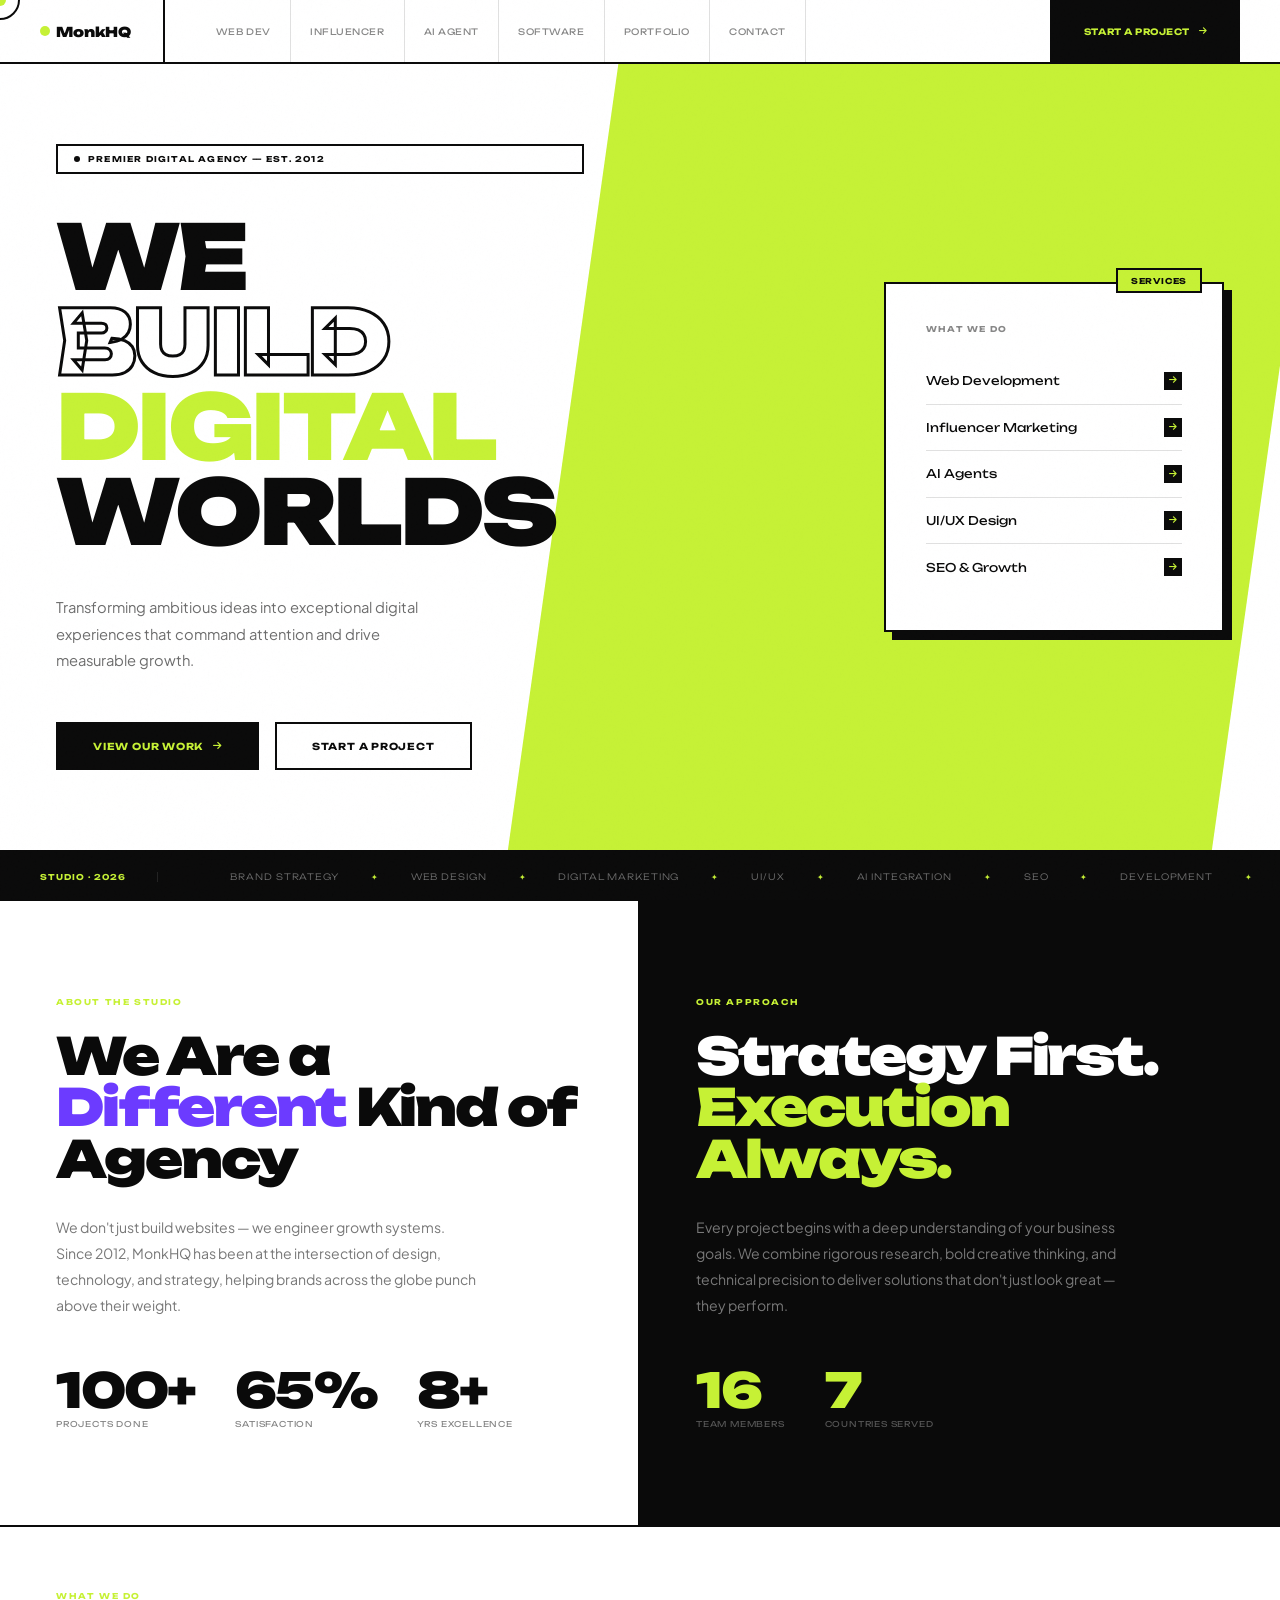
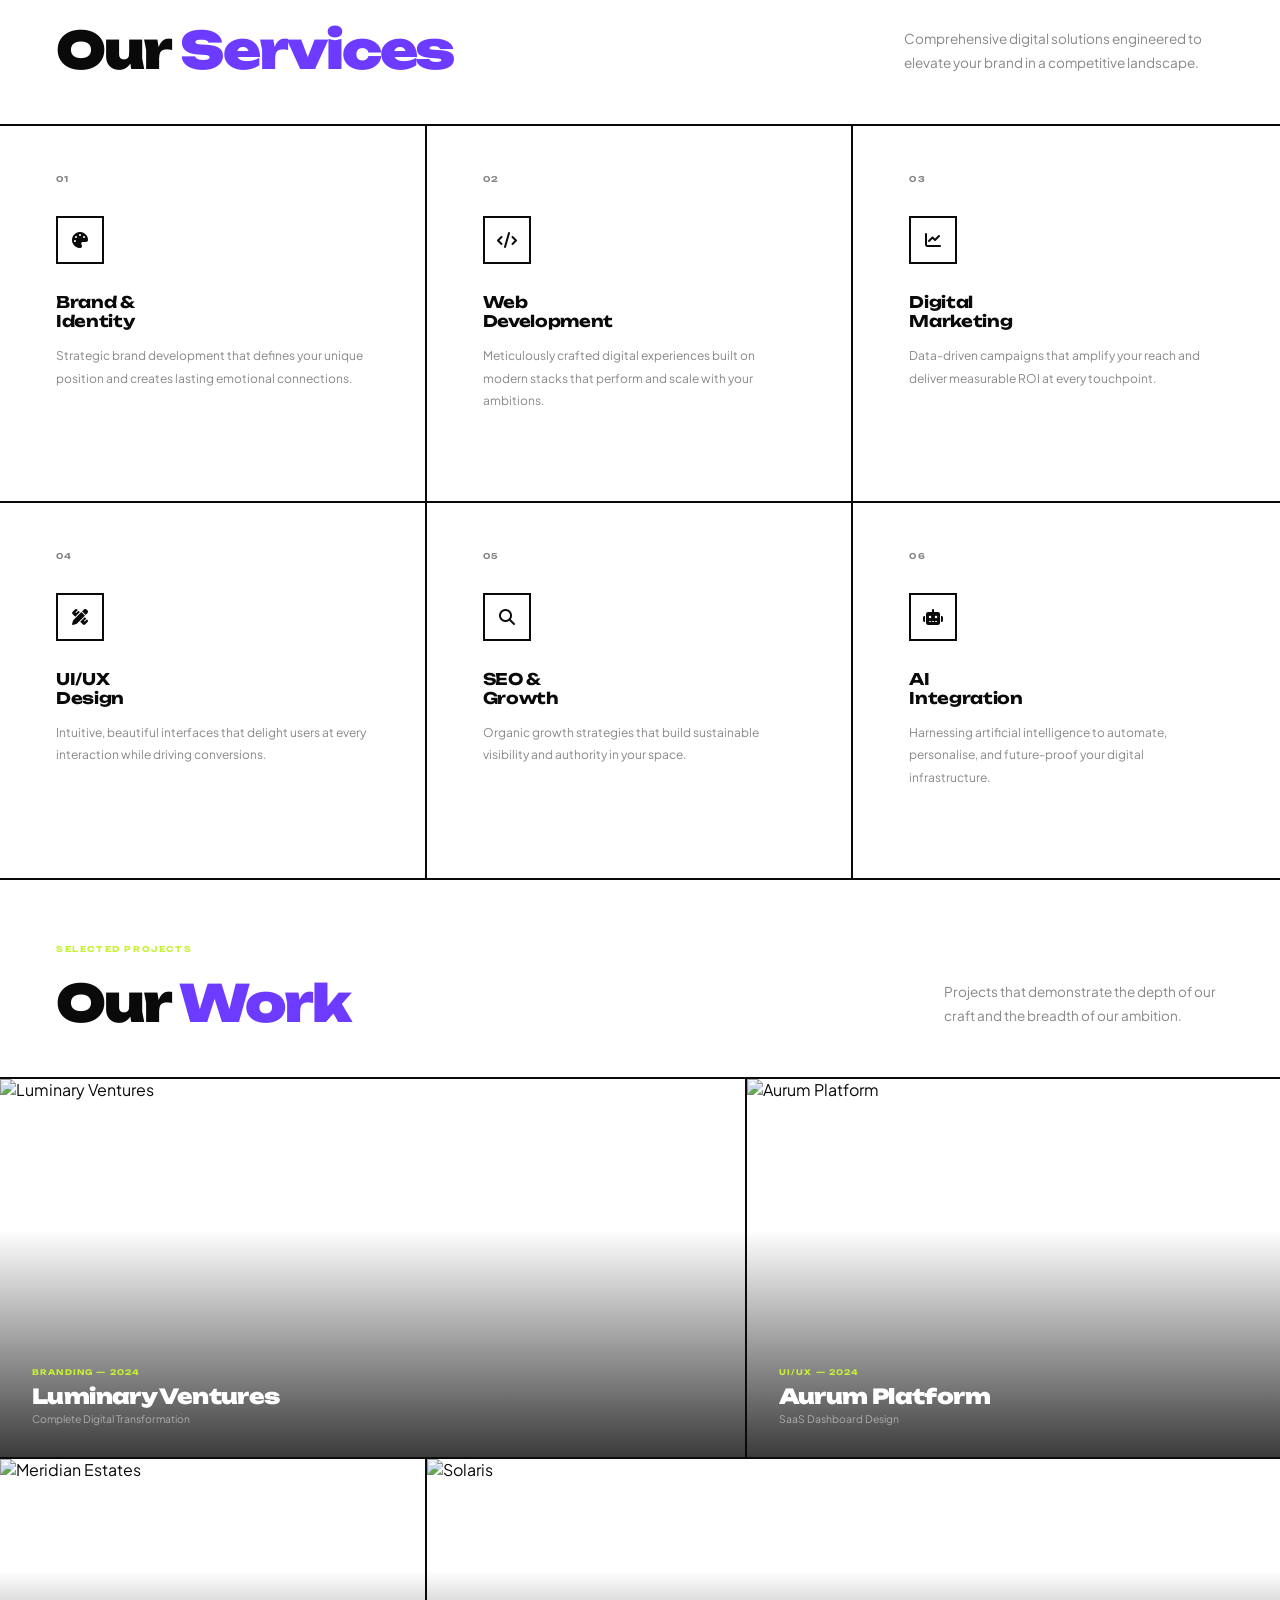
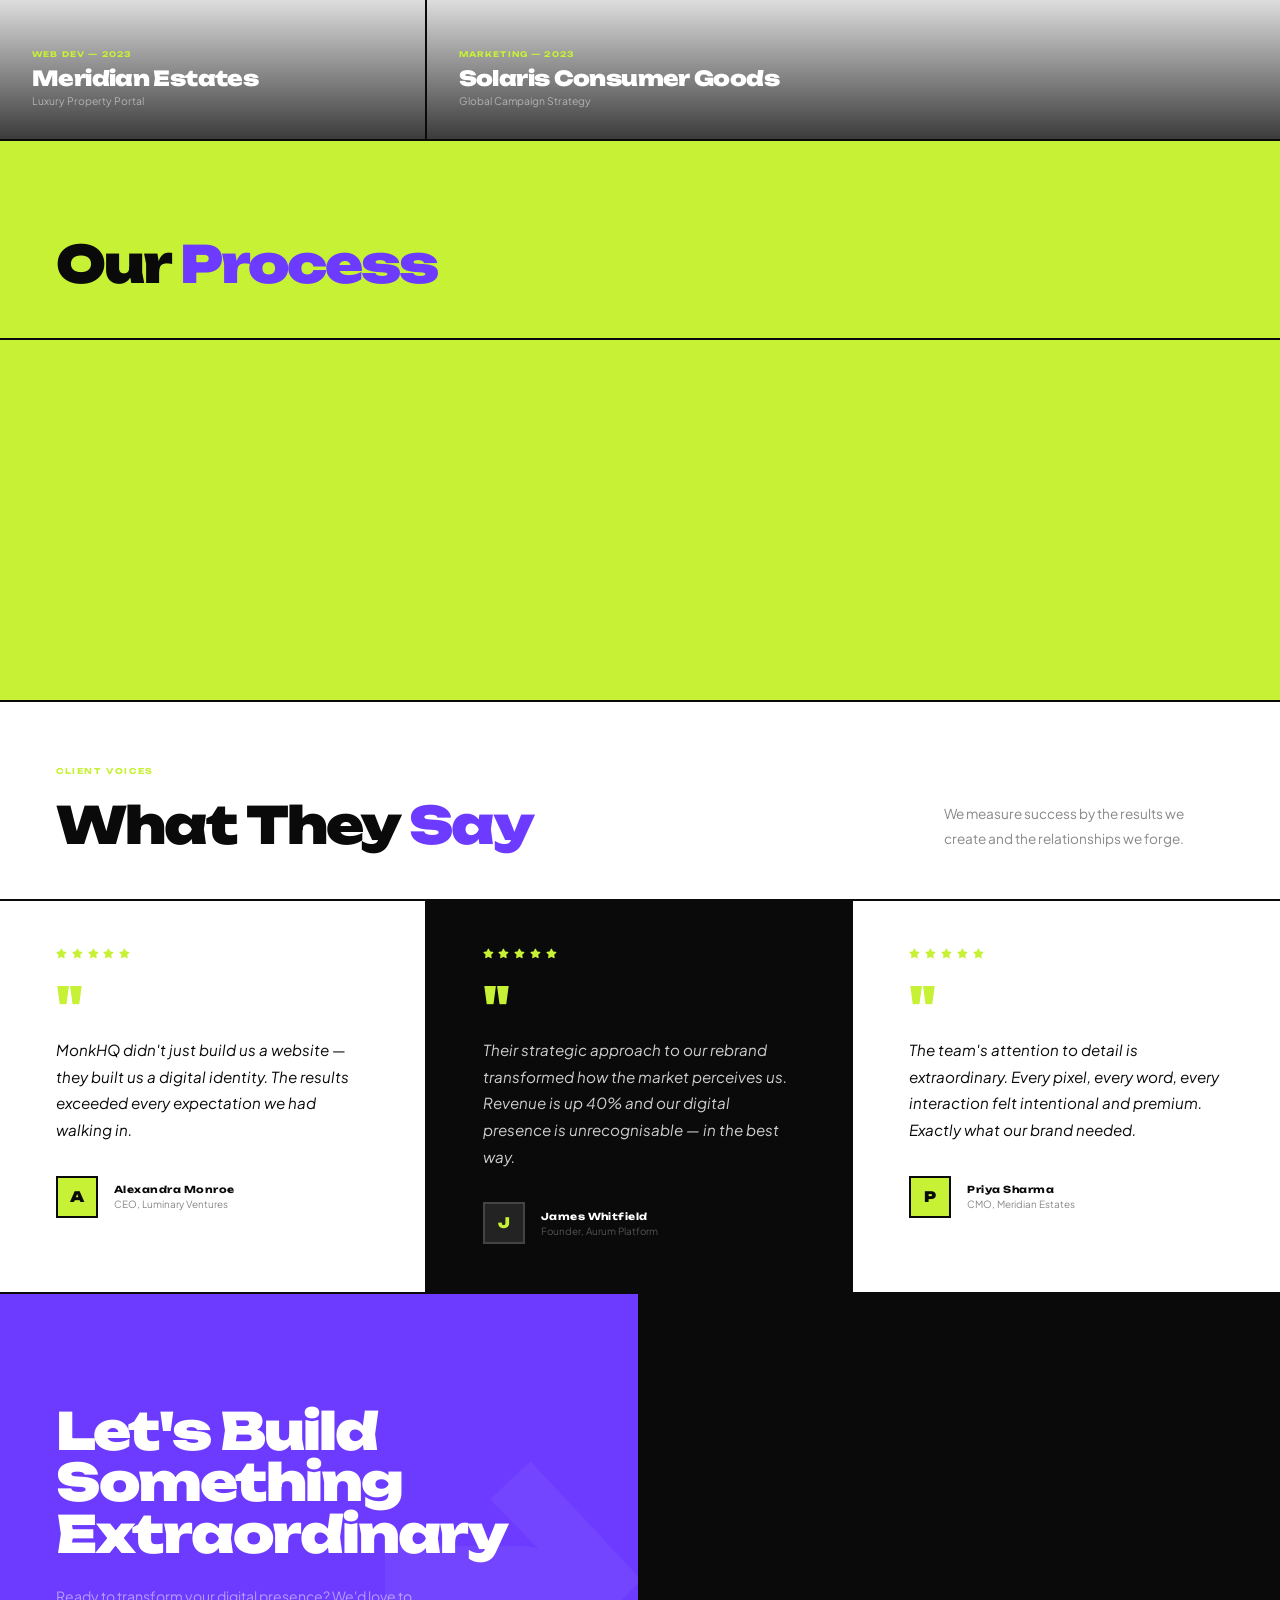
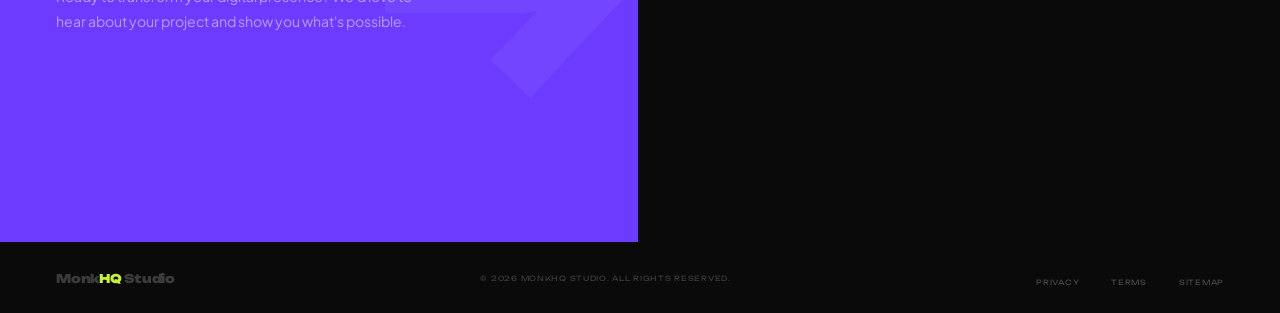
==== core/templates/core/index.html @ 4bf0595a "Add files via upload" ====
<!DOCTYPE html>
<html lang="en">
<head>
<meta charset="UTF-8">
<meta name="viewport" content="width=device-width, initial-scale=1.0">
<title>MonkHQ Studio — Digital Agency</title>
<link rel="preconnect" href="https://fonts.googleapis.com">
<link href="https://fonts.googleapis.com/css2?family=Unbounded:wght@300;400;700;900&family=Plus+Jakarta+Sans:ital,wght@0,300;0,400;0,500;1,300&display=swap" rel="stylesheet">
<link rel="stylesheet" href="https://cdnjs.cloudflare.com/ajax/libs/font-awesome/6.4.0/css/all.min.css">
<style>
:root {
  --w: #ffffff;
  --b: #0a0a0a;
  --lime: #c6f135;
  --lime2: #f85df8;
  --violet: #6c3bff;
  --pink: #ff3b8b;
  --mid: #888;
  --border: #e0e0e0;
  --display: 'Unbounded', sans-serif;
  --body: 'Plus Jakarta Sans', sans-serif;
}

*, *::before, *::after { margin: 0; padding: 0; box-sizing: border-box; }
html { scroll-behavior: smooth; }
body {
  background: var(--w);
  color: var(--b);
  font-family: var(--body);
  overflow-x: hidden;
  cursor: none;
}

/* Grain overlay */
body::after {
  content: '';
  position: fixed; inset: 0;
  background-image: url("data:image/svg+xml,%3Csvg viewBox='0 0 512 512' xmlns='http://www.w3.org/2000/svg'%3E%3Cfilter id='n'%3E%3CfeTurbulence type='fractalNoise' baseFrequency='0.75' numOctaves='4' stitchTiles='stitch'/%3E%3C/filter%3E%3Crect width='100%25' height='100%25' filter='url(%23n)' opacity='0.03'/%3E%3C/svg%3E");
  pointer-events: none; z-index: 9000; opacity: .5;
}

/* ── CURSOR ── */
#cur {
  width: 12px; height: 12px; border-radius: 50%;
  background: var(--lime); position: fixed; top:0; left:0;
  pointer-events: none; z-index: 9999;
  transform: translate(-50%,-50%);
  transition: width .25s, height .25s, background .25s, border-radius .25s;
  mix-blend-mode: multiply;
}
#cur.big { width: 60px; height: 60px; background: var(--lime); border-radius: 4px; }
#cur-trail {
  width: 40px; height: 40px; border: 2px solid var(--b);
  border-radius: 50%; position: fixed; top:0; left:0;
  pointer-events: none; z-index: 9998;
  transform: translate(-50%,-50%);
  transition: all .18s ease;
}
#cur.big ~ #cur-trail { transform: translate(-50%,-50%) scale(0); }

/* ── NAV ── */
nav {
  position: fixed; top: 0; left: 0; right: 0; z-index: 500;
  background: var(--w);
  border-bottom: 2px solid var(--b);
  padding: 0 2.5rem;
  display: flex; align-items: stretch; height: 64px;
  transition: height .3s;
}
.nav-logo {
  font-family: var(--display);
  font-size: .85rem; font-weight: 900;
  letter-spacing: -.02em; color: var(--b);
  text-decoration: none;
  display: flex; align-items: center;
  border-right: 2px solid var(--b);
  padding-right: 2rem; margin-right: 2rem;
  gap: .4rem;
}
.nav-logo-dot { width: 10px; height: 10px; background: var(--lime); border-radius: 50%; flex-shrink: 0; }
.nav-links { display: flex; align-items: stretch; list-style: none; gap: 0; flex: 1; }
.nav-links li { display: flex; align-items: center; }
.nav-links a {
  font-family: var(--display); font-size: .55rem; font-weight: 400;
  letter-spacing: .06em; text-transform: uppercase;
  color: var(--mid); text-decoration: none;
  padding: 0 1.2rem; height: 100%;
  display: flex; align-items: center;
  border-right: 1px solid var(--border);
  transition: background .2s, color .2s;
  white-space: nowrap;
}
.nav-links a:hover { background: var(--lime2); color: var(--b); }
.nav-cta {
  margin-left: auto;
  font-family: var(--display); font-size: .55rem; font-weight: 700;
  letter-spacing: .06em; text-transform: uppercase;
  background: var(--b); color: var(--lime);
  padding: 0 2rem; text-decoration: none;
  display: flex; align-items: center; gap: .6rem;
  transition: background .25s, color .25s;
  border-left: 2px solid var(--b);
  white-space: nowrap;
}
.nav-cta:hover { background: var(--lime); color: var(--b); }

/* Hamburger */
.hamburger {
  display: none; flex-direction: column; justify-content: center;
  align-items: center; gap: 5px;
  width: 44px; height: 44px; background: transparent; border: 2px solid var(--b);
  cursor: pointer; margin-left: auto; flex-shrink: 0;
}
.hamburger span { display: block; width: 18px; height: 2px; background: var(--b); transition: all .3s ease; transform-origin: center; }
.hamburger.open span:nth-child(1) { transform: translateY(7px) rotate(45deg); }
.hamburger.open span:nth-child(2) { opacity: 0; }
.hamburger.open span:nth-child(3) { transform: translateY(-7px) rotate(-45deg); }

/* Mobile menu */
.mob-menu {
  position: fixed; inset: 0; background: var(--b);
  z-index: 450; display: flex; flex-direction: column;
  padding: 5rem 2rem 3rem;
  transform: translateX(100%);
  transition: transform .5s cubic-bezier(.77,0,.18,1);
}
.mob-menu.open { transform: translateX(0); }
.mob-menu ul { list-style: none; flex: 1; display: flex; flex-direction: column; justify-content: center; gap: .5rem; }
.mob-menu a {
  font-family: var(--display); font-size: clamp(1.8rem, 8vw, 2.8rem);
  font-weight: 700; color: rgba(255,255,255,.15);
  text-decoration: none; letter-spacing: -.02em;
  display: flex; align-items: center; gap: .8rem;
  padding: .6rem 0; border-bottom: 1px solid rgba(255,255,255,.06);
  transition: color .3s;
}
.mob-menu a:hover { color: var(--lime); }
.mob-link-num { font-family: var(--display); font-size: .55rem; color: var(--lime); font-weight: 400; }
.mob-cta {
  display: inline-block; margin-top: 2rem;
  font-family: var(--display); font-size: .7rem; font-weight: 700;
  letter-spacing: .08em; text-transform: uppercase;
  background: var(--lime); color: var(--b);
  padding: 1rem 2.5rem; text-decoration: none;
  align-self: flex-start;
}
.mob-close {
  position: absolute; top: 1.5rem; right: 1.5rem;
  background: transparent; border: 2px solid rgba(255,255,255,.2);
  color: rgba(255,255,255,.5); width: 44px; height: 44px;
  cursor: pointer; font-size: 1rem; display: flex; align-items: center; justify-content: center;
  transition: border-color .3s, color .3s;
}
.mob-close:hover { border-color: var(--lime); color: var(--lime); }

/* ── HERO ── */
.hero {
  min-height: 100svh;
  padding-top: 64px;
  display: grid;
  grid-template-rows: 1fr auto;
  position: relative; overflow: hidden;
}

/* Big diagonal stripe */
.hero-stripe {
  position: absolute;
  top: -10%; right: -5%;
  width: 55%; height: 130%;
  background: var(--lime);
  transform: skewX(-8deg);
  transform-origin: top right;
  z-index: 0;
}

.hero-body {
  display: grid; grid-template-columns: 1fr 1fr;
  position: relative; z-index: 1;
  min-height: calc(100svh - 64px - 80px);
}

.hero-left {
  padding: 5rem 3.5rem; display: flex; flex-direction: column; justify-content: center;
}
.hero-right {
  display: flex; flex-direction: column; justify-content: center; align-items: flex-end;
  padding: 5rem 3.5rem; position: relative;
}

.hero-tag {
  display: inline-flex; align-items: center; gap: .5rem;
  font-family: var(--display); font-size: .5rem; font-weight: 700;
  letter-spacing: .15em; text-transform: uppercase;
  color: var(--b); background: transparent;
  border: 2px solid var(--b); padding: .5rem 1rem;
  margin-bottom: 2.5rem;
  opacity: 0; animation: popIn .5s .1s cubic-bezier(.34,1.56,.64,1) forwards;
}
.hero-tag-dot { width: 6px; height: 6px; background: var(--b); border-radius: 50%; animation: blink 1.2s infinite; }
@keyframes blink { 0%,100%{opacity:1} 50%{opacity:0} }

h1.hero-h1 {
  font-family: var(--display);
  font-size: clamp(3rem, 7vw, 7.5rem);
  font-weight: 900;
  line-height: .95;
  letter-spacing: -.04em;
  color: var(--b);
  margin-bottom: 2.5rem;
  opacity: 0; animation: slideRight .7s .2s cubic-bezier(.22,1,.36,1) forwards;
}
h1.hero-h1 .outline {
  -webkit-text-stroke: 3px var(--b);
  color: transparent;
}
h1.hero-h1 .lime { color: var(--lime); -webkit-text-stroke: 0; }
/* lime text on lime bg — invert */
h1.hero-h1 .on-lime { color: var(--b); -webkit-text-stroke: 0; }

.hero-sub {
  font-size: .92rem; line-height: 1.8; color: rgba(10,10,10,.6);
  max-width: 380px; margin-bottom: 3rem;
  opacity: 0; animation: fadeUp .6s .4s forwards;
}
.hero-btns {
  display: flex; gap: 1rem; flex-wrap: wrap;
  opacity: 0; animation: fadeUp .6s .55s forwards;
}
.btn-blk {
  font-family: var(--display); font-size: .6rem; font-weight: 700;
  letter-spacing: .08em; text-transform: uppercase;
  background: var(--b); color: var(--lime);
  padding: 1rem 2.2rem; text-decoration: none;
  display: inline-flex; align-items: center; gap: .6rem;
  border: 2px solid var(--b); transition: background .25s, color .25s;
}
.btn-blk:hover { background: var(--violet); border-color: var(--violet); color: #fff; }
.btn-strk {
  font-family: var(--display); font-size: .6rem; font-weight: 700;
  letter-spacing: .08em; text-transform: uppercase;
  background: transparent; color: var(--b);
  padding: 1rem 2.2rem; text-decoration: none;
  display: inline-flex; align-items: center; gap: .6rem;
  border: 2px solid var(--b); transition: background .25s, color .25s;
}
.btn-strk:hover { background: var(--b); color: var(--w); }

/* Right side floating card */
.hero-float-card {
  background: var(--w); border: 2px solid var(--b);
  padding: 2.5rem; width: 100%; max-width: 340px;
  position: relative;
  box-shadow: 8px 8px 0 var(--b);
  opacity: 0; animation: popIn .7s .5s cubic-bezier(.34,1.56,.64,1) forwards;
}
.hero-card-label {
  font-family: var(--display); font-size: .5rem; font-weight: 700;
  letter-spacing: .15em; text-transform: uppercase; color: var(--mid);
  margin-bottom: 1.5rem;
}
.hero-services-list { list-style: none; display: flex; flex-direction: column; gap: 0; }
.hero-services-list li {
  font-family: var(--display); font-size: .75rem; font-weight: 400;
  color: var(--b); padding: .85rem 0;
  border-bottom: 1px solid var(--border);
  display: flex; justify-content: space-between; align-items: center;
  cursor: pointer; transition: color .2s;
}
.hero-services-list li:last-child { border-bottom: none; }
.hero-services-list li:hover { color: var(--violet); }
.hero-services-list li i { font-size: .55rem; color: var(--lime); background: var(--b); padding: .3rem; }
.hero-card-badge {
  position: absolute; top: -16px; right: 20px;
  background: var(--lime); border: 2px solid var(--b);
  font-family: var(--display); font-size: .5rem; font-weight: 700;
  letter-spacing: .1em; text-transform: uppercase;
  padding: .35rem .8rem; color: var(--b);
}

/* Scroll ticker */
.hero-ticker {
  border-top: 2px solid var(--b);
  background: var(--b);
  padding: 1.2rem 2.5rem;
  display: flex; align-items: center; gap: 2rem;
  overflow: hidden; position: relative; z-index: 1;
}
.ticker-label {
  font-family: var(--display); font-size: .5rem; font-weight: 700;
  letter-spacing: .12em; text-transform: uppercase;
  color: var(--lime); white-space: nowrap; flex-shrink: 0;
  padding-right: 2rem; border-right: 1px solid rgba(255,255,255,.1);
}
.ticker-track {
  display: flex; animation: marquee 18s linear infinite; white-space: nowrap;
}
.ticker-item {
  font-family: var(--display); font-size: .55rem; font-weight: 300;
  letter-spacing: .1em; text-transform: uppercase;
  color: rgba(255,255,255,.4); padding: 0 2.5rem;
  display: flex; align-items: center; gap: 2rem;
}
.ticker-sep { color: var(--lime); font-size: .5rem; }

/* ── ABOUT / INTRO ── */
.about {
  display: grid; grid-template-columns: 1fr 1fr;
  border-bottom: 2px solid var(--b);
}
.about-left {
  padding: 6rem 3.5rem; border-right: 2px solid var(--b);
}
.about-right { padding: 6rem 3.5rem; background: var(--b); }

.kicker {
  font-family: var(--display); font-size: .5rem; font-weight: 700;
  letter-spacing: .2em; text-transform: uppercase;
  color: var(--lime); margin-bottom: 1.5rem; display: block;
}
.about-right .kicker { color: var(--lime); }

h2.big-h {
  font-family: var(--display);
  font-size: clamp(2rem, 4vw, 4rem);
  font-weight: 900; line-height: 1.0;
  letter-spacing: -.04em; color: var(--b);
}
h2.big-h em { font-style: normal; color: var(--violet); }
h2.big-h.inv { color: var(--w); }
h2.big-h.inv em { color: var(--lime); }

.about-desc { font-size: .88rem; line-height: 1.85; color: rgba(10,10,10,.55); margin-top: 1.8rem; max-width: 420px; }
.about-right .about-desc { color: rgba(255,255,255,.45); }

.stat-row { display: flex; gap: 2.5rem; margin-top: 3rem; flex-wrap: wrap; }
.stat-box { }
.stat-box-n {
  font-family: var(--display); font-size: 3rem; font-weight: 900;
  line-height: 1; letter-spacing: -.04em; color: var(--b);
}
.about-right .stat-box-n { color: var(--lime); }
.stat-box-l { font-family: var(--display); font-size: .5rem; font-weight: 400; letter-spacing: .1em; text-transform: uppercase; color: var(--mid); margin-top: .3rem; }
.about-right .stat-box-l { color: rgba(255,255,255,.3); }

/* ── SERVICES ── */
.services { border-bottom: 2px solid var(--b); }
.services-head {
  padding: 4rem 3.5rem 0;
  display: flex; justify-content: space-between; align-items: flex-end;
  border-bottom: 2px solid var(--b);
  padding-bottom: 3rem;
  gap: 2rem;
}
.services-grid {
  display: grid; grid-template-columns: repeat(3, 1fr);
}
.svc {
  padding: 3rem 3.5rem;
  border-right: 2px solid var(--b);
  border-bottom: 2px solid var(--b);
  position: relative; overflow: hidden;
  transition: background .3s;
}
.svc:nth-child(3n) { border-right: none; }
.svc:nth-child(4),.svc:nth-child(5),.svc:nth-child(6) { border-bottom: none; }
.svc::before {
  content: '';
  position: absolute; bottom: 0; left: 0;
  width: 0; height: 3px; background: var(--lime);
  transition: width .45s cubic-bezier(.4,0,.2,1);
}
.svc:hover::before { width: 100%; }
.svc:hover { background: #fafff0; }

.svc-num { font-family: var(--display); font-size: .5rem; font-weight: 700; letter-spacing: .15em; color: var(--mid); margin-bottom: 2rem; }
.svc-icon {
  width: 48px; height: 48px; border: 2px solid var(--b);
  display: flex; align-items: center; justify-content: center;
  margin-bottom: 1.8rem; transition: background .3s, border-color .3s;
}
.svc:hover .svc-icon { background: var(--lime); border-color: var(--lime); }
.svc-icon i { font-size: 1rem; color: var(--b); }
.svc-name { font-family: var(--display); font-size: 1rem; font-weight: 700; letter-spacing: -.02em; color: var(--b); margin-bottom: .9rem; line-height: 1.2; }
.svc-desc { font-size: .75rem; line-height: 1.85; color: var(--mid); }
.svc-more {
  display: inline-flex; align-items: center; gap: .4rem; margin-top: 1.8rem;
  font-family: var(--display); font-size: .5rem; font-weight: 700;
  letter-spacing: .1em; text-transform: uppercase;
  color: var(--b); text-decoration: none;
  opacity: 0; transform: translateX(-8px); transition: opacity .3s, transform .3s, color .3s;
}
.svc:hover .svc-more { opacity: 1; transform: translateX(0); }
.svc-more:hover { color: var(--violet); }

/* ── WORK ── */
.work { border-bottom: 2px solid var(--b); }
.work-head {
  padding: 4rem 3.5rem 3rem;
  border-bottom: 2px solid var(--b);
  display: flex; justify-content: space-between; align-items: flex-end; gap: 2rem;
}
.work-grid { display: grid; grid-template-columns: repeat(12,1fr); grid-template-rows: 380px 280px; }
.wc { position: relative; overflow: hidden; border-right: 2px solid var(--b); border-bottom: 2px solid var(--b); }
.wc:nth-child(1) { grid-column: 1/8; grid-row:1; }
.wc:nth-child(2) { grid-column: 8/13; grid-row:1; border-right: none; }
.wc:nth-child(3) { grid-column: 1/5; grid-row:2; }
.wc:nth-child(4) { grid-column: 5/13; grid-row:2; border-right: none; border-bottom: none; }
.wc:nth-child(3) { border-bottom: none; }
.wc img { width:100%;height:100%;object-fit:cover;display:block;transition:transform .9s ease;filter:saturate(.8); }
.wc:hover img { transform:scale(1.06);filter:saturate(1); }
.wc-overlay {
  position:absolute;inset:0;padding:2rem;
  display:flex;flex-direction:column;justify-content:flex-end;
  background: linear-gradient(to top, rgba(10,10,10,.8) 0%,transparent 60%);
}
.wc-tag { font-family:var(--display);font-size:.48rem;font-weight:700;letter-spacing:.15em;text-transform:uppercase;color:var(--lime);margin-bottom:.5rem; }
.wc-title { font-family:var(--display);font-size:1.3rem;font-weight:900;letter-spacing:-.03em;color:var(--w);line-height:1.1; }
.wc-sub { font-size:.65rem;color:rgba(255,255,255,.5);margin-top:.25rem; }
.wc-btn {
  position:absolute;top:1.2rem;right:1.2rem;
  width:40px;height:40px;background:var(--lime);border:2px solid var(--b);
  display:flex;align-items:center;justify-content:center;color:var(--b);
  font-size:.7rem;
  opacity:0;transform:scale(.7) rotate(-45deg);
  transition:opacity .3s,transform .3s;
}
.wc:hover .wc-btn { opacity:1;transform:scale(1) rotate(0); }

/* ── PROCESS ── */
.process { background: var(--lime); border-bottom: 2px solid var(--b); }
.process-head { padding: 4rem 3.5rem 3rem; border-bottom: 2px solid var(--b); display: flex; justify-content: space-between; align-items: flex-end; gap: 2rem; }
.process-head .big-h em { color: var(--violet); }
.process-steps { display: grid; grid-template-columns: repeat(5,1fr); }
.pstep {
  padding: 3rem 2.5rem;
  border-right: 2px solid var(--b);
  transition: background .3s;
}
.pstep:last-child { border-right: none; }
.pstep:hover { background: rgba(255,255,255,.5); }
.pstep-n { font-family:var(--display);font-size:3.5rem;font-weight:900;letter-spacing:-.05em;color:rgba(10,10,10,.12);line-height:1;margin-bottom:2rem;transition:color .3s; }
.pstep:hover .pstep-n { color:rgba(10,10,10,.3); }
.pstep-icon { width:40px;height:40px;background:var(--b);display:flex;align-items:center;justify-content:center;margin-bottom:1.5rem;transition:background .3s; }
.pstep:hover .pstep-icon { background:var(--violet); }
.pstep-icon i { font-size:.85rem;color:var(--lime);transition:color .3s; }
.pstep:hover .pstep-icon i { color:#fff; }
.pstep-name { font-family:var(--display);font-size:.85rem;font-weight:700;letter-spacing:-.02em;color:var(--b);margin-bottom:.8rem;line-height:1.2; }
.pstep-desc { font-size:.7rem;line-height:1.85;color:rgba(10,10,10,.6); }

/* ── TESTIMONIALS ── */
.testi { border-bottom: 2px solid var(--b); }
.testi-head { padding: 4rem 3.5rem 3rem; border-bottom: 2px solid var(--b); display: flex; justify-content: space-between; align-items: flex-end; gap: 2rem; }
.testi-grid { display: grid; grid-template-columns: repeat(3,1fr); }
.tc {
  padding: 3rem 3.5rem;
  border-right: 2px solid var(--b);
  transition: background .3s;
}
.tc:last-child { border-right: none; }
.tc:hover { background: #f9f9f9; }
.tc.feat { background: var(--b); }
.tc.feat:hover { background: #111; }
.tc-stars { display:flex;gap:.3rem;margin-bottom:1.8rem; }
.tc-stars i { font-size:.6rem;color:var(--lime); }
.tc.feat .tc-stars i { color:var(--lime); }
.tc-q { font-family:var(--display);font-size:3rem;font-weight:900;line-height:.7;color:var(--lime);margin-bottom:1rem; }
.tc-text { font-family:'Plus Jakarta Sans';font-size:.95rem;font-style:italic;line-height:1.75;color:var(--b);margin-bottom:2rem; }
.tc.feat .tc-text { color:rgba(255,255,255,.8); }
.tc-author { display:flex;align-items:center;gap:1rem; }
.tc-av {
  width:42px;height:42px;border:2px solid var(--b);
  display:flex;align-items:center;justify-content:center;
  font-family:var(--display);font-size:.9rem;font-weight:900;color:var(--b);background:var(--lime);
  flex-shrink:0;
}
.tc.feat .tc-av { background:rgba(255,255,255,.1);border-color:rgba(255,255,255,.15);color:var(--lime); }
.tc-name { font-family:var(--display);font-size:.6rem;font-weight:700;letter-spacing:.05em;color:var(--b); }
.tc.feat .tc-name { color:var(--w); }
.tc-co { font-size:.62rem;color:var(--mid);margin-top:.2rem; }
.tc.feat .tc-co { color:rgba(255,255,255,.3); }

/* ── CTA SECTION ── */
.cta-section {
  display: grid; grid-template-columns: 1fr 1fr;
  border-bottom: 2px solid var(--b);
}
.cta-left {
  background: var(--violet); padding: 7rem 3.5rem;
  display: flex; flex-direction: column; justify-content: center;
  border-right: 2px solid var(--b); position: relative; overflow: hidden;
}
.cta-left::before {
  content: '→';
  position: absolute; right: -1rem; top: 50%;
  transform: translateY(-50%);
  font-family: var(--display); font-size: 20rem; font-weight: 900;
  color: rgba(255,255,255,.05); line-height: 1; pointer-events: none;
}
.cta-left h2 { font-family:var(--display);font-size:clamp(2rem,4vw,4rem);font-weight:900;letter-spacing:-.04em;line-height:1;color:#fff;position:relative;z-index:1; }
.cta-left p { font-size:.88rem;line-height:1.8;color:rgba(255,255,255,.5);margin-top:1.5rem;max-width:360px;position:relative;z-index:1; }
.cta-left a {
  margin-top:3rem;display:inline-flex;align-items:center;gap:.6rem;
  font-family:var(--display);font-size:.6rem;font-weight:700;letter-spacing:.08em;text-transform:uppercase;
  background:var(--lime);color:var(--b);padding:1rem 2.2rem;text-decoration:none;
  border:2px solid transparent;transition:background .25s,color .25s;
  width:fit-content;position:relative;z-index:1;
}
.cta-left a:hover { background:#fff; }

.cta-right {
  padding: 7rem 3.5rem;
  display: flex; flex-direction: column; justify-content: center;
  background: var(--b);
}
.cta-right h2 { font-family:var(--display);font-size:clamp(1.8rem,3vw,3rem);font-weight:900;letter-spacing:-.04em;line-height:1.1;color:var(--w); }
.cta-right h2 span { color:var(--lime); }

.cta-email {
  font-family:var(--display);font-size:clamp(.9rem,2vw,1.8rem);font-weight:300;
  color:rgba(255,255,255,.25);text-decoration:none;letter-spacing:-.01em;
  margin-top:2rem;display:block;transition:color .3s;
  border-top:1px solid rgba(255,255,255,.08);padding-top:2rem;
}
.cta-email:hover { color:var(--lime); }
.socials { display:flex;gap:1rem;margin-top:3rem; }
.social-link {
  width:44px;height:44px;border:1px solid rgba(255,255,255,.15);
  display:flex;align-items:center;justify-content:center;
  color:rgba(255,255,255,.3);text-decoration:none;font-size:.85rem;
  transition:background .3s,border-color .3s,color .3s;
}
.social-link:hover { background:var(--lime);border-color:var(--lime);color:var(--b); }

/* ── FOOTER ── */
footer {
  display:flex;justify-content:space-between;align-items:center;
  padding:1.5rem 3.5rem; border-bottom:none; background:var(--b); flex-wrap:wrap; gap:1rem;
}
.footer-logo { font-family:var(--display);font-size:.75rem;font-weight:900;letter-spacing:-.02em;color:rgba(255,255,255,.2); }
.footer-logo span { color:var(--lime); }
.footer-copy { font-family:var(--display);font-size:.45rem;letter-spacing:.1em;text-transform:uppercase;color:rgba(255,255,255,.2); }
.footer-links { display:flex;gap:2rem;list-style:none; }
.footer-links a { font-family:var(--display);font-size:.45rem;letter-spacing:.1em;text-transform:uppercase;color:rgba(255,255,255,.25);text-decoration:none;transition:color .25s; }
.footer-links a:hover { color:var(--lime); }

/* ── REVEAL ── */
.reveal { opacity:0;transform:translateY(20px);transition:opacity .7s ease,transform .7s ease; }
.reveal.v { opacity:1;transform:translateY(0); }

/* ── ANIMATIONS ── */
@keyframes fadeUp { from{opacity:0;transform:translateY(20px)}to{opacity:1;transform:none} }
@keyframes slideRight { from{opacity:0;transform:translateX(-30px)}to{opacity:1;transform:none} }
@keyframes popIn { from{opacity:0;transform:scale(.85)}to{opacity:1;transform:scale(1)} }
@keyframes marquee { from{transform:translateX(0)}to{transform:translateX(-50%)} }

::-webkit-scrollbar{width:3px}
::-webkit-scrollbar-track{background:var(--w)}
::-webkit-scrollbar-thumb{background:var(--lime)}

/* ── MOBILE ── */
@media(max-width:900px){
  nav { padding: 0 1.2rem; }
  .nav-links, .nav-cta { display:none; }
  .hamburger { display:flex; }
  .nav-logo { border-right:none; padding-right:0; }

  .hero-body { grid-template-columns:1fr; }
  .hero-stripe { width:90%; top:0; height:50%; right:-5%; transform:none; border-radius:0 0 0 30%; }
  .hero-left { padding:3rem 1.4rem; }
  .hero-right { display:none; }
  h1.hero-h1 { font-size:clamp(2.8rem,12vw,4.5rem); }
  h1.hero-h1 .outline { -webkit-text-stroke:2px var(--b); }
  .hero-sub { font-size:.84rem; }
  .hero-ticker { padding:.9rem 1.4rem; gap:1rem; }
  .ticker-label { font-size:.45rem; }

  .about { grid-template-columns:1fr; }
  .about-left { border-right:none; border-bottom:2px solid var(--b); padding:4rem 1.4rem; }
  .about-right { padding:4rem 1.4rem; }
  h2.big-h { font-size:clamp(1.8rem,8vw,2.8rem); }

  .services-head, .work-head, .process-head, .testi-head { padding:3rem 1.4rem 2rem; flex-direction:column; align-items:flex-start; }
  .services-grid { grid-template-columns:1fr; }
  .svc { border-right:none; border-bottom:2px solid var(--b); padding:2.5rem 1.4rem; }
  .svc:nth-child(6) { border-bottom:none; }
  .svc:nth-child(3n) { border-right:none; }

  .work-grid { grid-template-columns:1fr; grid-template-rows:auto; }
  .wc:nth-child(n) { grid-column:1/-1;grid-row:auto;height:240px;border-right:none; }
  .wc:last-child { border-bottom:none; }

  .process-steps { grid-template-columns:1fr; }
  .pstep { border-right:none; border-bottom:2px solid var(--b); padding:2.5rem 1.4rem; }
  .pstep:last-child { border-bottom:none; }

  .testi-grid { grid-template-columns:1fr; }
  .tc { border-right:none; border-bottom:2px solid var(--b); padding:2.5rem 1.4rem; }
  .tc:last-child { border-bottom:none; }

  .cta-section { grid-template-columns:1fr; }
  .cta-left { border-right:none; border-bottom:2px solid var(--b); padding:5rem 1.4rem; }
  .cta-right { padding:5rem 1.4rem; }

  footer { padding:1.5rem 1.4rem; flex-direction:column; text-align:center; align-items:center; }
  .footer-links { flex-wrap:wrap; justify-content:center; gap:1.2rem; }
}
</style>
</head>
<body>

<div id="cur"></div>
<div id="cur-trail"></div>

<!-- MOB MENU -->
<div class="mob-menu" id="mobMenu">
  <button class="mob-close" id="mobClose"><i class="fas fa-times"></i></button>
  <ul>
    <li><a href="#" onclick="closeMenu()"><span class="mob-link-num">01</span> Web Development</a></li>
    <li><a href="#" onclick="closeMenu()"><span class="mob-link-num">02</span> Influencer Marketing</a></li>
    <li><a href="#" onclick="closeMenu()"><span class="mob-link-num">03</span> AI Agent</a></li>
    <li><a href="#" onclick="closeMenu()"><span class="mob-link-num">04</span> Software Store</a></li>
    <li><a href="#" onclick="closeMenu()"><span class="mob-link-num">05</span> Contact</a></li>
  </ul>
  <a href="#" class="mob-cta" onclick="closeMenu()">Start a Project →</a>
</div>

<!-- NAV -->
<nav>
  <a href="/" class="nav-logo">
    <span class="nav-logo-dot"></span>
    MonkHQ
  </a>
  <ul class="nav-links">
    <li><a href="#">Web Dev</a></li>
    <li><a href="#">Influencer</a></li>
    <li><a href="#">AI Agent</a></li>
    <li><a href="#">Software</a></li>
    <li><a href="#">Portfolio</a></li>
    <li><a href="#">Contact</a></li>
  </ul>
  <a href="#" class="nav-cta">Start a Project <i class="fas fa-arrow-right"></i></a>
  <button class="hamburger" id="hambBtn" aria-label="Menu" aria-expanded="false">
    <span></span><span></span><span></span>
  </button>
</nav>

<main>

<!-- ── HERO ── -->
<section class="hero" id="home">
  <div class="hero-stripe" aria-hidden="true"></div>
  <div class="hero-body">
    <div class="hero-left">
      <div class="hero-tag"><span class="hero-tag-dot"></span> Premier Digital Agency — Est. 2012</div>
      <h1 class="hero-h1">
        WE<br>
        <span class="outline">BUILD</span><br>
        <span class="lime">DIGITAL</span><br>
        WORLDS
      </h1>
      <p class="hero-sub">Transforming ambitious ideas into exceptional digital experiences that command attention and drive measurable growth.</p>
      <div class="hero-btns">
        <a href="#work" class="btn-blk">View Our Work <i class="fas fa-arrow-right"></i></a>
        <a href="#" class="btn-strk">Start a Project</a>
      </div>
    </div>
    <div class="hero-right">
      <div class="hero-float-card">
        <div class="hero-card-badge">Services</div>
        <p class="hero-card-label">What We Do</p>
        <ul class="hero-services-list">
          <li>Web Development <i class="fas fa-arrow-right"></i></li>
          <li>Influencer Marketing <i class="fas fa-arrow-right"></i></li>
          <li>AI Agents <i class="fas fa-arrow-right"></i></li>
          <li>UI/UX Design <i class="fas fa-arrow-right"></i></li>
          <li>SEO & Growth <i class="fas fa-arrow-right"></i></li>
        </ul>
      </div>
    </div>
  </div>
  <div class="hero-ticker">
    <span class="ticker-label">Studio · 2026</span>
    <div class="ticker-track">
      <span class="ticker-item">Brand Strategy <span class="ticker-sep">✦</span> Web Design <span class="ticker-sep">✦</span> Digital Marketing <span class="ticker-sep">✦</span> UI/UX <span class="ticker-sep">✦</span> AI Integration <span class="ticker-sep">✦</span> SEO <span class="ticker-sep">✦</span> Development <span class="ticker-sep">✦</span></span>
      <span class="ticker-item">Brand Strategy <span class="ticker-sep">✦</span> Web Design <span class="ticker-sep">✦</span> Digital Marketing <span class="ticker-sep">✦</span> UI/UX <span class="ticker-sep">✦</span> AI Integration <span class="ticker-sep">✦</span> SEO <span class="ticker-sep">✦</span> Development <span class="ticker-sep">✦</span></span>
    </div>
  </div>
</section>

<!-- ── ABOUT ── -->
<section class="about">
  <div class="about-left">
    <span class="kicker reveal">About the Studio</span>
    <h2 class="big-h reveal">We Are a <em>Different</em> Kind of Agency</h2>
    <p class="about-desc reveal">We don't just build websites — we engineer growth systems. Since 2012, MonkHQ has been at the intersection of design, technology, and strategy, helping brands across the globe punch above their weight.</p>
    <div class="stat-row reveal">
      <div class="stat-box"><div class="stat-box-n"><span class="counter" data-target="150">0</span>+</div><div class="stat-box-l">Projects Done</div></div>
      <div class="stat-box"><div class="stat-box-n"><span class="counter" data-target="98">0</span>%</div><div class="stat-box-l">Satisfaction</div></div>
      <div class="stat-box"><div class="stat-box-n"><span class="counter" data-target="12">0</span>+</div><div class="stat-box-l">Yrs Excellence</div></div>
    </div>
  </div>
  <div class="about-right">
    <span class="kicker reveal">Our Approach</span>
    <h2 class="big-h inv reveal">Strategy First.<br><em>Execution Always.</em></h2>
    <p class="about-desc reveal">Every project begins with a deep understanding of your business goals. We combine rigorous research, bold creative thinking, and technical precision to deliver solutions that don't just look great — they perform.</p>
    <div class="stat-row reveal">
      <div class="stat-box"><div class="stat-box-n"><span class="counter" data-target="25">0</span></div><div class="stat-box-l">Team Members</div></div>
      <div class="stat-box"><div class="stat-box-n">7</div><div class="stat-box-l">Countries Served</div></div>
    </div>
  </div>
</section>

<!-- ── SERVICES ── -->
<section class="services" id="services">
  <div class="services-head">
    <div>
      <span class="kicker reveal">What We Do</span>
      <h2 class="big-h reveal">Our <em>Services</em></h2>
    </div>
    <p style="font-size:.85rem;line-height:1.8;color:var(--mid);max-width:320px;" class="reveal">Comprehensive digital solutions engineered to elevate your brand in a competitive landscape.</p>
  </div>
  <div class="services-grid">
    <div class="svc reveal">
      <p class="svc-num">01</p>
      <div class="svc-icon"><i class="fas fa-palette"></i></div>
      <h3 class="svc-name">Brand &<br>Identity</h3>
      <p class="svc-desc">Strategic brand development that defines your unique position and creates lasting emotional connections.</p>
      <a href="#" class="svc-more">Explore <i class="fas fa-arrow-right"></i></a>
    </div>
    <div class="svc reveal">
      <p class="svc-num">02</p>
      <div class="svc-icon"><i class="fas fa-code"></i></div>
      <h3 class="svc-name">Web<br>Development</h3>
      <p class="svc-desc">Meticulously crafted digital experiences built on modern stacks that perform and scale with your ambitions.</p>
      <a href="#" class="svc-more">Explore <i class="fas fa-arrow-right"></i></a>
    </div>
    <div class="svc reveal">
      <p class="svc-num">03</p>
      <div class="svc-icon"><i class="fas fa-chart-line"></i></div>
      <h3 class="svc-name">Digital<br>Marketing</h3>
      <p class="svc-desc">Data-driven campaigns that amplify your reach and deliver measurable ROI at every touchpoint.</p>
      <a href="#" class="svc-more">Explore <i class="fas fa-arrow-right"></i></a>
    </div>
    <div class="svc reveal">
      <p class="svc-num">04</p>
      <div class="svc-icon"><i class="fas fa-pencil-ruler"></i></div>
      <h3 class="svc-name">UI/UX<br>Design</h3>
      <p class="svc-desc">Intuitive, beautiful interfaces that delight users at every interaction while driving conversions.</p>
      <a href="#" class="svc-more">Explore <i class="fas fa-arrow-right"></i></a>
    </div>
    <div class="svc reveal">
      <p class="svc-num">05</p>
      <div class="svc-icon"><i class="fas fa-search"></i></div>
      <h3 class="svc-name">SEO &<br>Growth</h3>
      <p class="svc-desc">Organic growth strategies that build sustainable visibility and authority in your space.</p>
      <a href="#" class="svc-more">Explore <i class="fas fa-arrow-right"></i></a>
    </div>
    <div class="svc reveal">
      <p class="svc-num">06</p>
      <div class="svc-icon"><i class="fas fa-robot"></i></div>
      <h3 class="svc-name">AI<br>Integration</h3>
      <p class="svc-desc">Harnessing artificial intelligence to automate, personalise, and future-proof your digital infrastructure.</p>
      <a href="#" class="svc-more">Explore <i class="fas fa-arrow-right"></i></a>
    </div>
  </div>
</section>

<!-- ── WORK ── -->
<section class="work" id="work">
  <div class="work-head">
    <div>
      <span class="kicker reveal">Selected Projects</span>
      <h2 class="big-h reveal">Our <em>Work</em></h2>
    </div>
    <p style="font-size:.85rem;line-height:1.8;color:var(--mid);max-width:280px;" class="reveal">Projects that demonstrate the depth of our craft and the breadth of our ambition.</p>
  </div>
  <div class="work-grid">
    <div class="wc reveal">
      <img src="https://images.unsplash.com/photo-1618005182384-a83a8bd57fbe?w=900&q=80" alt="Luminary Ventures">
      <div class="wc-overlay">
        <p class="wc-tag">Branding — 2024</p>
        <h3 class="wc-title">Luminary Ventures</h3>
        <p class="wc-sub">Complete Digital Transformation</p>
      </div>
      <div class="wc-btn"><i class="fas fa-arrow-right"></i></div>
    </div>
    <div class="wc reveal">
      <img src="https://images.unsplash.com/photo-1560472354-b33ff0c44a43?w=600&q=80" alt="Aurum Platform">
      <div class="wc-overlay">
        <p class="wc-tag">UI/UX — 2024</p>
        <h3 class="wc-title">Aurum Platform</h3>
        <p class="wc-sub">SaaS Dashboard Design</p>
      </div>
      <div class="wc-btn"><i class="fas fa-arrow-right"></i></div>
    </div>
    <div class="wc reveal">
      <img src="https://images.unsplash.com/photo-1506905925346-21bda4d32df4?w=600&q=80" alt="Meridian Estates">
      <div class="wc-overlay">
        <p class="wc-tag">Web Dev — 2023</p>
        <h3 class="wc-title">Meridian Estates</h3>
        <p class="wc-sub">Luxury Property Portal</p>
      </div>
      <div class="wc-btn"><i class="fas fa-arrow-right"></i></div>
    </div>
    <div class="wc reveal">
      <img src="https://images.unsplash.com/photo-1558618666-fcd25c85cd64?w=900&q=80" alt="Solaris">
      <div class="wc-overlay">
        <p class="wc-tag">Marketing — 2023</p>
        <h3 class="wc-title">Solaris Consumer Goods</h3>
        <p class="wc-sub">Global Campaign Strategy</p>
      </div>
      <div class="wc-btn"><i class="fas fa-arrow-right"></i></div>
    </div>
  </div>
</section>

<!-- ── PROCESS ── -->
<section class="process" id="process">
  <div class="process-head">
    <div>
      <span class="kicker reveal">How We Work</span>
      <h2 class="big-h reveal">Our <em>Process</em></h2>
    </div>
    <p style="font-size:.85rem;line-height:1.8;color:rgba(10,10,10,.6);max-width:300px;" class="reveal">A proven 5-step methodology that transforms briefs into breakthrough results.</p>
  </div>
  <div class="process-steps">
    <div class="pstep reveal">
      <div class="pstep-n">01</div>
      <div class="pstep-icon"><i class="fas fa-search"></i></div>
      <h3 class="pstep-name">Discovery</h3>
      <p class="pstep-desc">Deep-diving into your industry, audience, and competitive landscape to uncover real opportunities.</p>
    </div>
    <div class="pstep reveal">
      <div class="pstep-n">02</div>
      <div class="pstep-icon"><i class="fas fa-map"></i></div>
      <h3 class="pstep-name">Strategy</h3>
      <p class="pstep-desc">Architecting data-driven roadmaps where every decision is tied to your commercial objectives.</p>
    </div>
    <div class="pstep reveal">
      <div class="pstep-n">03</div>
      <div class="pstep-icon"><i class="fas fa-pencil-ruler"></i></div>
      <h3 class="pstep-name">Design & Build</h3>
      <p class="pstep-desc">Crafting and iterating with cutting-edge tools until every detail meets our exacting standards.</p>
    </div>
    <div class="pstep reveal">
      <div class="pstep-n">04</div>
      <div class="pstep-icon"><i class="fas fa-rocket"></i></div>
      <h3 class="pstep-name">Launch</h3>
      <p class="pstep-desc">Rigorous QA and a strategic deployment engineered for peak performance from day one.</p>
    </div>
    <div class="pstep reveal">
      <div class="pstep-n">05</div>
      <div class="pstep-icon"><i class="fas fa-chart-line"></i></div>
      <h3 class="pstep-name">Grow</h3>
      <p class="pstep-desc">Continuous monitoring, analysis and refinement — turning data into sustained, compounding growth.</p>
    </div>
  </div>
</section>

<!-- ── TESTIMONIALS ── -->
<section class="testi" id="testimonials">
  <div class="testi-head">
    <div>
      <span class="kicker reveal">Client Voices</span>
      <h2 class="big-h reveal">What They <em>Say</em></h2>
    </div>
    <p style="font-size:.85rem;line-height:1.8;color:var(--mid);max-width:280px;" class="reveal">We measure success by the results we create and the relationships we forge.</p>
  </div>
  <div class="testi-grid">
    <div class="tc reveal">
      <div class="tc-stars"><i class="fas fa-star"></i><i class="fas fa-star"></i><i class="fas fa-star"></i><i class="fas fa-star"></i><i class="fas fa-star"></i></div>
      <div class="tc-q">"</div>
      <p class="tc-text">MonkHQ didn't just build us a website — they built us a digital identity. The results exceeded every expectation we had walking in.</p>
      <div class="tc-author">
        <div class="tc-av">A</div>
        <div><p class="tc-name">Alexandra Monroe</p><p class="tc-co">CEO, Luminary Ventures</p></div>
      </div>
    </div>
    <div class="tc feat reveal">
      <div class="tc-stars"><i class="fas fa-star"></i><i class="fas fa-star"></i><i class="fas fa-star"></i><i class="fas fa-star"></i><i class="fas fa-star"></i></div>
      <div class="tc-q">"</div>
      <p class="tc-text">Their strategic approach to our rebrand transformed how the market perceives us. Revenue is up 40% and our digital presence is unrecognisable — in the best way.</p>
      <div class="tc-author">
        <div class="tc-av">J</div>
        <div><p class="tc-name">James Whitfield</p><p class="tc-co">Founder, Aurum Platform</p></div>
      </div>
    </div>
    <div class="tc reveal">
      <div class="tc-stars"><i class="fas fa-star"></i><i class="fas fa-star"></i><i class="fas fa-star"></i><i class="fas fa-star"></i><i class="fas fa-star"></i></div>
      <div class="tc-q">"</div>
      <p class="tc-text">The team's attention to detail is extraordinary. Every pixel, every word, every interaction felt intentional and premium. Exactly what our brand needed.</p>
      <div class="tc-author">
        <div class="tc-av">P</div>
        <div><p class="tc-name">Priya Sharma</p><p class="tc-co">CMO, Meridian Estates</p></div>
      </div>
    </div>
  </div>
</section>

<!-- ── CTA ── -->
<section class="cta-section" id="contact">
  <div class="cta-left">
    <h2 class="reveal">Let's Build Something<br>Extraordinary</h2>
    <p class="reveal">Ready to transform your digital presence? We'd love to hear about your project and show you what's possible.</p>
    <a href="mailto:hello@monkhq.com" class="reveal">Start the Conversation <i class="fas fa-arrow-right"></i></a>
  </div>
  <div class="cta-right">
    <h2 class="reveal">Drop Us<br>a <span>Line</span></h2>
    <a href="mailto:hello@monkhq.com" class="cta-email reveal">hello@monkhq.com</a>
    <div class="socials reveal">
      <a href="#" class="social-link" aria-label="LinkedIn"><i class="fab fa-linkedin-in"></i></a>
      <a href="#" class="social-link" aria-label="Instagram"><i class="fab fa-instagram"></i></a>
      <a href="#" class="social-link" aria-label="Twitter"><i class="fab fa-twitter"></i></a>
      <a href="#" class="social-link" aria-label="Dribbble"><i class="fab fa-dribbble"></i></a>
    </div>
  </div>
</section>

<footer>
  <div class="footer-logo">Monk<span>HQ</span> Studio</div>
  <p class="footer-copy">© 2026 MonkHQ Studio. All rights reserved.</p>
  <ul class="footer-links">
    <li><a href="#">Privacy</a></li>
    <li><a href="#">Terms</a></li>
    <li><a href="#">Sitemap</a></li>
  </ul>
</footer>

</main>

<script>
// Cursor
const cur = document.getElementById('cur');
const trail = document.getElementById('cur-trail');
let tx = 0, ty = 0, rx = 0, ry = 0;
document.addEventListener('mousemove', e => { tx = e.clientX; ty = e.clientY; cur.style.left=tx+'px'; cur.style.top=ty+'px'; setTimeout(()=>{ trail.style.left=tx+'px'; trail.style.top=ty+'px'; }, 100); });
document.querySelectorAll('a,button,.svc,.wc,.tc').forEach(el => {
  el.addEventListener('mouseenter',()=>cur.classList.add('big'));
  el.addEventListener('mouseleave',()=>cur.classList.remove('big'));
});

// Mobile menu
const hambBtn = document.getElementById('hambBtn');
const mobMenu = document.getElementById('mobMenu');
const mobClose = document.getElementById('mobClose');
let open = false;
function openMenu(){ open=true; hambBtn.classList.add('open'); mobMenu.classList.add('open'); hambBtn.setAttribute('aria-expanded','true'); document.body.style.overflow='hidden'; }
function closeMenu(){ open=false; hambBtn.classList.remove('open'); mobMenu.classList.remove('open'); hambBtn.setAttribute('aria-expanded','false'); document.body.style.overflow=''; }
hambBtn.addEventListener('click',()=>open?closeMenu():openMenu());
mobClose.addEventListener('click',closeMenu);
document.addEventListener('keydown',e=>{ if(e.key==='Escape'&&open)closeMenu(); });

// Reveal
const els = document.querySelectorAll('.reveal');
const obs = new IntersectionObserver(entries=>{
  entries.forEach((e,i)=>{ if(e.isIntersecting) setTimeout(()=>e.target.classList.add('v'), i*60); });
},{threshold:.08});
els.forEach(el=>obs.observe(el));

// Counters
document.querySelectorAll('.counter').forEach(el=>{
  const io = new IntersectionObserver(entries=>{
    if(entries[0].isIntersecting){
      const t=+el.dataset.target, step=t/90;
      let c=0;
      const tick=()=>{ c=Math.min(c+step,t); el.textContent=Math.floor(c); if(c<t)requestAnimationFrame(tick); };
      tick(); io.disconnect();
    }
  },{threshold:.5});
  io.observe(el);
});
</script>
</body>
</html>
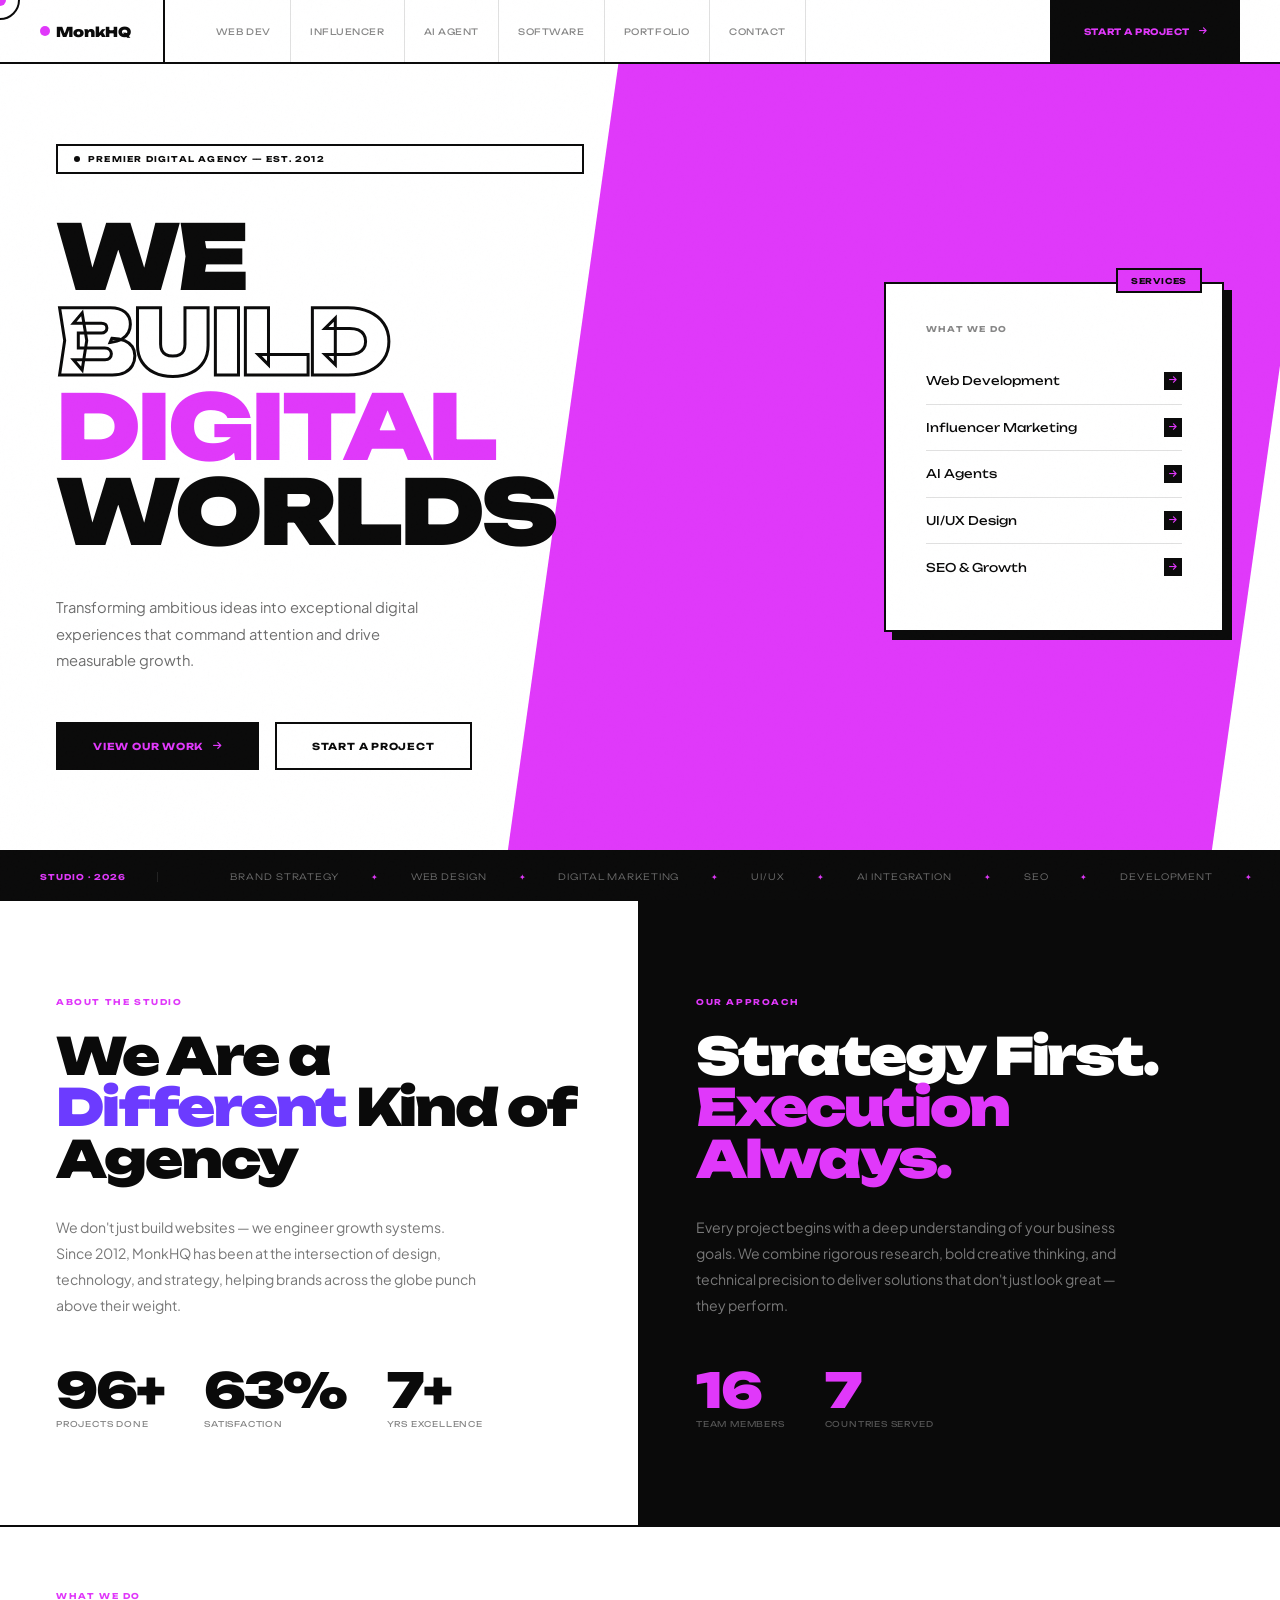
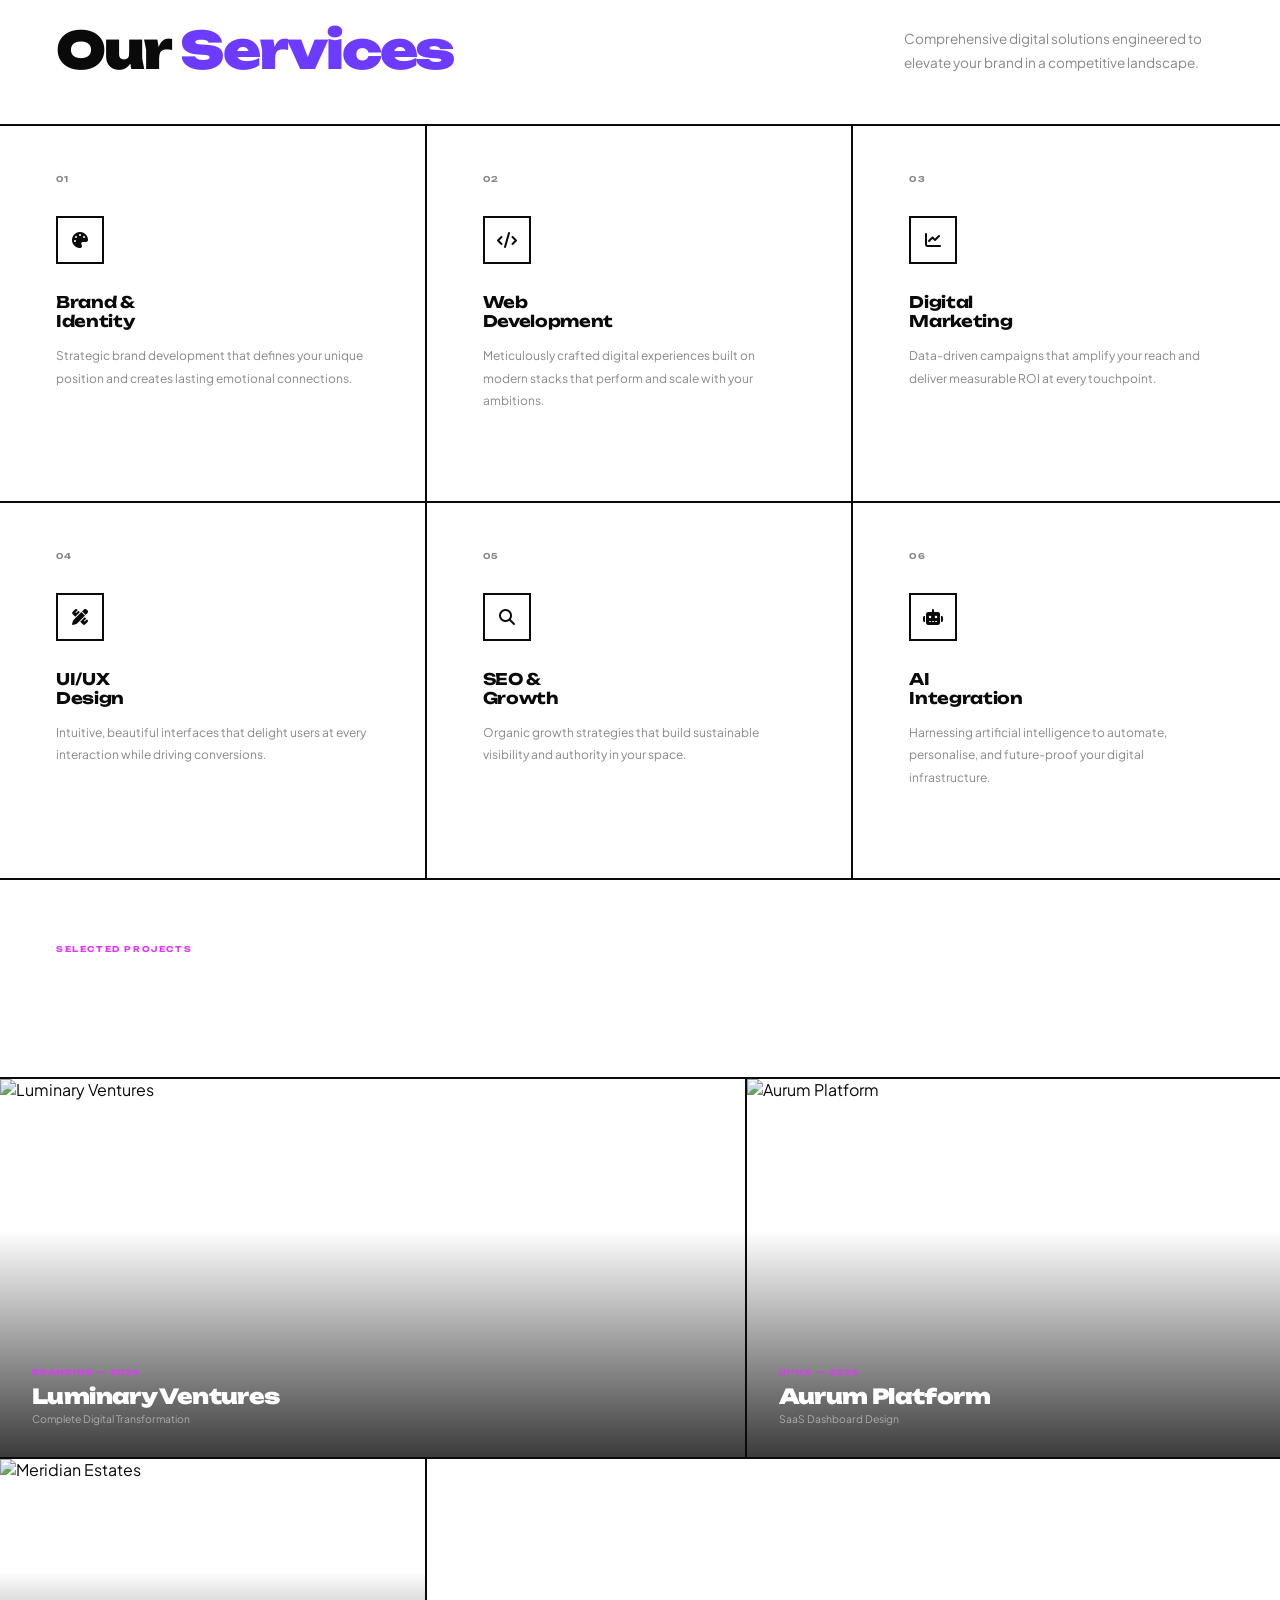
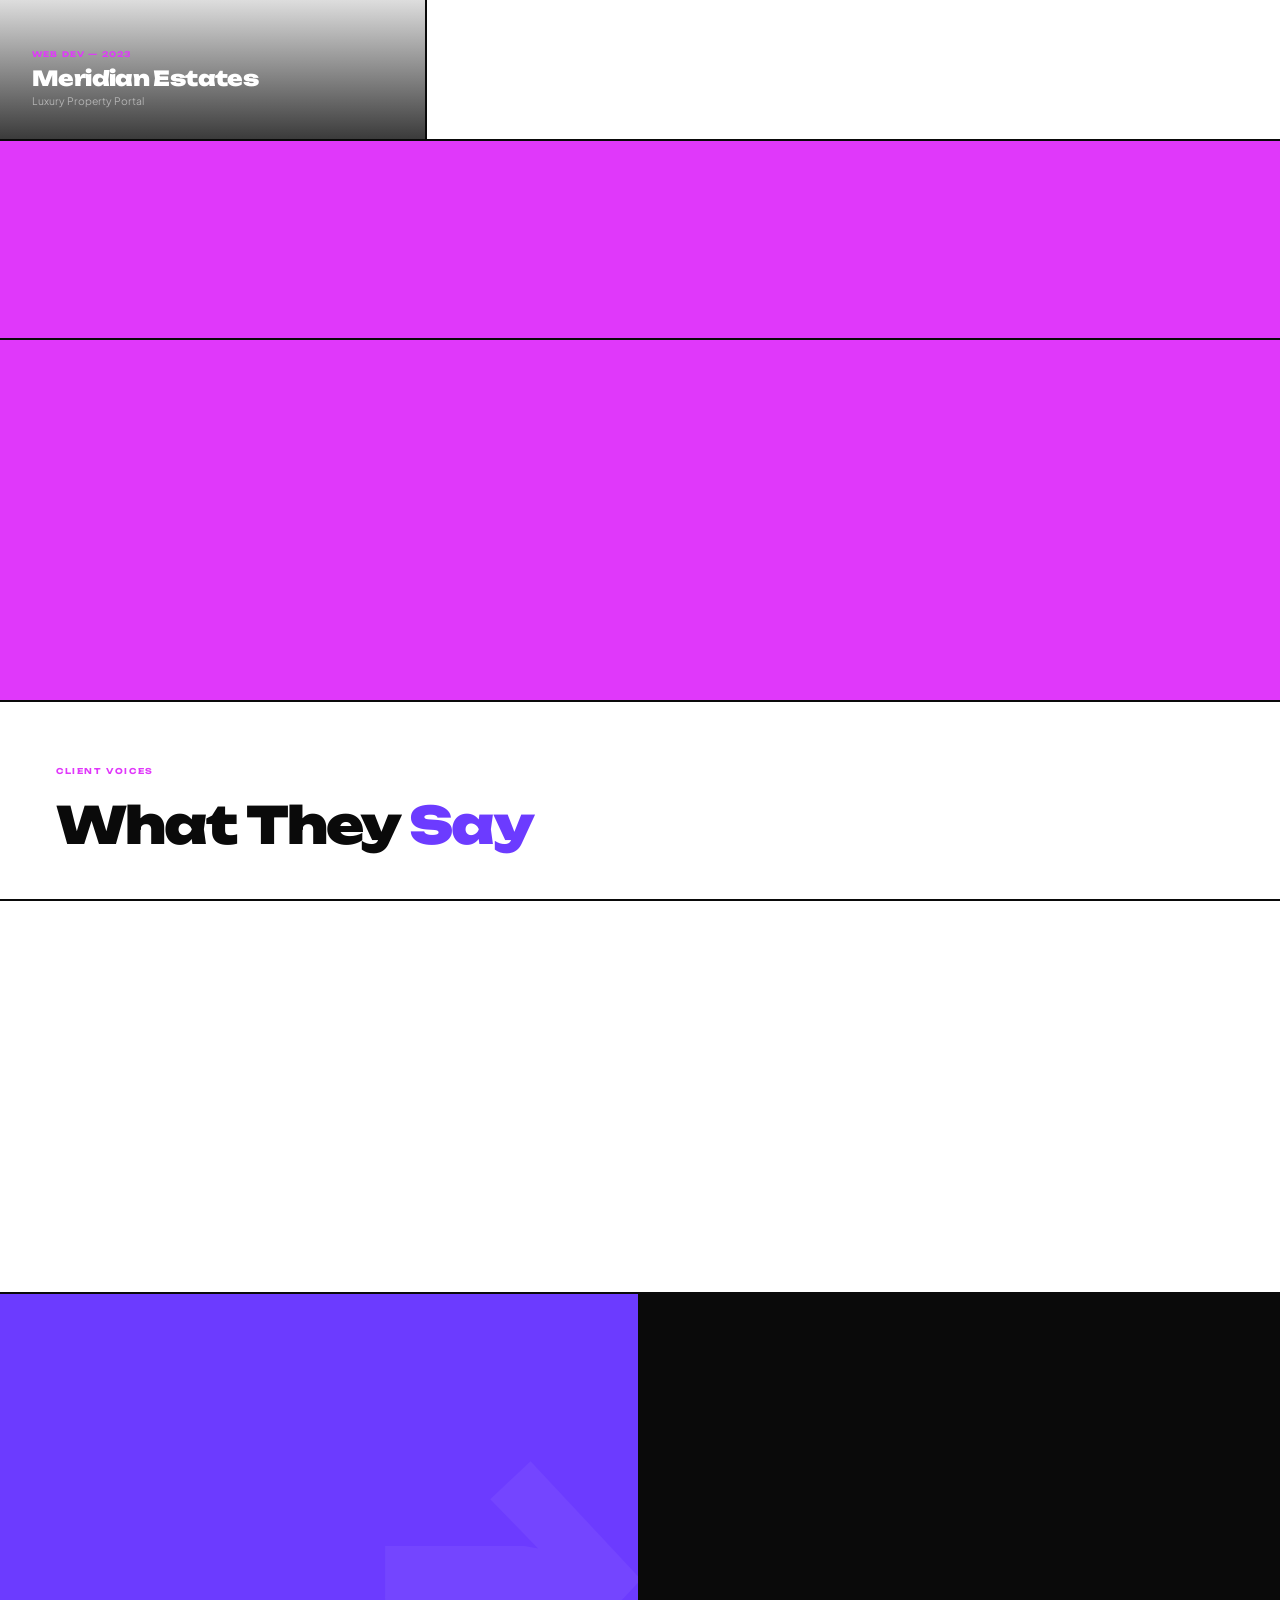
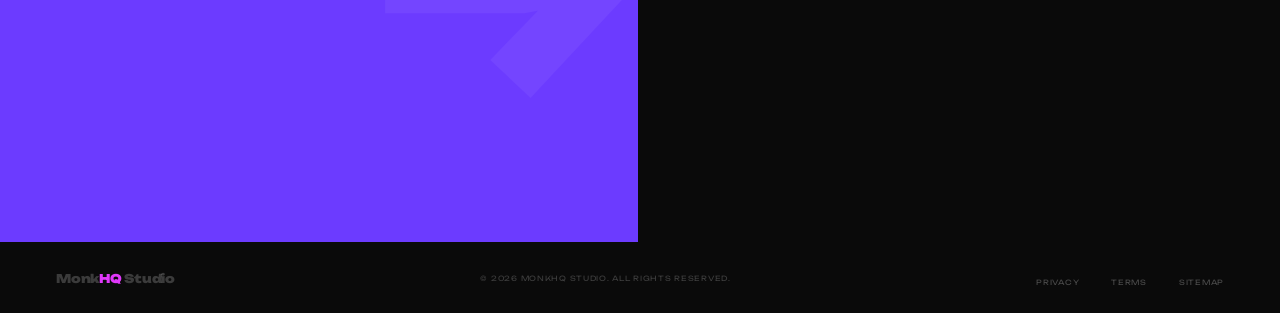
==== commit c90e2f2c: "Add files via upload" ====
--- a/core/templates/core/index.html
+++ b/core/templates/core/index.html
@@ -11,8 +11,8 @@
 :root {
   --w: #ffffff;
   --b: #0a0a0a;
-  --lime: #c6f135;
-  --lime2: #f85df8;
+  --lime: #e038fa;
+  --lime2: #c6f135;
   --violet: #6c3bff;
   --pink: #ff3b8b;
   --mid: #888;
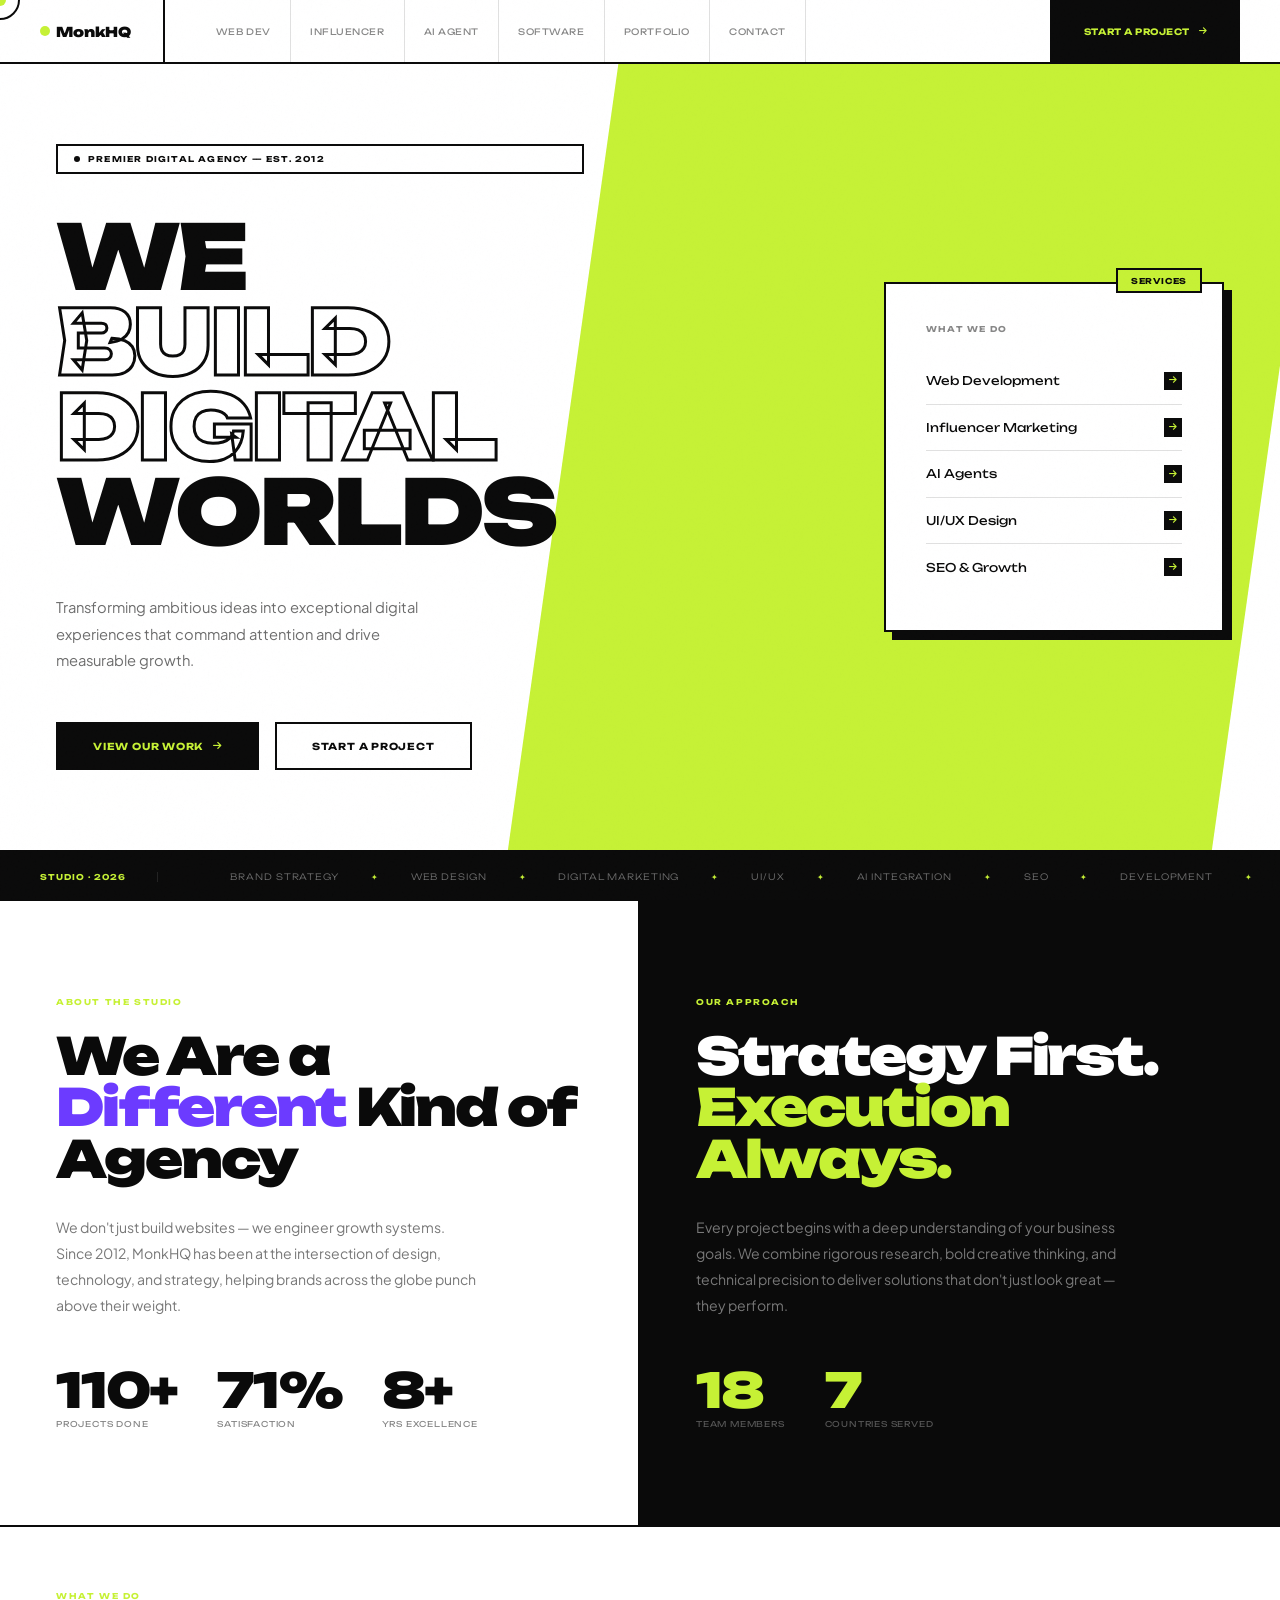
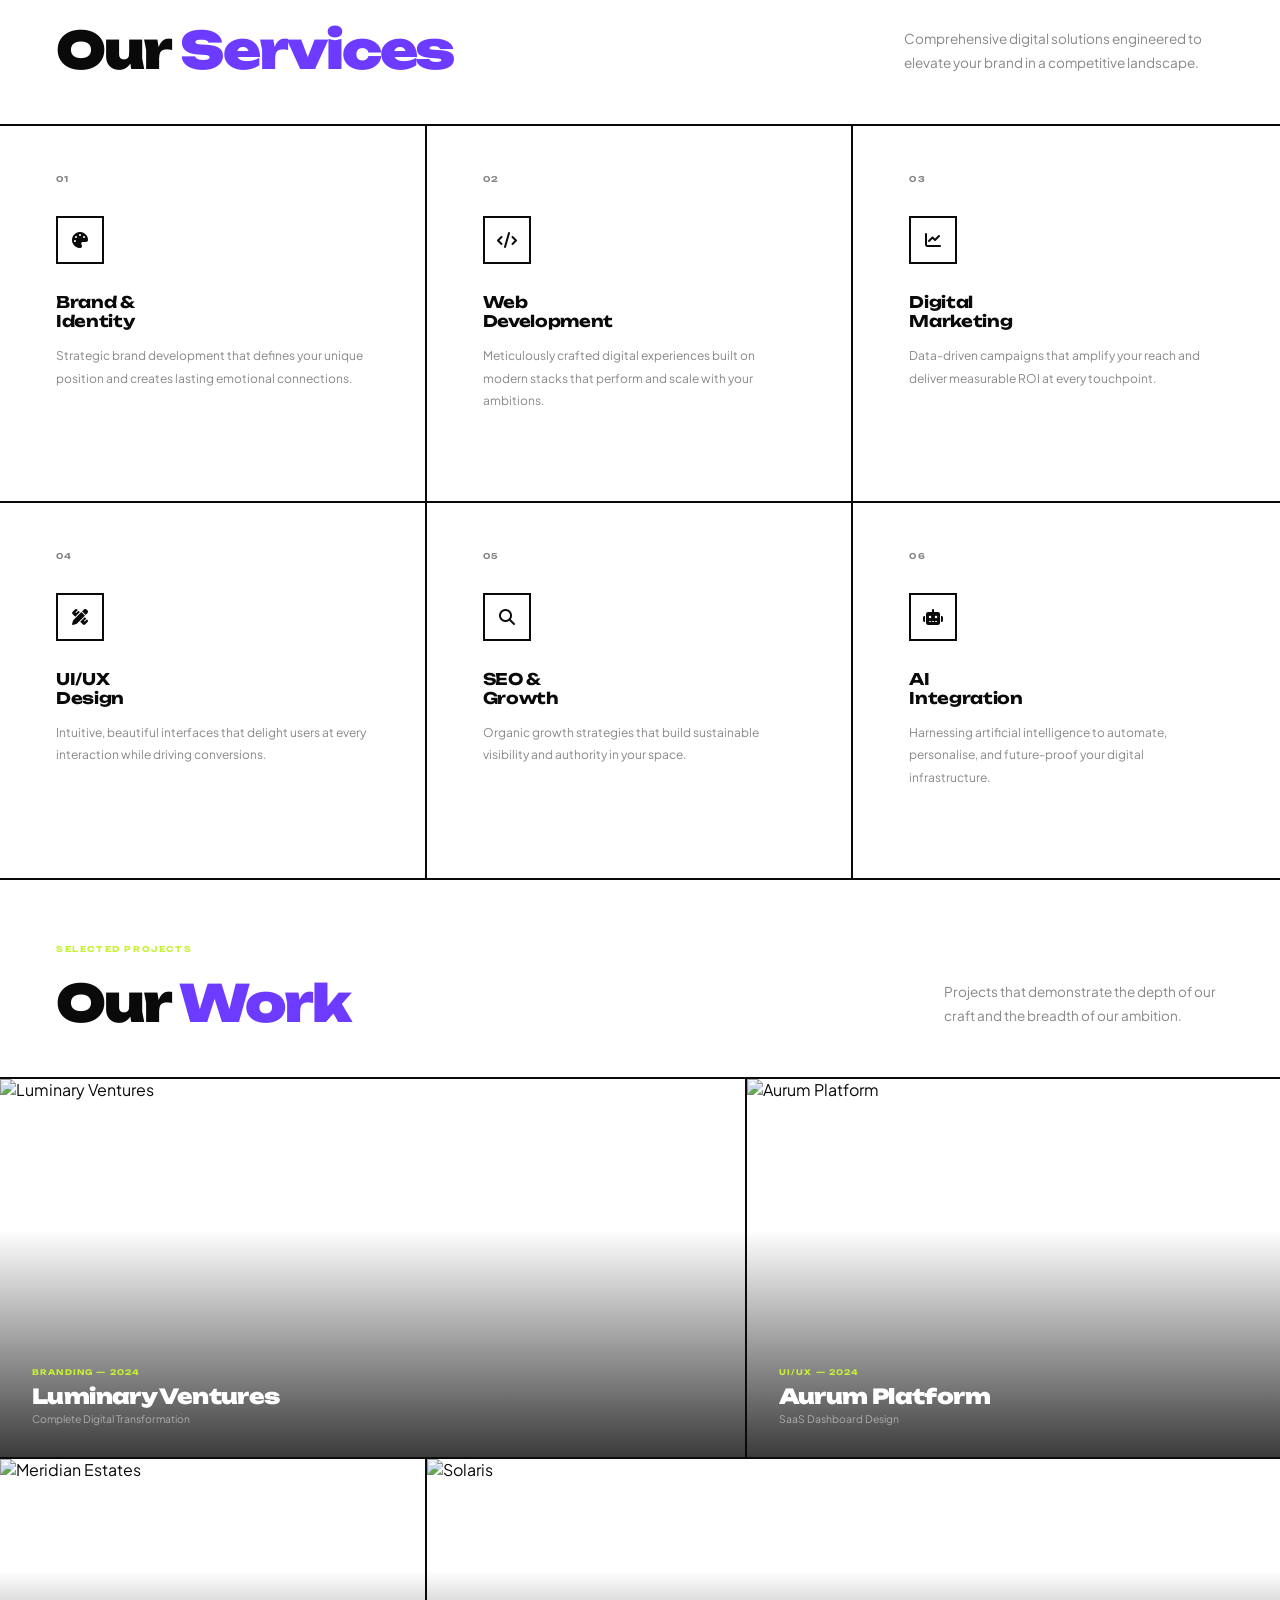
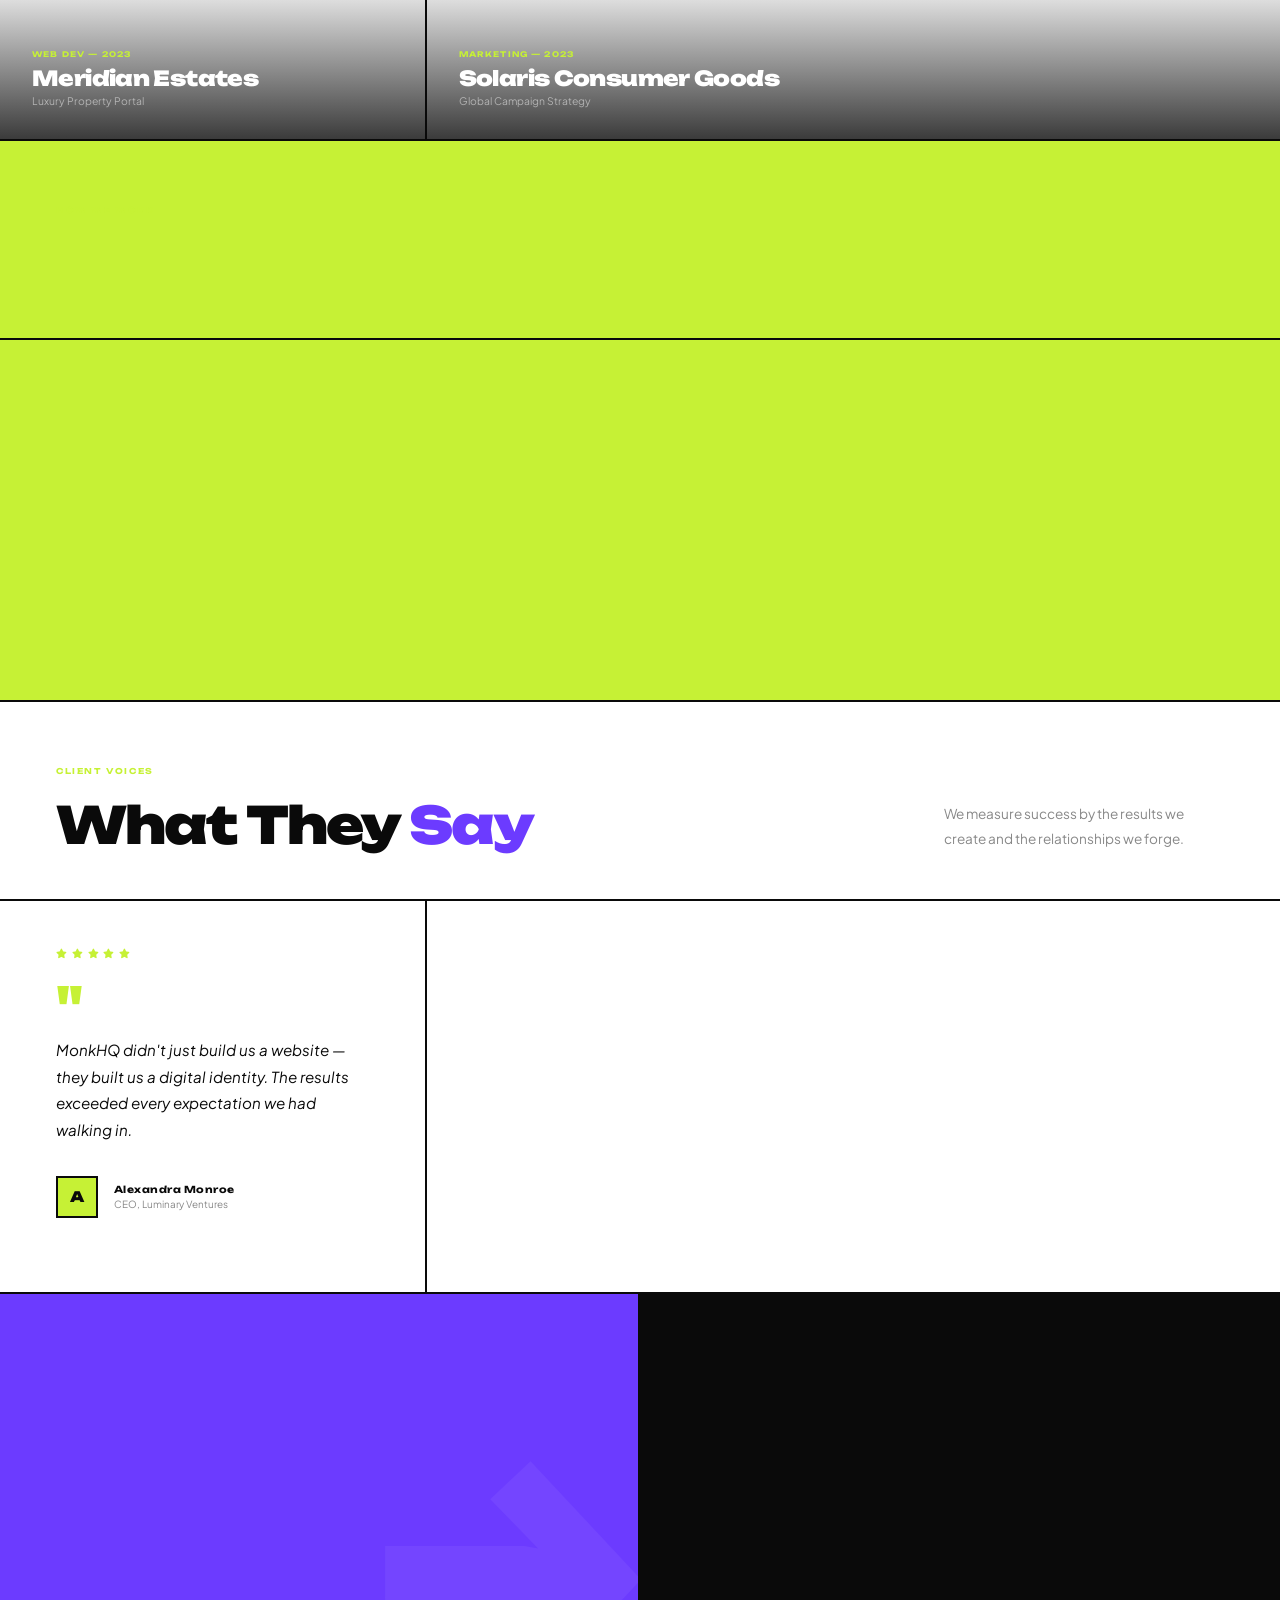
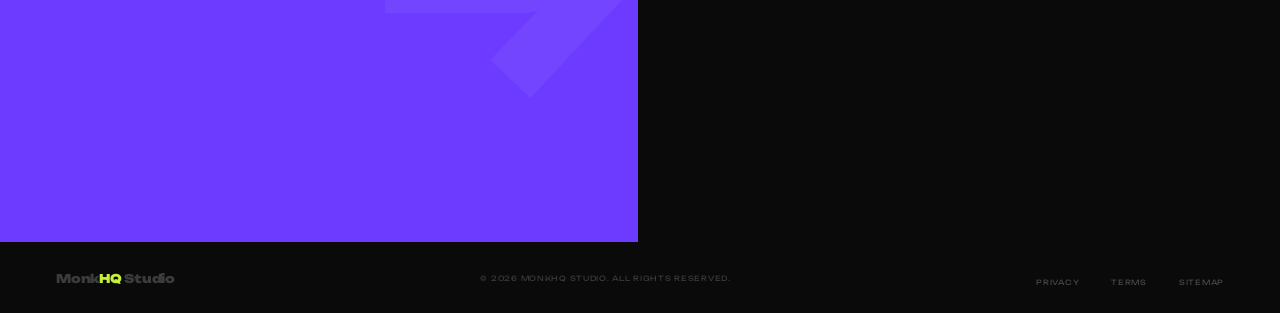
==== commit 8cd81444: "Add files via upload" ====
--- a/core/templates/core/index.html
+++ b/core/templates/core/index.html
@@ -11,7 +11,7 @@
 :root {
   --w: #ffffff;
   --b: #0a0a0a;
-  --lime: #e038fa;
+  --lime: #c6f135;
   --lime2: #c6f135;
   --violet: #6c3bff;
   --pink: #ff3b8b;
@@ -615,11 +615,12 @@
 <div class="mob-menu" id="mobMenu">
   <button class="mob-close" id="mobClose"><i class="fas fa-times"></i></button>
   <ul>
-    <li><a href="#" onclick="closeMenu()"><span class="mob-link-num">01</span> Web Development</a></li>
-    <li><a href="#" onclick="closeMenu()"><span class="mob-link-num">02</span> Influencer Marketing</a></li>
-    <li><a href="#" onclick="closeMenu()"><span class="mob-link-num">03</span> AI Agent</a></li>
-    <li><a href="#" onclick="closeMenu()"><span class="mob-link-num">04</span> Software Store</a></li>
-    <li><a href="#" onclick="closeMenu()"><span class="mob-link-num">05</span> Contact</a></li>
+    <li><a href="#services" onclick="closeMenu()"><span class="mob-link-num">01</span> Web Development</a></li>
+    <li><a href="#influencer" onclick="closeMenu()"><span class="mob-link-num">02</span> Influencer Marketing</a></li>
+    <li><a href="#ai-agent" onclick="closeMenu()"><span class="mob-link-num">03</span> AI Agent</a></li>
+    <li><a href="#software" onclick="closeMenu()"><span class="mob-link-num">04</span> Software Store</a></li>
+    <li><a href="#work" onclick="closeMenu()"><span class="mob-link-num">05</span> Portfolio</a></li>
+    <li><a href="#contact" onclick="closeMenu()"><span class="mob-link-num">06</span> Contact</a></li>
   </ul>
   <a href="#" class="mob-cta" onclick="closeMenu()">Start a Project →</a>
 </div>
@@ -631,12 +632,12 @@
     MonkHQ
   </a>
   <ul class="nav-links">
-    <li><a href="#">Web Dev</a></li>
-    <li><a href="#">Influencer</a></li>
-    <li><a href="#">AI Agent</a></li>
-    <li><a href="#">Software</a></li>
-    <li><a href="#">Portfolio</a></li>
-    <li><a href="#">Contact</a></li>
+    <li><a href="#services">Web Dev</a></li>
+    <li><a href="#influencer">Influencer</a></li>
+    <li><a href="#ai-agent">AI Agent</a></li>
+    <li><a href="#software">Software</a></li>
+    <li><a href="#work">Portfolio</a></li>
+    <li><a href="#contact">Contact</a></li>
   </ul>
   <a href="#" class="nav-cta">Start a Project <i class="fas fa-arrow-right"></i></a>
   <button class="hamburger" id="hambBtn" aria-label="Menu" aria-expanded="false">
@@ -655,7 +656,7 @@
       <h1 class="hero-h1">
         WE<br>
         <span class="outline">BUILD</span><br>
-        <span class="lime">DIGITAL</span><br>
+        <span class="outline">DIGITAL</span><br>
         WORLDS
       </h1>
       <p class="hero-sub">Transforming ambitious ideas into exceptional digital experiences that command attention and drive measurable growth.</p>
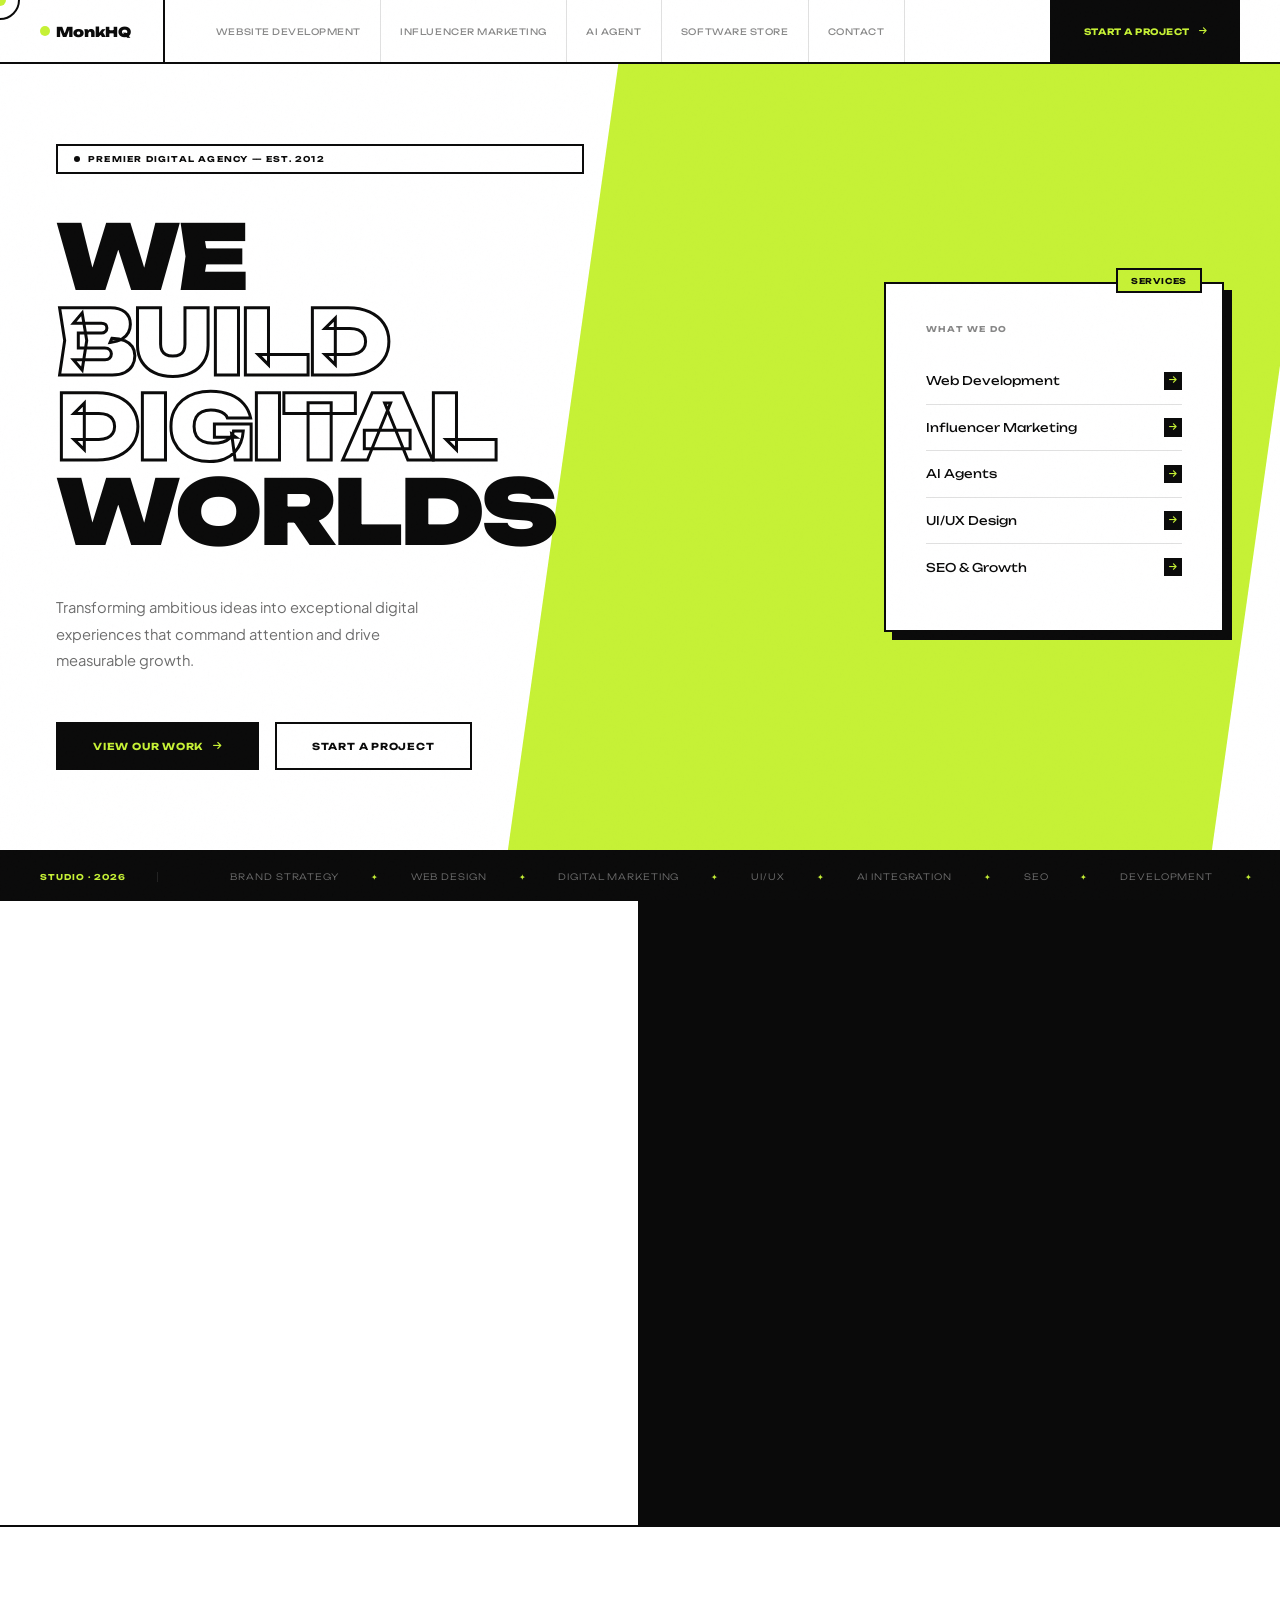
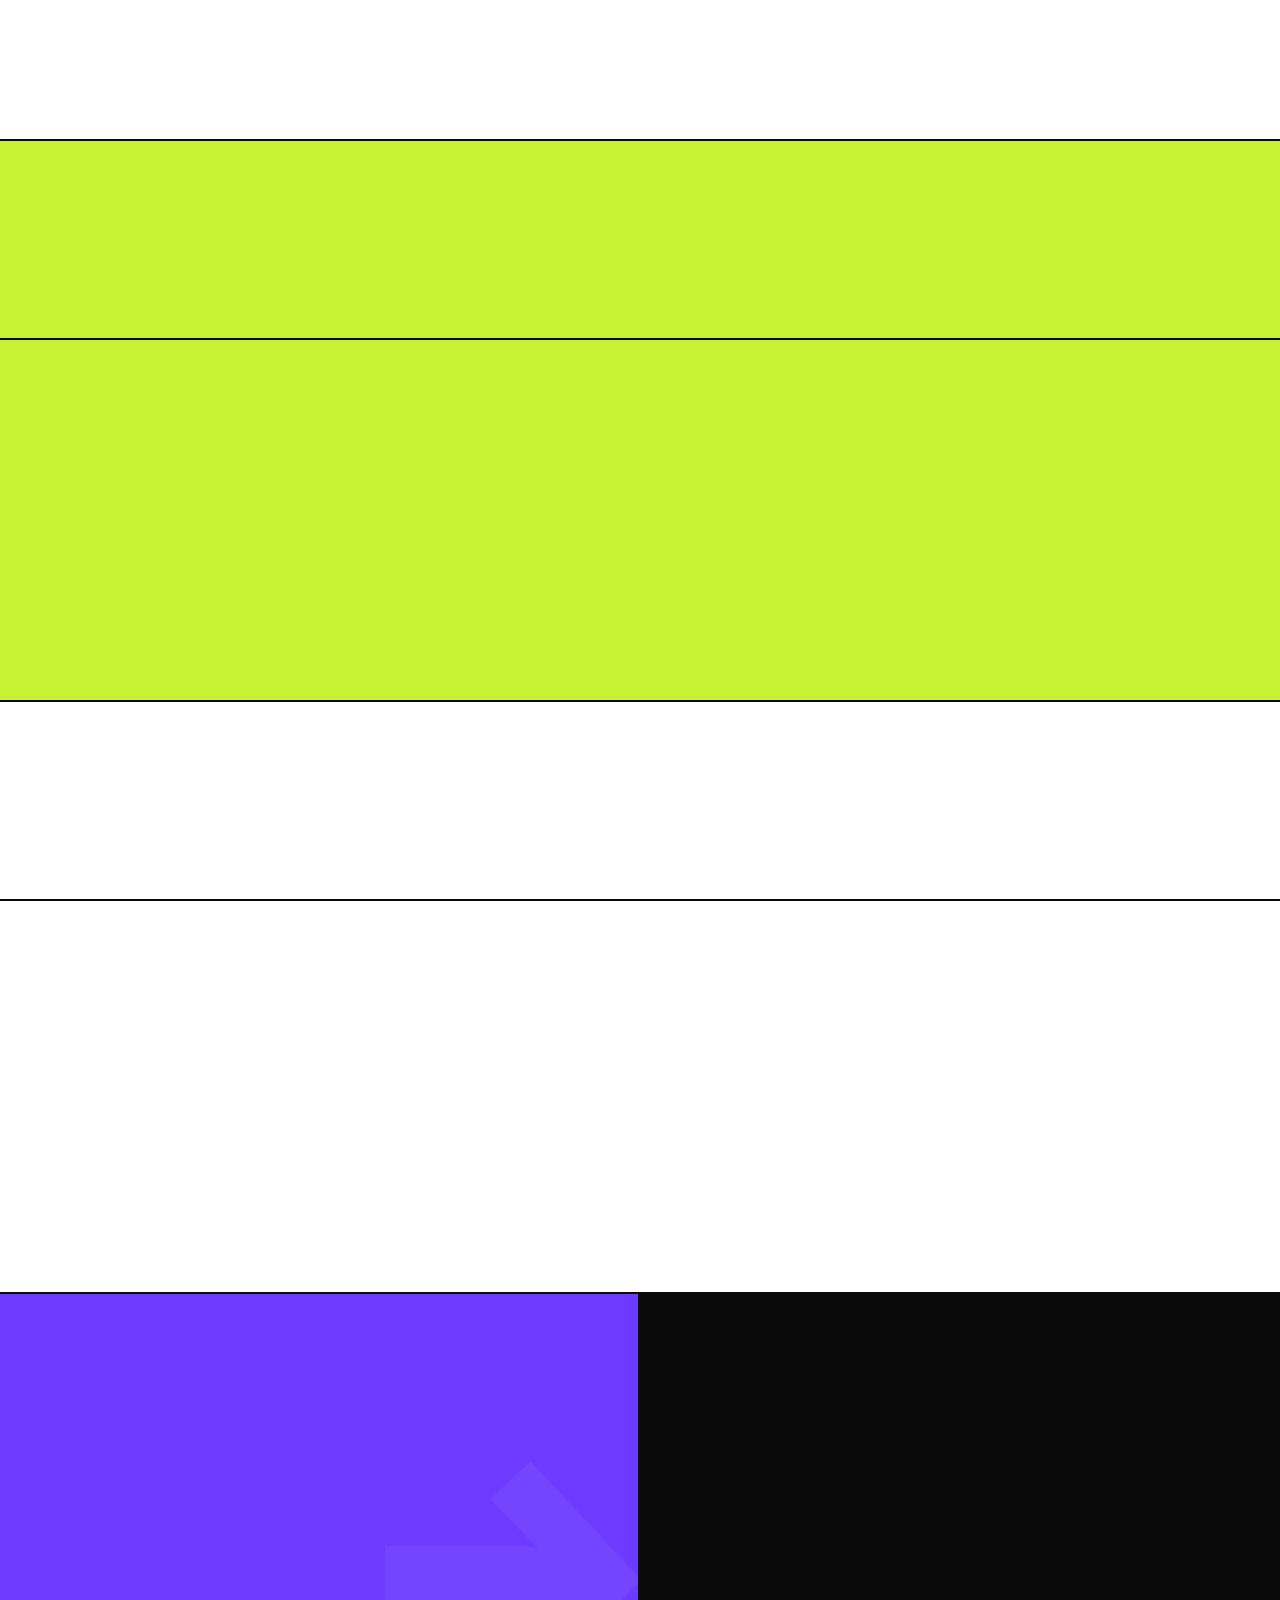
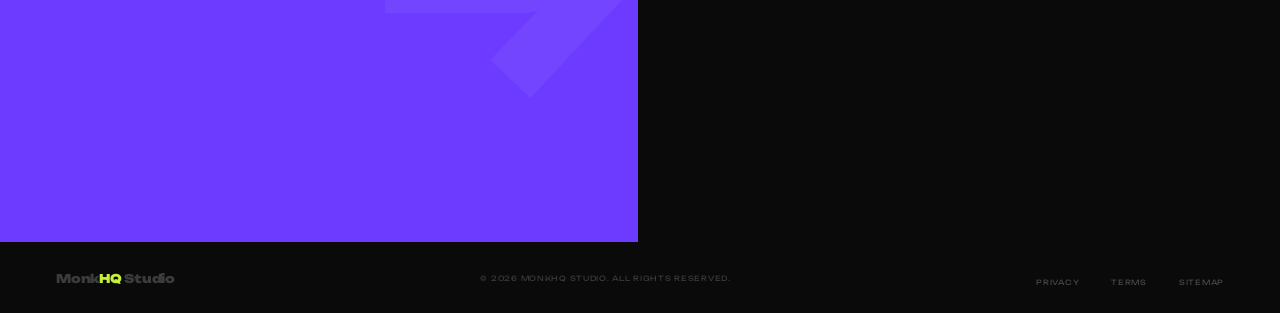
==== commit 58200ab9: "Add files via upload" ====
--- a/core/templates/core/index.html
+++ b/core/templates/core/index.html
@@ -615,14 +615,13 @@
 <div class="mob-menu" id="mobMenu">
   <button class="mob-close" id="mobClose"><i class="fas fa-times"></i></button>
   <ul>
-    <li><a href="#services" onclick="closeMenu()"><span class="mob-link-num">01</span> Web Development</a></li>
-    <li><a href="#influencer" onclick="closeMenu()"><span class="mob-link-num">02</span> Influencer Marketing</a></li>
-    <li><a href="#ai-agent" onclick="closeMenu()"><span class="mob-link-num">03</span> AI Agent</a></li>
-    <li><a href="#software" onclick="closeMenu()"><span class="mob-link-num">04</span> Software Store</a></li>
-    <li><a href="#work" onclick="closeMenu()"><span class="mob-link-num">05</span> Portfolio</a></li>
-    <li><a href="#contact" onclick="closeMenu()"><span class="mob-link-num">06</span> Contact</a></li>
+    <li><a href="/website-development/" onclick="closeMenu()"><span class="mob-link-num">01</span> Website Development</a></li>
+    <li><a href="/influencer-marketing/" onclick="closeMenu()"><span class="mob-link-num">02</span> Influencer Marketing</a></li>
+    <li><a href="/ai-agent/" onclick="closeMenu()"><span class="mob-link-num">03</span> AI Agent</a></li>
+    <li><a href="/software-store/" onclick="closeMenu()"><span class="mob-link-num">04</span> Software Store</a></li>
+    <li><a href="/contact/" onclick="closeMenu()"><span class="mob-link-num">05</span> Contact</a></li>
   </ul>
-  <a href="#" class="mob-cta" onclick="closeMenu()">Start a Project →</a>
+  <a href="/contact/" class="mob-cta" onclick="closeMenu()">Start a Project →</a>
 </div>
 
 <!-- NAV -->
@@ -632,15 +631,14 @@
     MonkHQ
   </a>
   <ul class="nav-links">
-    <li><a href="#services">Web Dev</a></li>
-    <li><a href="#influencer">Influencer</a></li>
-    <li><a href="#ai-agent">AI Agent</a></li>
-    <li><a href="#software">Software</a></li>
-    <li><a href="#work">Portfolio</a></li>
-    <li><a href="#contact">Contact</a></li>
+    <li><a href="/website-development/">Website Development</a></li>
+    <li><a href="/influencer-marketing/">Influencer Marketing</a></li>
+    <li><a href="/ai-agent/">AI Agent</a></li>
+    <li><a href="/software-store/">Software Store</a></li>
+    <li><a href="/contact/">Contact</a></li>
   </ul>
-  <a href="#" class="nav-cta">Start a Project <i class="fas fa-arrow-right"></i></a>
-  <button class="hamburger" id="hambBtn" aria-label="Menu" aria-expanded="false">
+  <a href="/contact/" class="nav-cta">Start a Project <i class="fas fa-arrow-right"></i></a>
+  <button class="hamburger" id="navToggle" aria-label="Menu" aria-expanded="false">
     <span></span><span></span><span></span>
   </button>
 </nav>
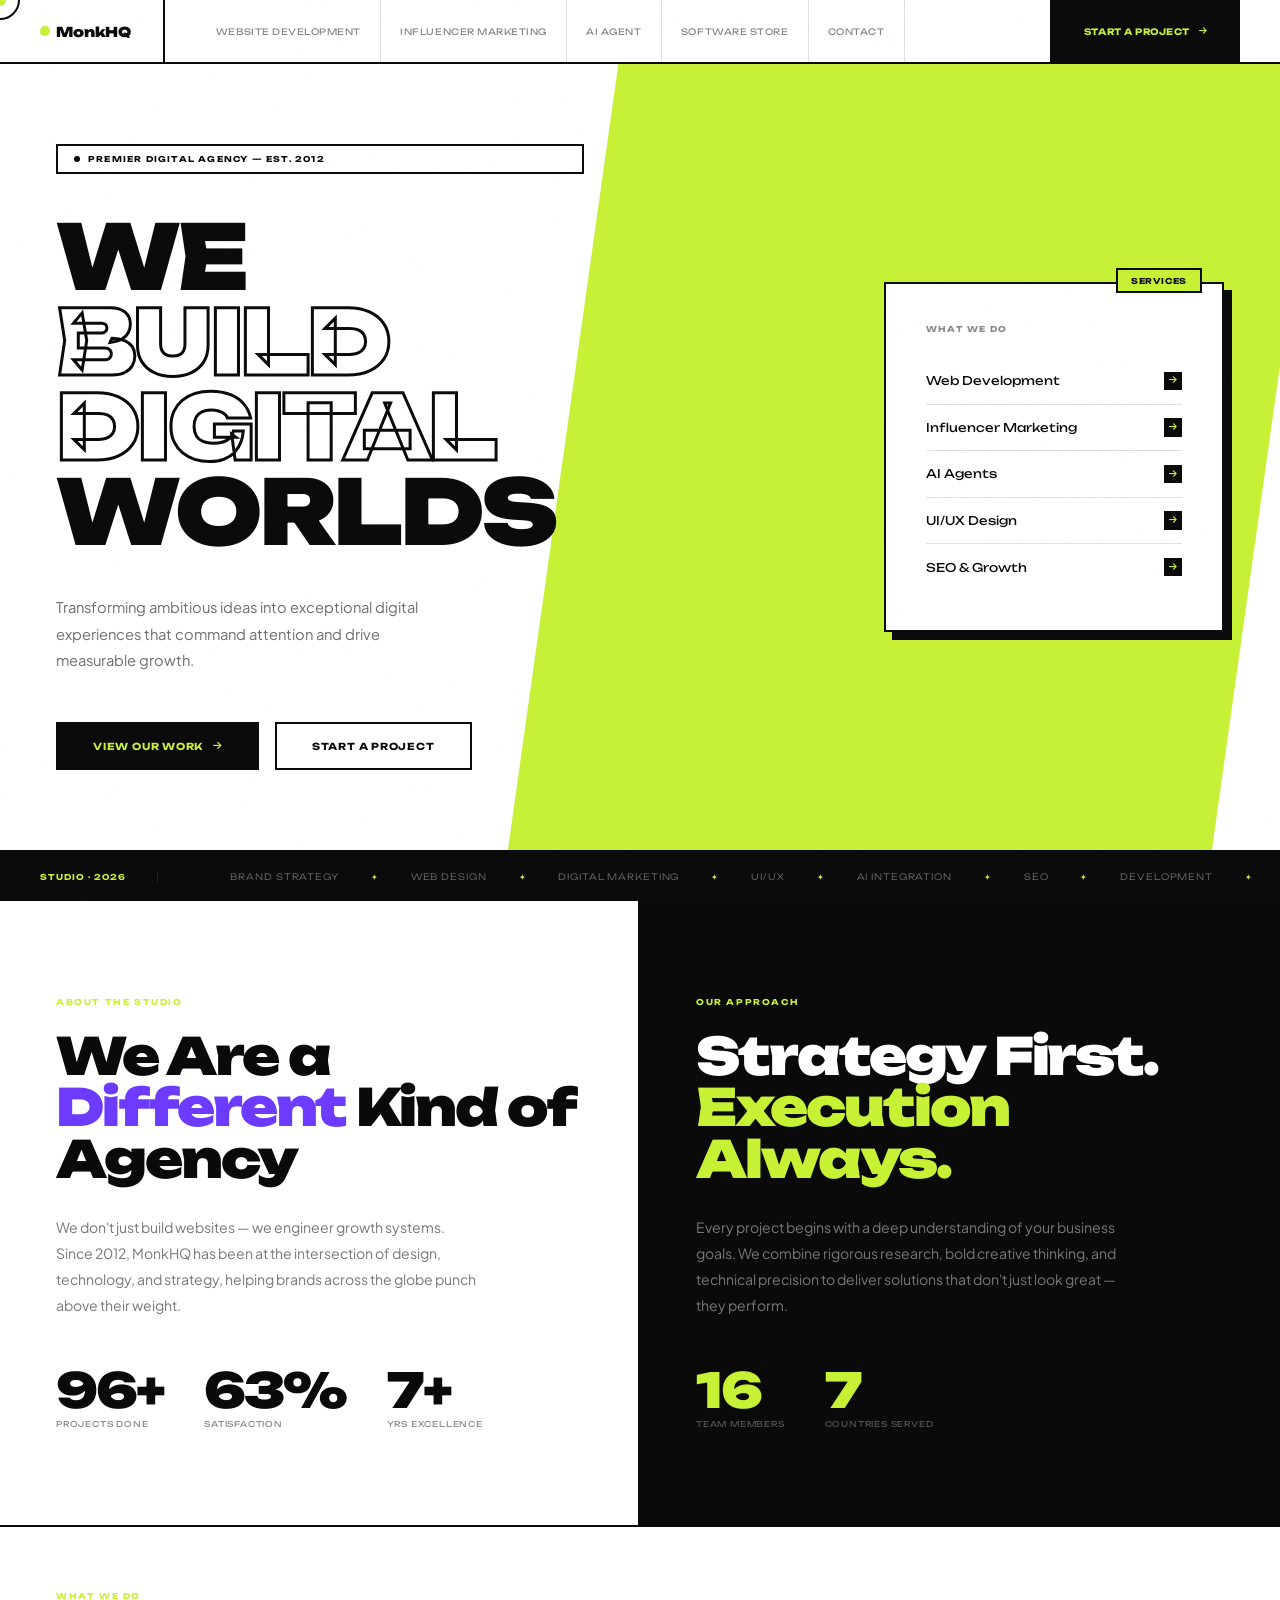
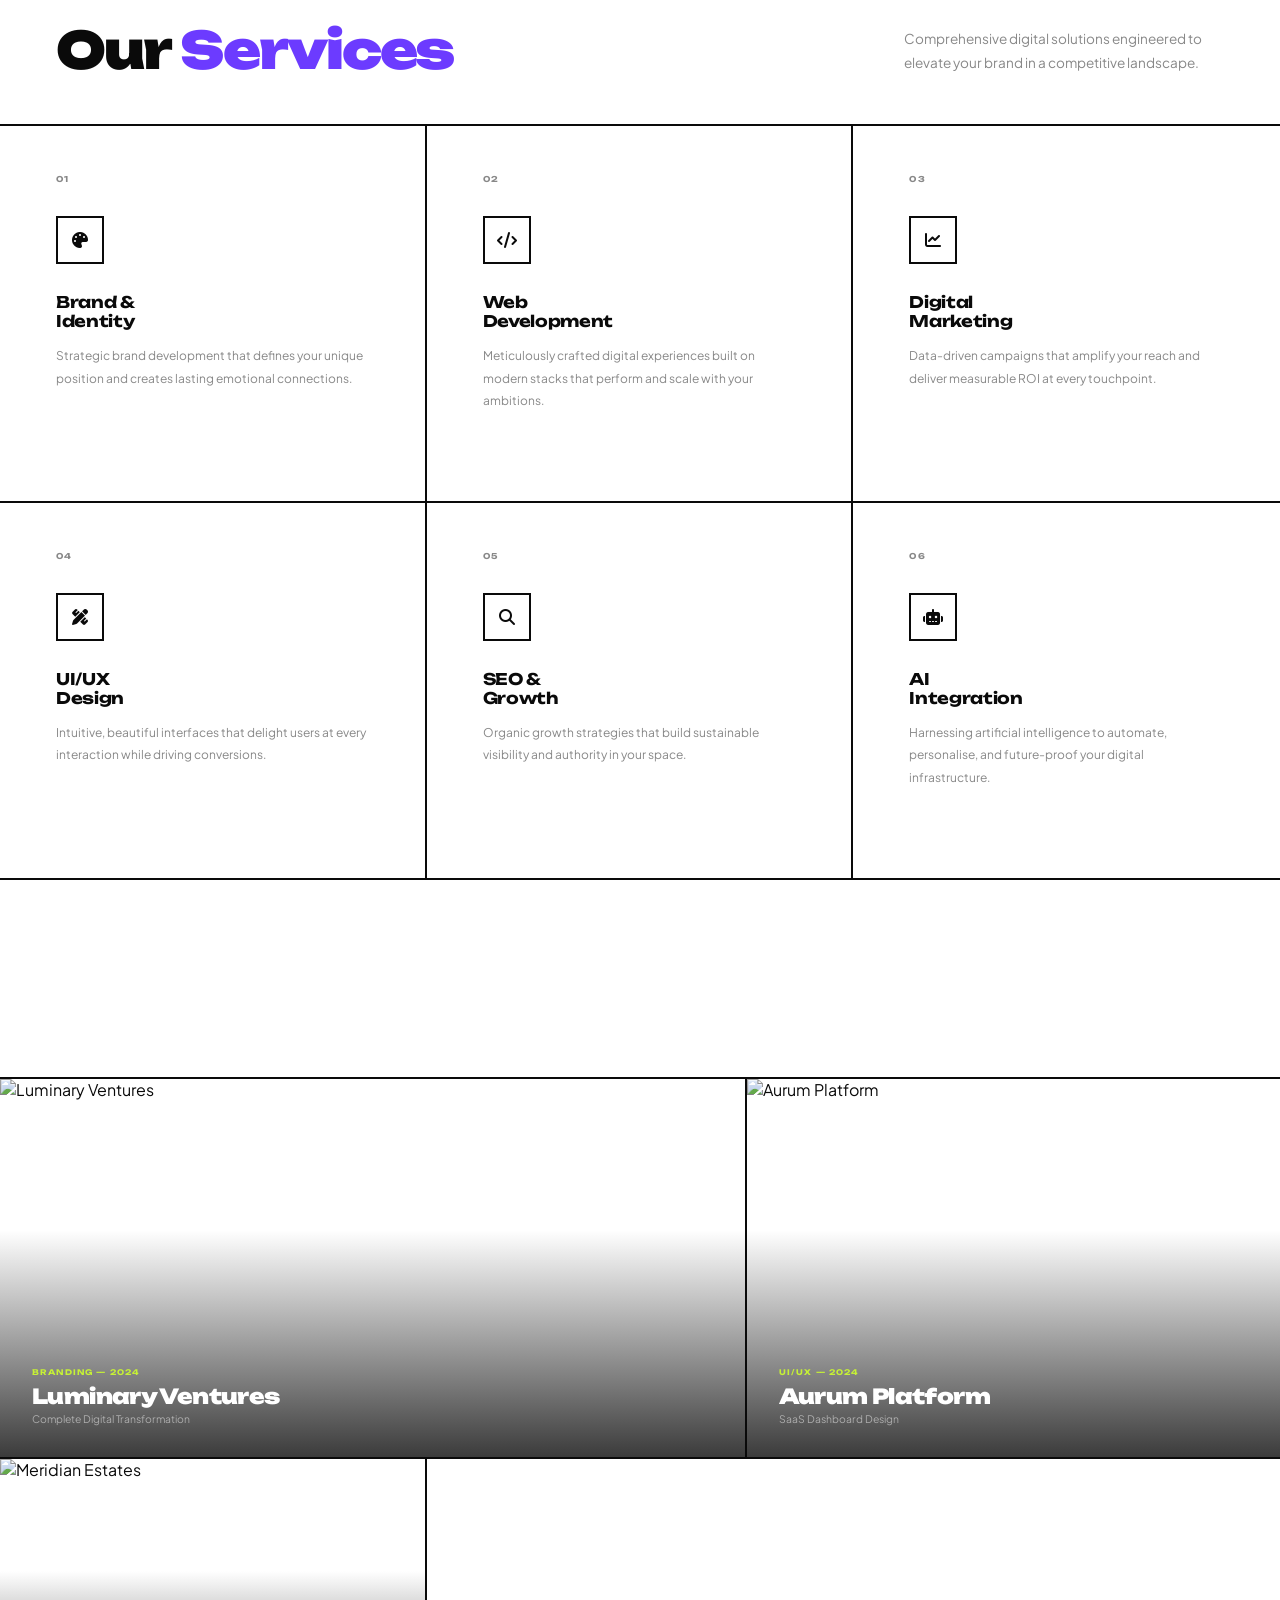
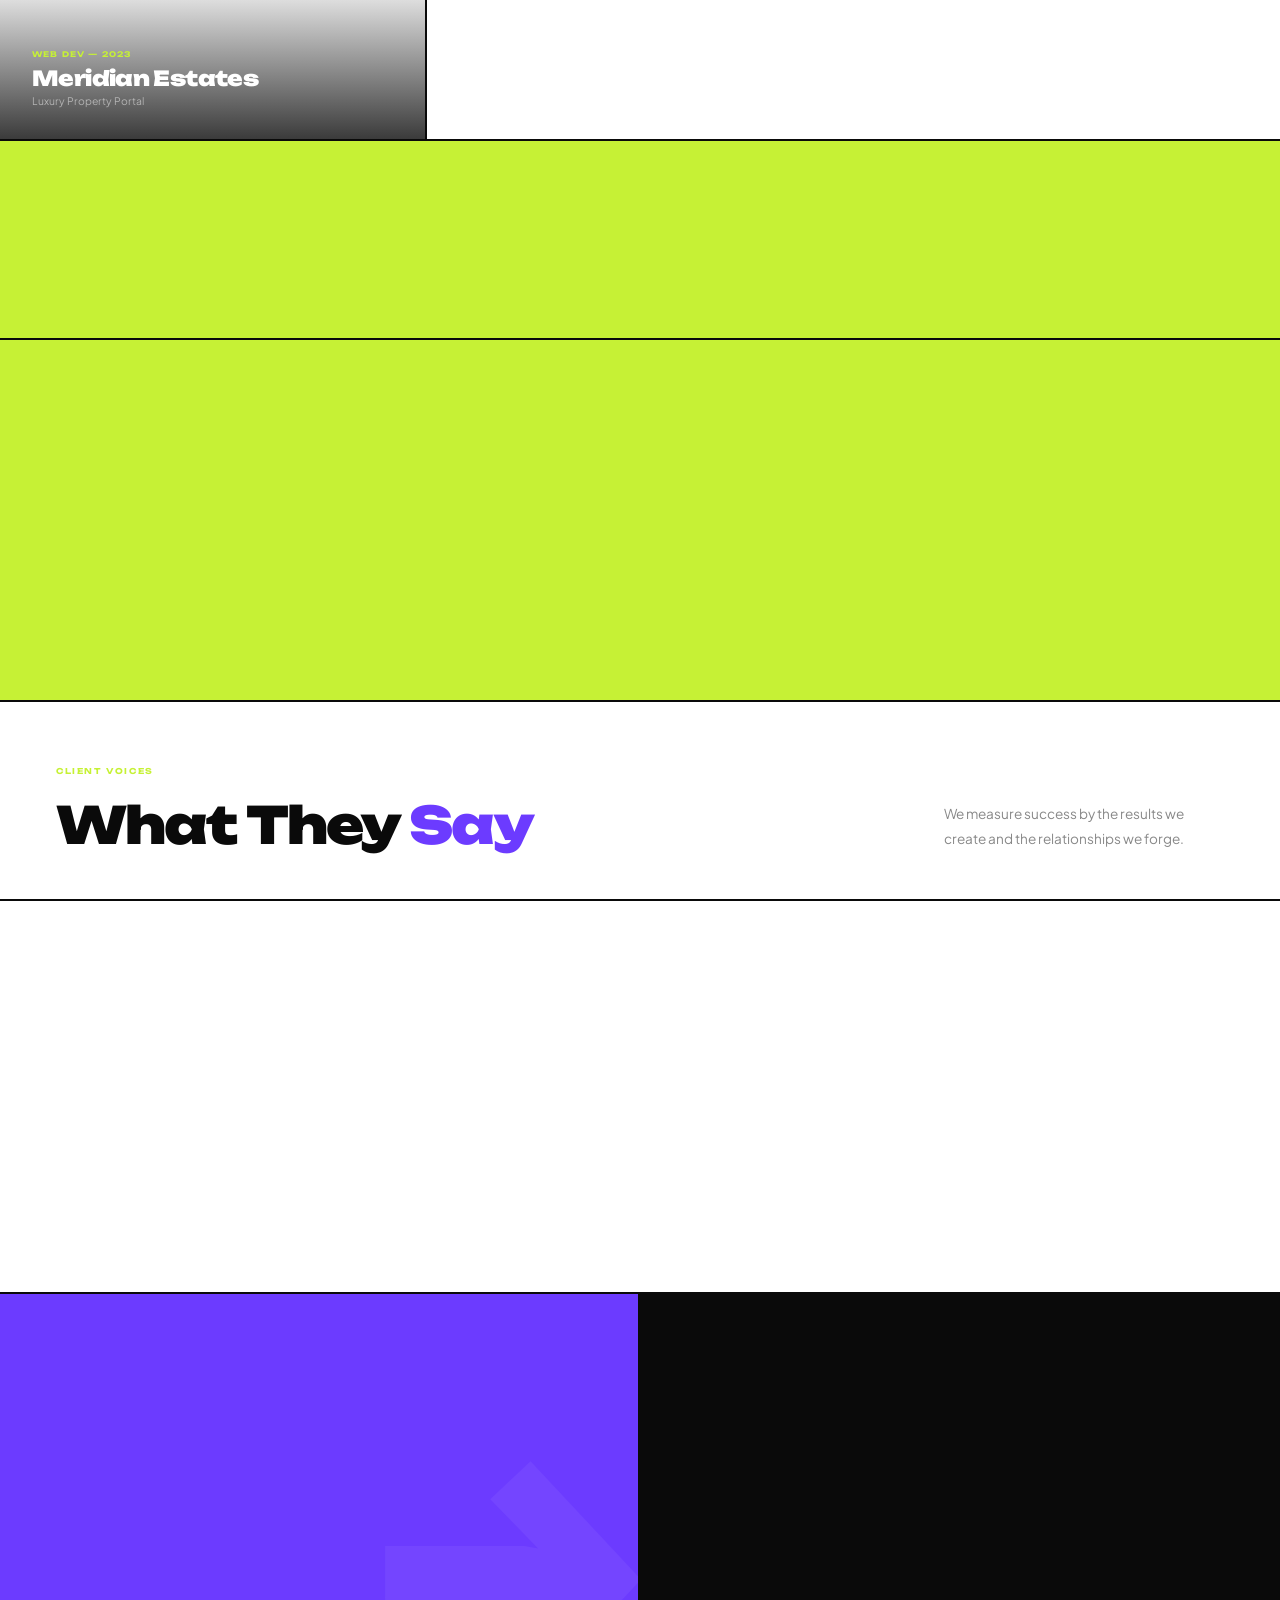
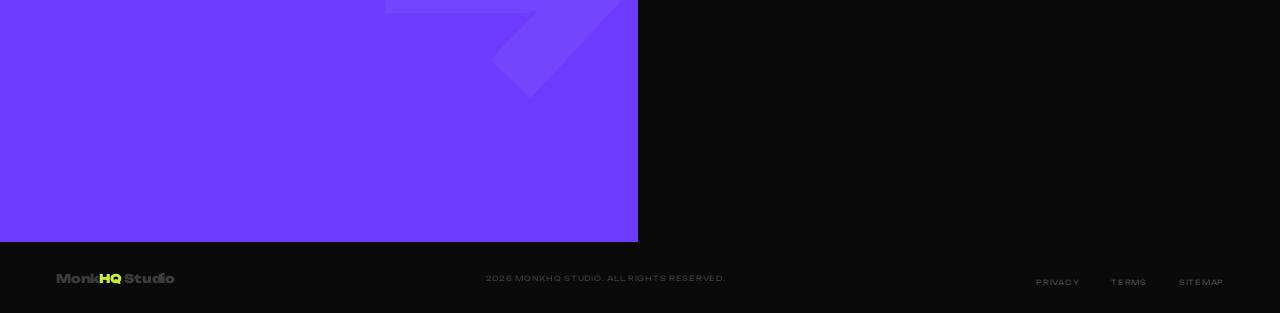
==== commit 59dbfa76: "Add files via upload" ====
--- a/core/templates/core/index.html
+++ b/core/templates/core/index.html
@@ -915,17 +915,17 @@
   </div>
 </section>
 
+</main>
+
 <footer>
   <div class="footer-logo">Monk<span>HQ</span> Studio</div>
-  <p class="footer-copy">© 2026 MonkHQ Studio. All rights reserved.</p>
+  <p class="footer-copy"> 2026 MonkHQ Studio. All rights reserved.</p>
   <ul class="footer-links">
     <li><a href="#">Privacy</a></li>
     <li><a href="#">Terms</a></li>
     <li><a href="#">Sitemap</a></li>
   </ul>
 </footer>
-
-</main>
 
 <script>
 // Cursor
@@ -939,13 +939,13 @@
 });
 
 // Mobile menu
-const hambBtn = document.getElementById('hambBtn');
+const navToggle = document.getElementById('navToggle');
 const mobMenu = document.getElementById('mobMenu');
 const mobClose = document.getElementById('mobClose');
 let open = false;
-function openMenu(){ open=true; hambBtn.classList.add('open'); mobMenu.classList.add('open'); hambBtn.setAttribute('aria-expanded','true'); document.body.style.overflow='hidden'; }
-function closeMenu(){ open=false; hambBtn.classList.remove('open'); mobMenu.classList.remove('open'); hambBtn.setAttribute('aria-expanded','false'); document.body.style.overflow=''; }
-hambBtn.addEventListener('click',()=>open?closeMenu():openMenu());
+function openMenu(){ open=true; navToggle.classList.add('open'); mobMenu.classList.add('open'); navToggle.setAttribute('aria-expanded','true'); document.body.style.overflow='hidden'; }
+function closeMenu(){ open=false; navToggle.classList.remove('open'); mobMenu.classList.remove('open'); navToggle.setAttribute('aria-expanded','false'); document.body.style.overflow=''; }
+navToggle.addEventListener('click',()=>open?closeMenu():openMenu());
 mobClose.addEventListener('click',closeMenu);
 document.addEventListener('keydown',e=>{ if(e.key==='Escape'&&open)closeMenu(); });
 
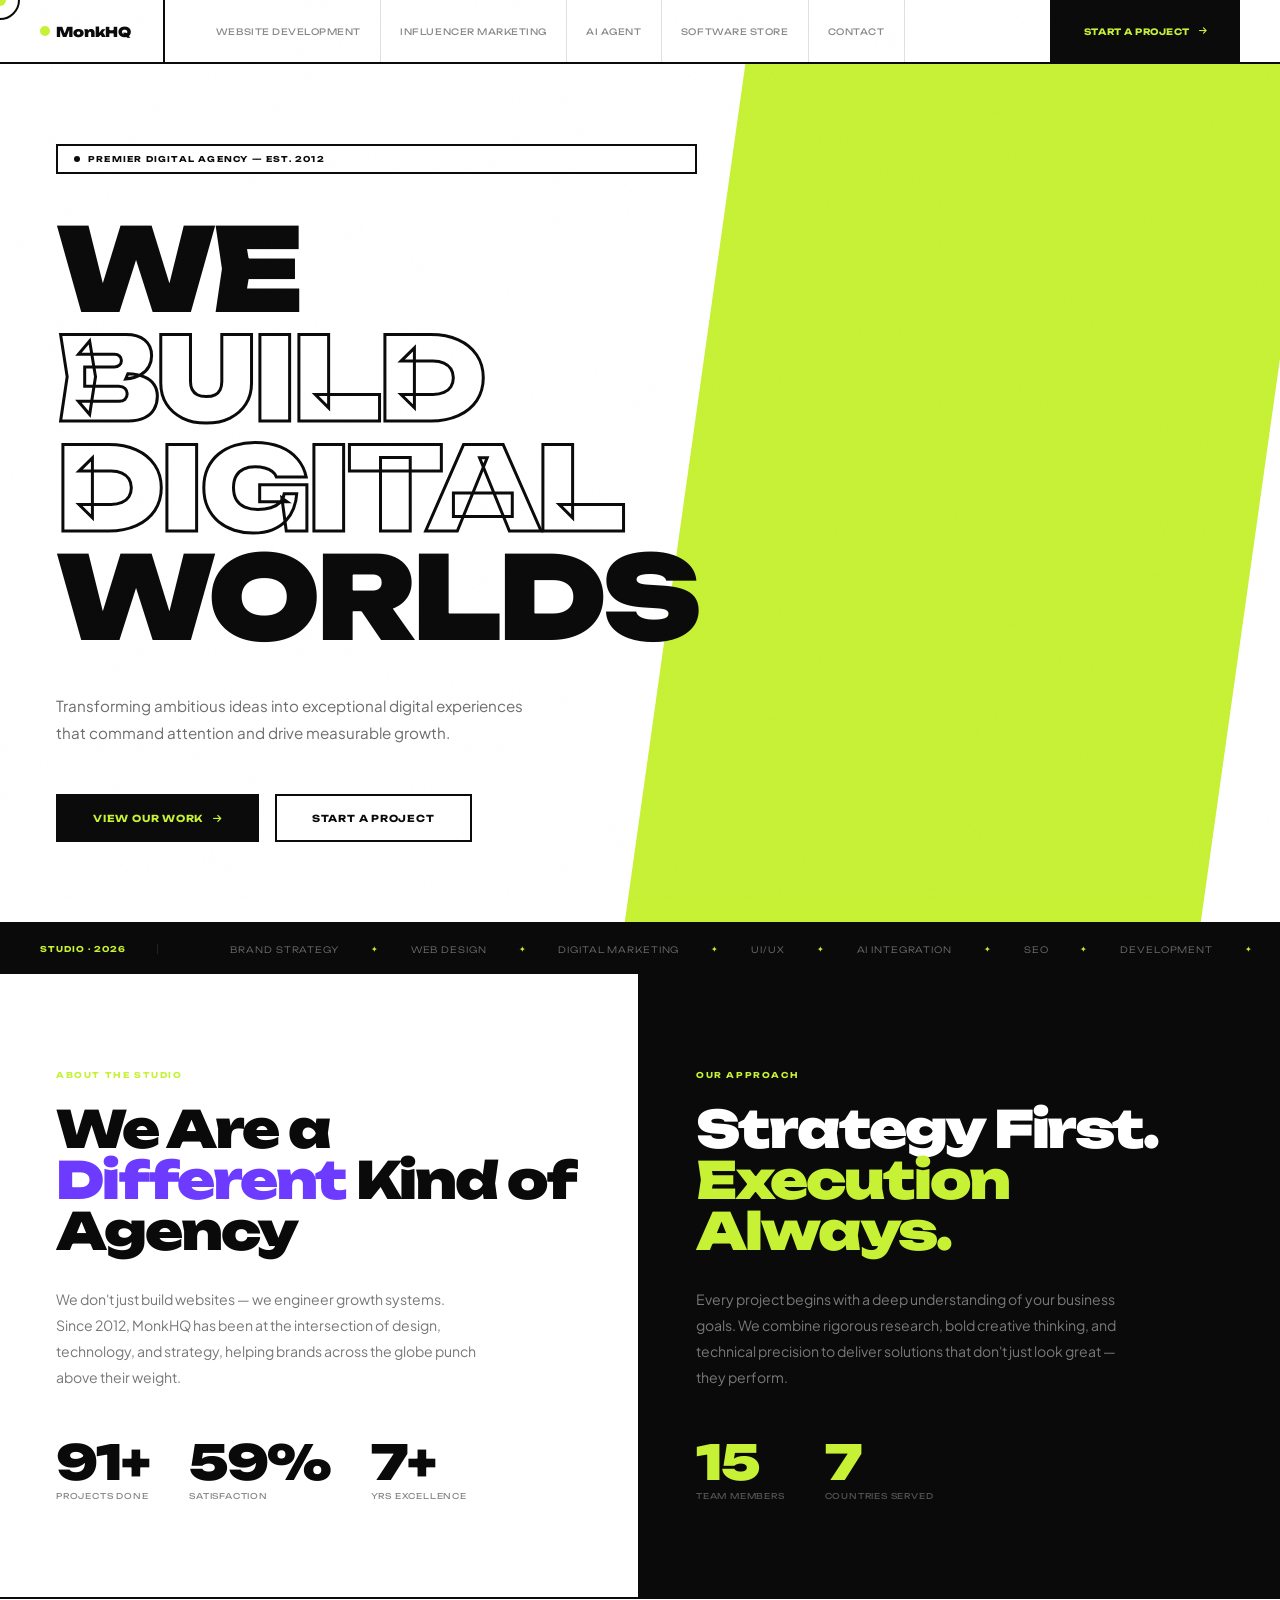
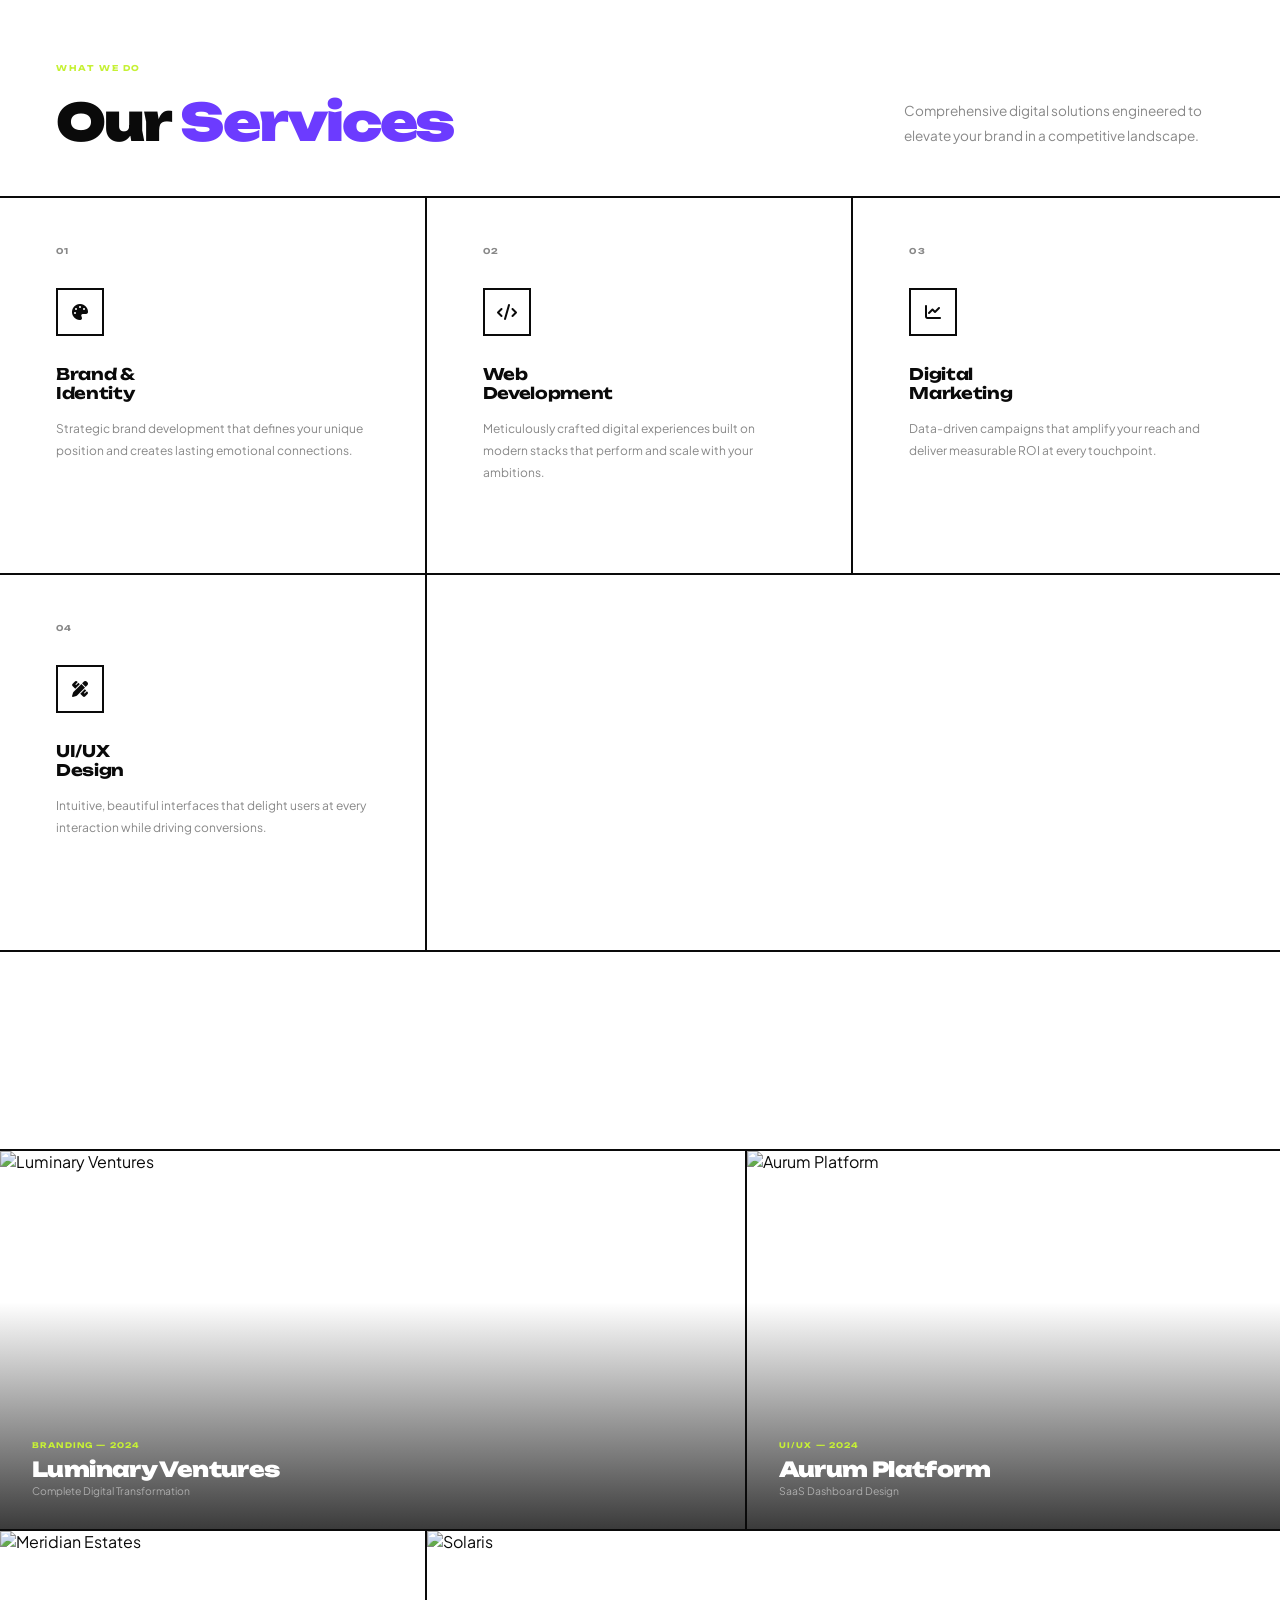
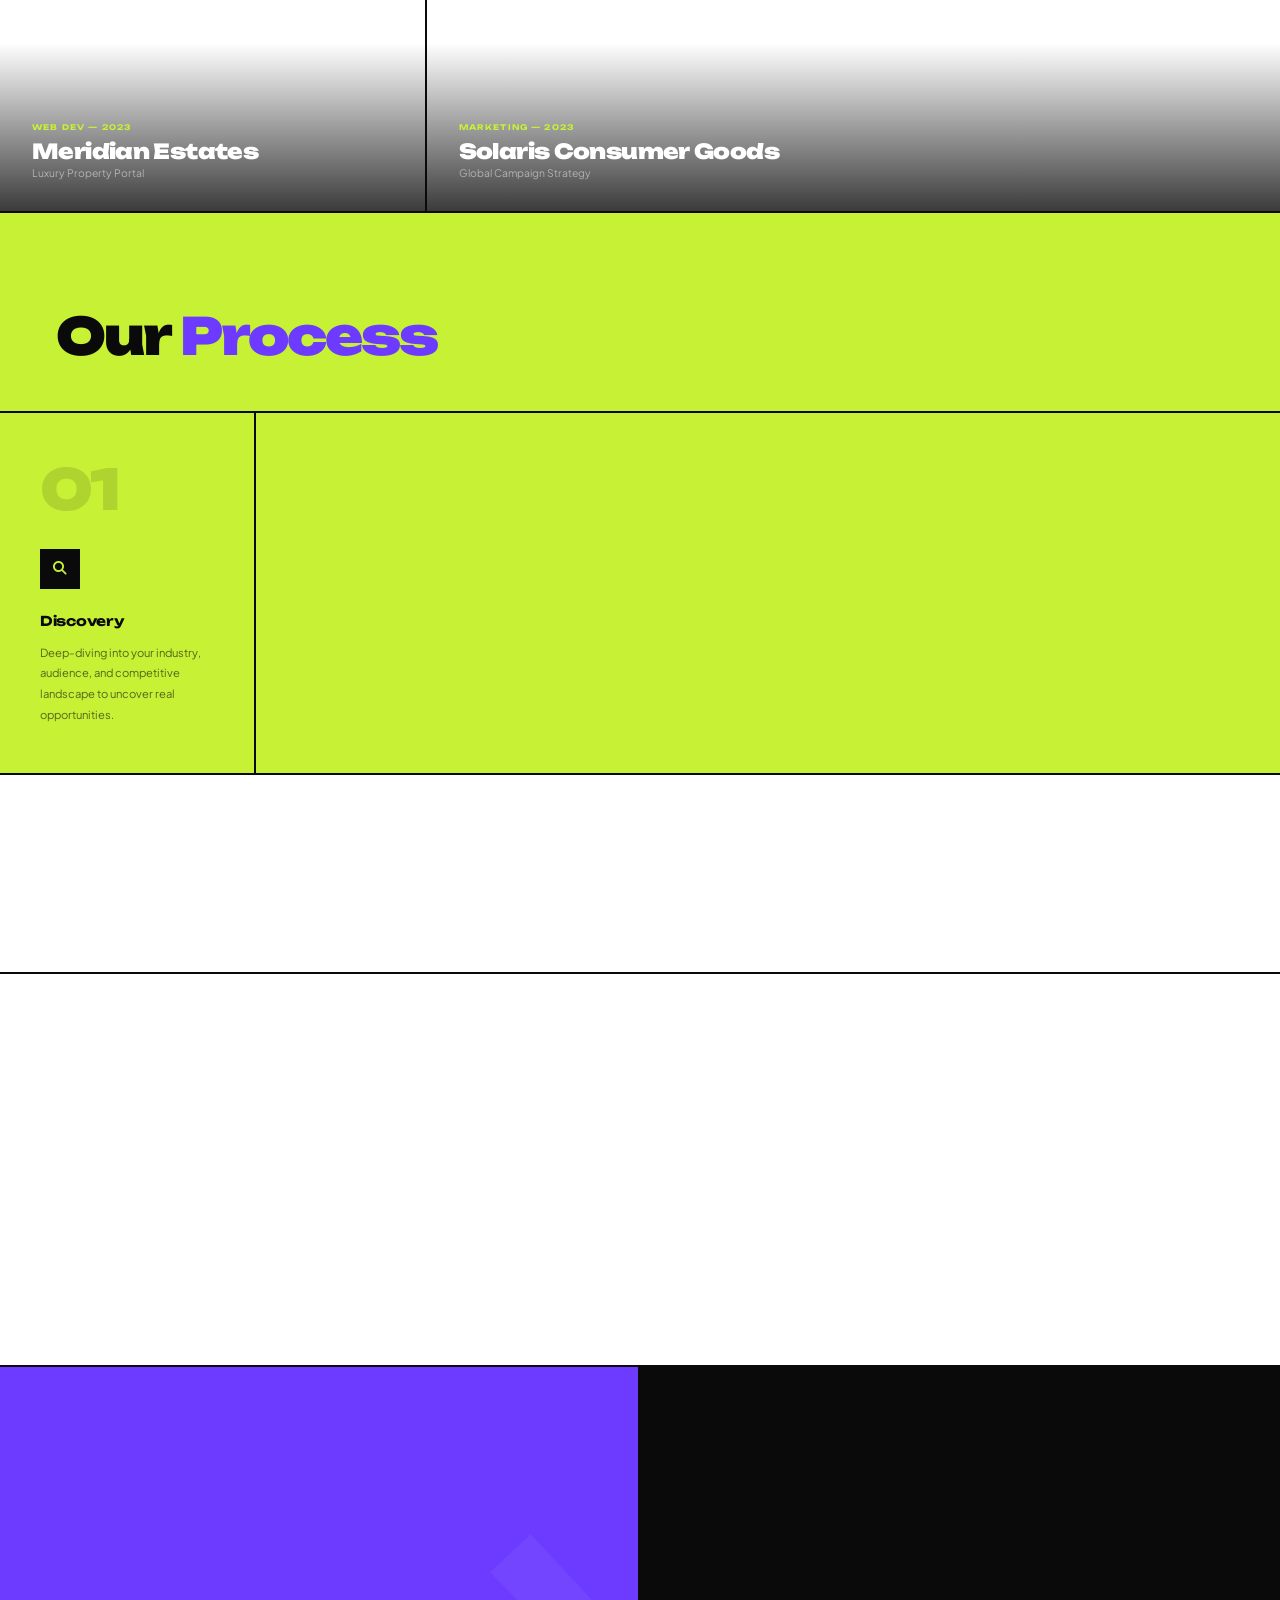
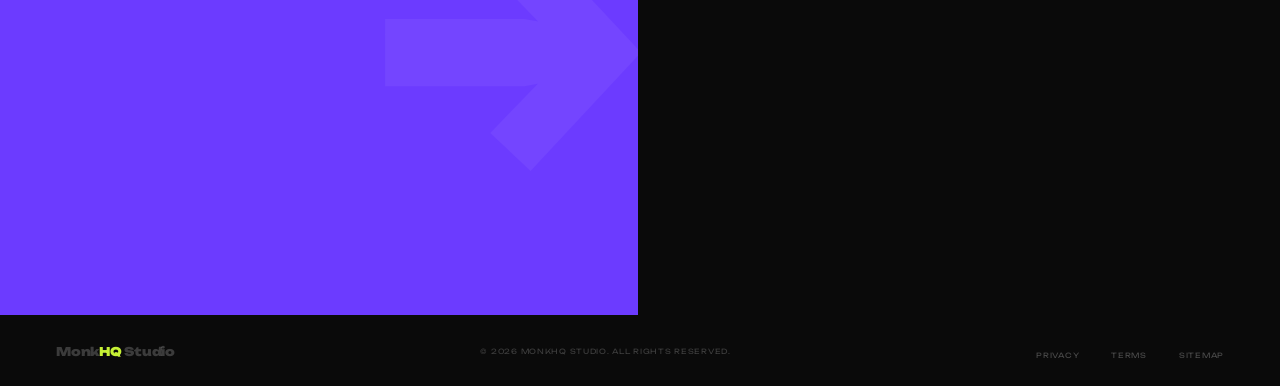
==== commit 3dc92594: "Add files via upload" ====
--- a/core/templates/core/index.html
+++ b/core/templates/core/index.html
@@ -31,7 +31,6 @@
   cursor: none;
 }
 
-/* Grain overlay */
 body::after {
   content: '';
   position: fixed; inset: 0;
@@ -162,30 +161,46 @@
   position: relative; overflow: hidden;
 }
 
-/* Big diagonal stripe */
 .hero-stripe {
   position: absolute;
   top: -10%; right: -5%;
-  width: 55%; height: 130%;
+  width: 45%; height: 130%;
   background: var(--lime);
   transform: skewX(-8deg);
   transform-origin: top right;
   z-index: 0;
 }
 
+/* Full-width hero body, no right panel */
 .hero-body {
-  display: grid; grid-template-columns: 1fr 1fr;
+  display: flex;
+  align-items: center;
   position: relative; z-index: 1;
   min-height: calc(100svh - 64px - 80px);
+  padding: 5rem 3.5rem;
 }
 
 .hero-left {
-  padding: 5rem 3.5rem; display: flex; flex-direction: column; justify-content: center;
-}
-.hero-right {
-  display: flex; flex-direction: column; justify-content: center; align-items: flex-end;
-  padding: 5rem 3.5rem; position: relative;
-}
+  max-width: 700px;
+  display: flex; flex-direction: column; justify-content: center;
+}
+
+h1.hero-h1 {
+  font-family: var(--display);
+  font-size: clamp(3.5rem, 9vw, 9rem);
+  font-weight: 900;
+  line-height: .95;
+  letter-spacing: -.04em;
+  color: var(--b);
+  margin-bottom: 2.5rem;
+  opacity: 0; animation: slideRight .7s .2s cubic-bezier(.22,1,.36,1) forwards;
+}
+h1.hero-h1 .outline {
+  -webkit-text-stroke: 3px var(--b);
+  color: transparent;
+}
+h1.hero-h1 .lime { color: var(--lime); -webkit-text-stroke: 0; }
+h1.hero-h1 .on-lime { color: var(--b); -webkit-text-stroke: 0; }
 
 .hero-tag {
   display: inline-flex; align-items: center; gap: .5rem;
@@ -199,27 +214,9 @@
 .hero-tag-dot { width: 6px; height: 6px; background: var(--b); border-radius: 50%; animation: blink 1.2s infinite; }
 @keyframes blink { 0%,100%{opacity:1} 50%{opacity:0} }
 
-h1.hero-h1 {
-  font-family: var(--display);
-  font-size: clamp(3rem, 7vw, 7.5rem);
-  font-weight: 900;
-  line-height: .95;
-  letter-spacing: -.04em;
-  color: var(--b);
-  margin-bottom: 2.5rem;
-  opacity: 0; animation: slideRight .7s .2s cubic-bezier(.22,1,.36,1) forwards;
-}
-h1.hero-h1 .outline {
-  -webkit-text-stroke: 3px var(--b);
-  color: transparent;
-}
-h1.hero-h1 .lime { color: var(--lime); -webkit-text-stroke: 0; }
-/* lime text on lime bg — invert */
-h1.hero-h1 .on-lime { color: var(--b); -webkit-text-stroke: 0; }
-
 .hero-sub {
-  font-size: .92rem; line-height: 1.8; color: rgba(10,10,10,.6);
-  max-width: 380px; margin-bottom: 3rem;
+  font-size: .95rem; line-height: 1.8; color: rgba(10,10,10,.6);
+  max-width: 480px; margin-bottom: 3rem;
   opacity: 0; animation: fadeUp .6s .4s forwards;
 }
 .hero-btns {
@@ -245,38 +242,6 @@
 }
 .btn-strk:hover { background: var(--b); color: var(--w); }
 
-/* Right side floating card */
-.hero-float-card {
-  background: var(--w); border: 2px solid var(--b);
-  padding: 2.5rem; width: 100%; max-width: 340px;
-  position: relative;
-  box-shadow: 8px 8px 0 var(--b);
-  opacity: 0; animation: popIn .7s .5s cubic-bezier(.34,1.56,.64,1) forwards;
-}
-.hero-card-label {
-  font-family: var(--display); font-size: .5rem; font-weight: 700;
-  letter-spacing: .15em; text-transform: uppercase; color: var(--mid);
-  margin-bottom: 1.5rem;
-}
-.hero-services-list { list-style: none; display: flex; flex-direction: column; gap: 0; }
-.hero-services-list li {
-  font-family: var(--display); font-size: .75rem; font-weight: 400;
-  color: var(--b); padding: .85rem 0;
-  border-bottom: 1px solid var(--border);
-  display: flex; justify-content: space-between; align-items: center;
-  cursor: pointer; transition: color .2s;
-}
-.hero-services-list li:last-child { border-bottom: none; }
-.hero-services-list li:hover { color: var(--violet); }
-.hero-services-list li i { font-size: .55rem; color: var(--lime); background: var(--b); padding: .3rem; }
-.hero-card-badge {
-  position: absolute; top: -16px; right: 20px;
-  background: var(--lime); border: 2px solid var(--b);
-  font-family: var(--display); font-size: .5rem; font-weight: 700;
-  letter-spacing: .1em; text-transform: uppercase;
-  padding: .35rem .8rem; color: var(--b);
-}
-
 /* Scroll ticker */
 .hero-ticker {
   border-top: 2px solid var(--b);
@@ -302,7 +267,7 @@
 }
 .ticker-sep { color: var(--lime); font-size: .5rem; }
 
-/* ── ABOUT / INTRO ── */
+/* ── ABOUT ── */
 .about {
   display: grid; grid-template-columns: 1fr 1fr;
   border-bottom: 2px solid var(--b);
@@ -534,7 +499,7 @@
 /* ── FOOTER ── */
 footer {
   display:flex;justify-content:space-between;align-items:center;
-  padding:1.5rem 3.5rem; border-bottom:none; background:var(--b); flex-wrap:wrap; gap:1rem;
+  padding:1.5rem 3.5rem; background:var(--b); flex-wrap:wrap; gap:1rem;
 }
 .footer-logo { font-family:var(--display);font-size:.75rem;font-weight:900;letter-spacing:-.02em;color:rgba(255,255,255,.2); }
 .footer-logo span { color:var(--lime); }
@@ -564,10 +529,8 @@
   .hamburger { display:flex; }
   .nav-logo { border-right:none; padding-right:0; }
 
-  .hero-body { grid-template-columns:1fr; }
+  .hero-body { padding: 3rem 1.4rem; }
   .hero-stripe { width:90%; top:0; height:50%; right:-5%; transform:none; border-radius:0 0 0 30%; }
-  .hero-left { padding:3rem 1.4rem; }
-  .hero-right { display:none; }
   h1.hero-h1 { font-size:clamp(2.8rem,12vw,4.5rem); }
   h1.hero-h1 .outline { -webkit-text-stroke:2px var(--b); }
   .hero-sub { font-size:.84rem; }
@@ -660,20 +623,7 @@
       <p class="hero-sub">Transforming ambitious ideas into exceptional digital experiences that command attention and drive measurable growth.</p>
       <div class="hero-btns">
         <a href="#work" class="btn-blk">View Our Work <i class="fas fa-arrow-right"></i></a>
-        <a href="#" class="btn-strk">Start a Project</a>
-      </div>
-    </div>
-    <div class="hero-right">
-      <div class="hero-float-card">
-        <div class="hero-card-badge">Services</div>
-        <p class="hero-card-label">What We Do</p>
-        <ul class="hero-services-list">
-          <li>Web Development <i class="fas fa-arrow-right"></i></li>
-          <li>Influencer Marketing <i class="fas fa-arrow-right"></i></li>
-          <li>AI Agents <i class="fas fa-arrow-right"></i></li>
-          <li>UI/UX Design <i class="fas fa-arrow-right"></i></li>
-          <li>SEO & Growth <i class="fas fa-arrow-right"></i></li>
-        </ul>
+        <a href="#contact" class="btn-strk">Start a Project</a>
       </div>
     </div>
   </div>
@@ -919,7 +869,7 @@
 
 <footer>
   <div class="footer-logo">Monk<span>HQ</span> Studio</div>
-  <p class="footer-copy"> 2026 MonkHQ Studio. All rights reserved.</p>
+  <p class="footer-copy">© 2026 MonkHQ Studio. All rights reserved.</p>
   <ul class="footer-links">
     <li><a href="#">Privacy</a></li>
     <li><a href="#">Terms</a></li>
@@ -931,8 +881,11 @@
 // Cursor
 const cur = document.getElementById('cur');
 const trail = document.getElementById('cur-trail');
-let tx = 0, ty = 0, rx = 0, ry = 0;
-document.addEventListener('mousemove', e => { tx = e.clientX; ty = e.clientY; cur.style.left=tx+'px'; cur.style.top=ty+'px'; setTimeout(()=>{ trail.style.left=tx+'px'; trail.style.top=ty+'px'; }, 100); });
+document.addEventListener('mousemove', e => {
+  const tx = e.clientX, ty = e.clientY;
+  cur.style.left=tx+'px'; cur.style.top=ty+'px';
+  setTimeout(()=>{ trail.style.left=tx+'px'; trail.style.top=ty+'px'; }, 100);
+});
 document.querySelectorAll('a,button,.svc,.wc,.tc').forEach(el => {
   el.addEventListener('mouseenter',()=>cur.classList.add('big'));
   el.addEventListener('mouseleave',()=>cur.classList.remove('big'));
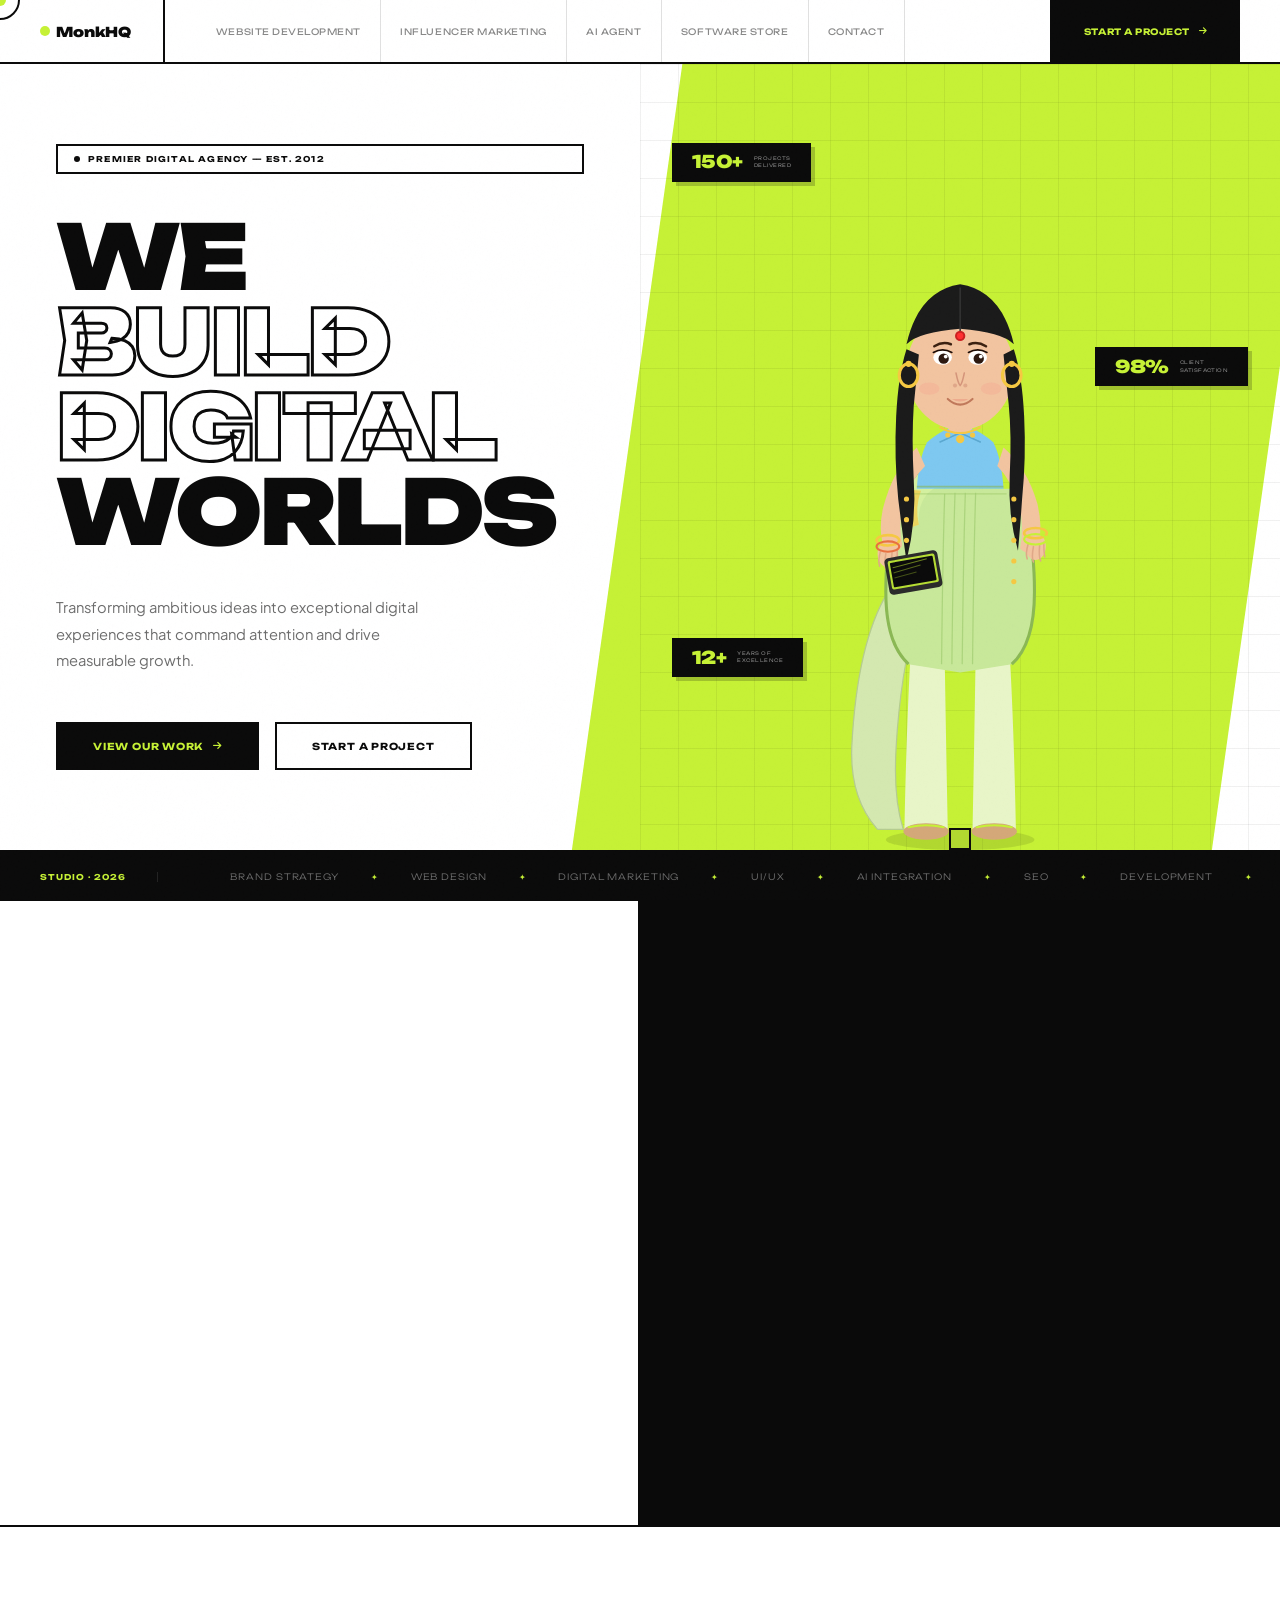
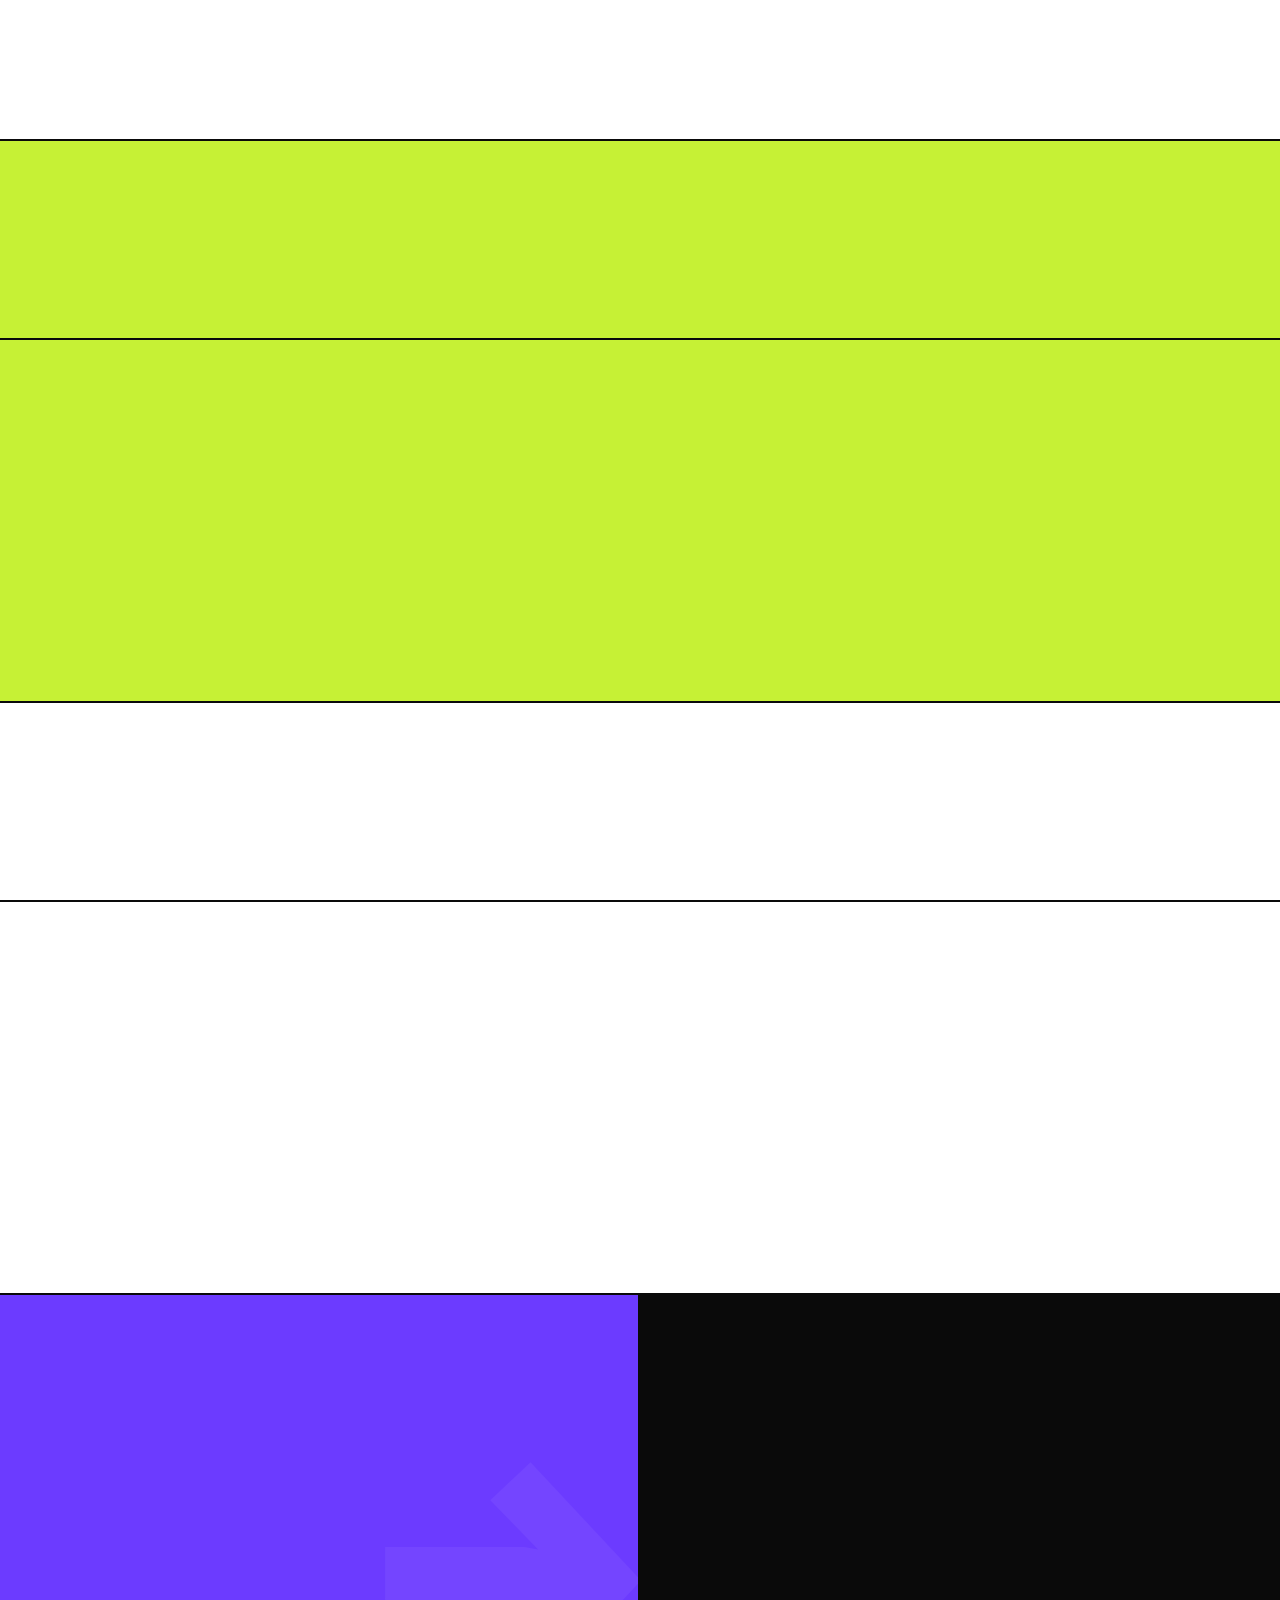
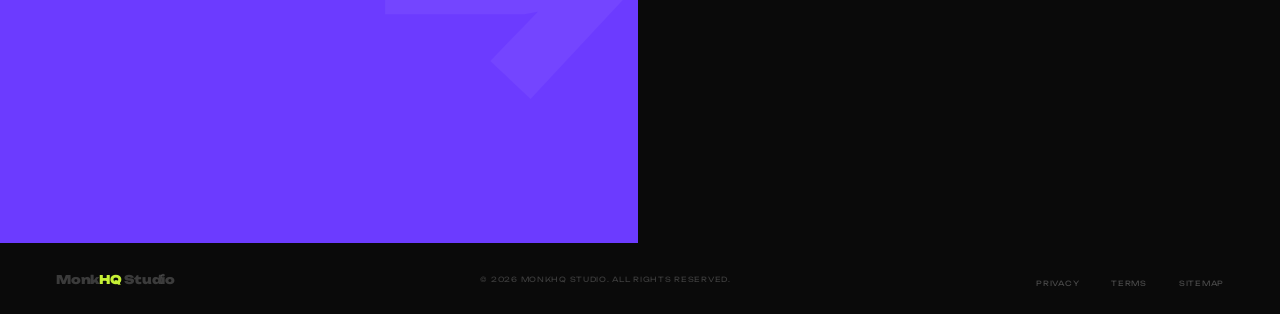
==== commit f63e99c3: "Add files via upload" ====
--- a/core/templates/core/index.html
+++ b/core/templates/core/index.html
@@ -9,572 +9,268 @@
 <link rel="stylesheet" href="https://cdnjs.cloudflare.com/ajax/libs/font-awesome/6.4.0/css/all.min.css">
 <style>
 :root {
-  --w: #ffffff;
-  --b: #0a0a0a;
-  --lime: #c6f135;
-  --lime2: #c6f135;
-  --violet: #6c3bff;
-  --pink: #ff3b8b;
-  --mid: #888;
-  --border: #e0e0e0;
-  --display: 'Unbounded', sans-serif;
-  --body: 'Plus Jakarta Sans', sans-serif;
+  --w: #ffffff; --b: #0a0a0a; --lime: #c6f135; --violet: #6c3bff;
+  --mid: #888; --border: #e0e0e0;
+  --display: 'Unbounded', sans-serif; --body: 'Plus Jakarta Sans', sans-serif;
 }
-
-*, *::before, *::after { margin: 0; padding: 0; box-sizing: border-box; }
-html { scroll-behavior: smooth; }
-body {
-  background: var(--w);
-  color: var(--b);
-  font-family: var(--body);
-  overflow-x: hidden;
-  cursor: none;
-}
-
-body::after {
-  content: '';
-  position: fixed; inset: 0;
-  background-image: url("data:image/svg+xml,%3Csvg viewBox='0 0 512 512' xmlns='http://www.w3.org/2000/svg'%3E%3Cfilter id='n'%3E%3CfeTurbulence type='fractalNoise' baseFrequency='0.75' numOctaves='4' stitchTiles='stitch'/%3E%3C/filter%3E%3Crect width='100%25' height='100%25' filter='url(%23n)' opacity='0.03'/%3E%3C/svg%3E");
-  pointer-events: none; z-index: 9000; opacity: .5;
-}
-
-/* ── CURSOR ── */
-#cur {
-  width: 12px; height: 12px; border-radius: 50%;
-  background: var(--lime); position: fixed; top:0; left:0;
-  pointer-events: none; z-index: 9999;
-  transform: translate(-50%,-50%);
-  transition: width .25s, height .25s, background .25s, border-radius .25s;
-  mix-blend-mode: multiply;
-}
-#cur.big { width: 60px; height: 60px; background: var(--lime); border-radius: 4px; }
-#cur-trail {
-  width: 40px; height: 40px; border: 2px solid var(--b);
-  border-radius: 50%; position: fixed; top:0; left:0;
-  pointer-events: none; z-index: 9998;
-  transform: translate(-50%,-50%);
-  transition: all .18s ease;
-}
-#cur.big ~ #cur-trail { transform: translate(-50%,-50%) scale(0); }
-
-/* ── NAV ── */
-nav {
-  position: fixed; top: 0; left: 0; right: 0; z-index: 500;
-  background: var(--w);
-  border-bottom: 2px solid var(--b);
-  padding: 0 2.5rem;
-  display: flex; align-items: stretch; height: 64px;
-  transition: height .3s;
-}
-.nav-logo {
-  font-family: var(--display);
-  font-size: .85rem; font-weight: 900;
-  letter-spacing: -.02em; color: var(--b);
-  text-decoration: none;
-  display: flex; align-items: center;
-  border-right: 2px solid var(--b);
-  padding-right: 2rem; margin-right: 2rem;
-  gap: .4rem;
-}
-.nav-logo-dot { width: 10px; height: 10px; background: var(--lime); border-radius: 50%; flex-shrink: 0; }
-.nav-links { display: flex; align-items: stretch; list-style: none; gap: 0; flex: 1; }
-.nav-links li { display: flex; align-items: center; }
-.nav-links a {
-  font-family: var(--display); font-size: .55rem; font-weight: 400;
-  letter-spacing: .06em; text-transform: uppercase;
-  color: var(--mid); text-decoration: none;
-  padding: 0 1.2rem; height: 100%;
-  display: flex; align-items: center;
-  border-right: 1px solid var(--border);
-  transition: background .2s, color .2s;
-  white-space: nowrap;
-}
-.nav-links a:hover { background: var(--lime2); color: var(--b); }
-.nav-cta {
-  margin-left: auto;
-  font-family: var(--display); font-size: .55rem; font-weight: 700;
-  letter-spacing: .06em; text-transform: uppercase;
-  background: var(--b); color: var(--lime);
-  padding: 0 2rem; text-decoration: none;
-  display: flex; align-items: center; gap: .6rem;
-  transition: background .25s, color .25s;
-  border-left: 2px solid var(--b);
-  white-space: nowrap;
-}
-.nav-cta:hover { background: var(--lime); color: var(--b); }
-
-/* Hamburger */
-.hamburger {
-  display: none; flex-direction: column; justify-content: center;
-  align-items: center; gap: 5px;
-  width: 44px; height: 44px; background: transparent; border: 2px solid var(--b);
-  cursor: pointer; margin-left: auto; flex-shrink: 0;
-}
-.hamburger span { display: block; width: 18px; height: 2px; background: var(--b); transition: all .3s ease; transform-origin: center; }
-.hamburger.open span:nth-child(1) { transform: translateY(7px) rotate(45deg); }
-.hamburger.open span:nth-child(2) { opacity: 0; }
-.hamburger.open span:nth-child(3) { transform: translateY(-7px) rotate(-45deg); }
-
-/* Mobile menu */
-.mob-menu {
-  position: fixed; inset: 0; background: var(--b);
-  z-index: 450; display: flex; flex-direction: column;
-  padding: 5rem 2rem 3rem;
-  transform: translateX(100%);
-  transition: transform .5s cubic-bezier(.77,0,.18,1);
-}
-.mob-menu.open { transform: translateX(0); }
-.mob-menu ul { list-style: none; flex: 1; display: flex; flex-direction: column; justify-content: center; gap: .5rem; }
-.mob-menu a {
-  font-family: var(--display); font-size: clamp(1.8rem, 8vw, 2.8rem);
-  font-weight: 700; color: rgba(255,255,255,.15);
-  text-decoration: none; letter-spacing: -.02em;
-  display: flex; align-items: center; gap: .8rem;
-  padding: .6rem 0; border-bottom: 1px solid rgba(255,255,255,.06);
-  transition: color .3s;
-}
-.mob-menu a:hover { color: var(--lime); }
-.mob-link-num { font-family: var(--display); font-size: .55rem; color: var(--lime); font-weight: 400; }
-.mob-cta {
-  display: inline-block; margin-top: 2rem;
-  font-family: var(--display); font-size: .7rem; font-weight: 700;
-  letter-spacing: .08em; text-transform: uppercase;
-  background: var(--lime); color: var(--b);
-  padding: 1rem 2.5rem; text-decoration: none;
-  align-self: flex-start;
-}
-.mob-close {
-  position: absolute; top: 1.5rem; right: 1.5rem;
-  background: transparent; border: 2px solid rgba(255,255,255,.2);
-  color: rgba(255,255,255,.5); width: 44px; height: 44px;
-  cursor: pointer; font-size: 1rem; display: flex; align-items: center; justify-content: center;
-  transition: border-color .3s, color .3s;
-}
-.mob-close:hover { border-color: var(--lime); color: var(--lime); }
-
-/* ── HERO ── */
-.hero {
-  min-height: 100svh;
-  padding-top: 64px;
-  display: grid;
-  grid-template-rows: 1fr auto;
-  position: relative; overflow: hidden;
-}
-
-.hero-stripe {
-  position: absolute;
-  top: -10%; right: -5%;
-  width: 45%; height: 130%;
-  background: var(--lime);
-  transform: skewX(-8deg);
-  transform-origin: top right;
-  z-index: 0;
-}
-
-/* Full-width hero body, no right panel */
-.hero-body {
-  display: flex;
-  align-items: center;
-  position: relative; z-index: 1;
-  min-height: calc(100svh - 64px - 80px);
-  padding: 5rem 3.5rem;
-}
-
-.hero-left {
-  max-width: 700px;
-  display: flex; flex-direction: column; justify-content: center;
-}
-
-h1.hero-h1 {
-  font-family: var(--display);
-  font-size: clamp(3.5rem, 9vw, 9rem);
-  font-weight: 900;
-  line-height: .95;
-  letter-spacing: -.04em;
-  color: var(--b);
-  margin-bottom: 2.5rem;
-  opacity: 0; animation: slideRight .7s .2s cubic-bezier(.22,1,.36,1) forwards;
-}
-h1.hero-h1 .outline {
-  -webkit-text-stroke: 3px var(--b);
-  color: transparent;
-}
-h1.hero-h1 .lime { color: var(--lime); -webkit-text-stroke: 0; }
-h1.hero-h1 .on-lime { color: var(--b); -webkit-text-stroke: 0; }
-
-.hero-tag {
-  display: inline-flex; align-items: center; gap: .5rem;
-  font-family: var(--display); font-size: .5rem; font-weight: 700;
-  letter-spacing: .15em; text-transform: uppercase;
-  color: var(--b); background: transparent;
-  border: 2px solid var(--b); padding: .5rem 1rem;
-  margin-bottom: 2.5rem;
-  opacity: 0; animation: popIn .5s .1s cubic-bezier(.34,1.56,.64,1) forwards;
-}
-.hero-tag-dot { width: 6px; height: 6px; background: var(--b); border-radius: 50%; animation: blink 1.2s infinite; }
-@keyframes blink { 0%,100%{opacity:1} 50%{opacity:0} }
-
-.hero-sub {
-  font-size: .95rem; line-height: 1.8; color: rgba(10,10,10,.6);
-  max-width: 480px; margin-bottom: 3rem;
-  opacity: 0; animation: fadeUp .6s .4s forwards;
-}
-.hero-btns {
-  display: flex; gap: 1rem; flex-wrap: wrap;
-  opacity: 0; animation: fadeUp .6s .55s forwards;
-}
-.btn-blk {
-  font-family: var(--display); font-size: .6rem; font-weight: 700;
-  letter-spacing: .08em; text-transform: uppercase;
-  background: var(--b); color: var(--lime);
-  padding: 1rem 2.2rem; text-decoration: none;
-  display: inline-flex; align-items: center; gap: .6rem;
-  border: 2px solid var(--b); transition: background .25s, color .25s;
-}
-.btn-blk:hover { background: var(--violet); border-color: var(--violet); color: #fff; }
-.btn-strk {
-  font-family: var(--display); font-size: .6rem; font-weight: 700;
-  letter-spacing: .08em; text-transform: uppercase;
-  background: transparent; color: var(--b);
-  padding: 1rem 2.2rem; text-decoration: none;
-  display: inline-flex; align-items: center; gap: .6rem;
-  border: 2px solid var(--b); transition: background .25s, color .25s;
-}
-.btn-strk:hover { background: var(--b); color: var(--w); }
-
-/* Scroll ticker */
-.hero-ticker {
-  border-top: 2px solid var(--b);
-  background: var(--b);
-  padding: 1.2rem 2.5rem;
-  display: flex; align-items: center; gap: 2rem;
-  overflow: hidden; position: relative; z-index: 1;
-}
-.ticker-label {
-  font-family: var(--display); font-size: .5rem; font-weight: 700;
-  letter-spacing: .12em; text-transform: uppercase;
-  color: var(--lime); white-space: nowrap; flex-shrink: 0;
-  padding-right: 2rem; border-right: 1px solid rgba(255,255,255,.1);
-}
-.ticker-track {
-  display: flex; animation: marquee 18s linear infinite; white-space: nowrap;
-}
-.ticker-item {
-  font-family: var(--display); font-size: .55rem; font-weight: 300;
-  letter-spacing: .1em; text-transform: uppercase;
-  color: rgba(255,255,255,.4); padding: 0 2.5rem;
-  display: flex; align-items: center; gap: 2rem;
-}
-.ticker-sep { color: var(--lime); font-size: .5rem; }
-
-/* ── ABOUT ── */
-.about {
-  display: grid; grid-template-columns: 1fr 1fr;
-  border-bottom: 2px solid var(--b);
-}
-.about-left {
-  padding: 6rem 3.5rem; border-right: 2px solid var(--b);
-}
-.about-right { padding: 6rem 3.5rem; background: var(--b); }
-
-.kicker {
-  font-family: var(--display); font-size: .5rem; font-weight: 700;
-  letter-spacing: .2em; text-transform: uppercase;
-  color: var(--lime); margin-bottom: 1.5rem; display: block;
-}
-.about-right .kicker { color: var(--lime); }
-
-h2.big-h {
-  font-family: var(--display);
-  font-size: clamp(2rem, 4vw, 4rem);
-  font-weight: 900; line-height: 1.0;
-  letter-spacing: -.04em; color: var(--b);
-}
-h2.big-h em { font-style: normal; color: var(--violet); }
-h2.big-h.inv { color: var(--w); }
-h2.big-h.inv em { color: var(--lime); }
-
-.about-desc { font-size: .88rem; line-height: 1.85; color: rgba(10,10,10,.55); margin-top: 1.8rem; max-width: 420px; }
-.about-right .about-desc { color: rgba(255,255,255,.45); }
-
-.stat-row { display: flex; gap: 2.5rem; margin-top: 3rem; flex-wrap: wrap; }
-.stat-box { }
-.stat-box-n {
-  font-family: var(--display); font-size: 3rem; font-weight: 900;
-  line-height: 1; letter-spacing: -.04em; color: var(--b);
-}
-.about-right .stat-box-n { color: var(--lime); }
-.stat-box-l { font-family: var(--display); font-size: .5rem; font-weight: 400; letter-spacing: .1em; text-transform: uppercase; color: var(--mid); margin-top: .3rem; }
-.about-right .stat-box-l { color: rgba(255,255,255,.3); }
-
-/* ── SERVICES ── */
-.services { border-bottom: 2px solid var(--b); }
-.services-head {
-  padding: 4rem 3.5rem 0;
-  display: flex; justify-content: space-between; align-items: flex-end;
-  border-bottom: 2px solid var(--b);
-  padding-bottom: 3rem;
-  gap: 2rem;
-}
-.services-grid {
-  display: grid; grid-template-columns: repeat(3, 1fr);
-}
-.svc {
-  padding: 3rem 3.5rem;
-  border-right: 2px solid var(--b);
-  border-bottom: 2px solid var(--b);
-  position: relative; overflow: hidden;
-  transition: background .3s;
-}
-.svc:nth-child(3n) { border-right: none; }
-.svc:nth-child(4),.svc:nth-child(5),.svc:nth-child(6) { border-bottom: none; }
-.svc::before {
-  content: '';
-  position: absolute; bottom: 0; left: 0;
-  width: 0; height: 3px; background: var(--lime);
-  transition: width .45s cubic-bezier(.4,0,.2,1);
-}
-.svc:hover::before { width: 100%; }
-.svc:hover { background: #fafff0; }
-
-.svc-num { font-family: var(--display); font-size: .5rem; font-weight: 700; letter-spacing: .15em; color: var(--mid); margin-bottom: 2rem; }
-.svc-icon {
-  width: 48px; height: 48px; border: 2px solid var(--b);
-  display: flex; align-items: center; justify-content: center;
-  margin-bottom: 1.8rem; transition: background .3s, border-color .3s;
-}
-.svc:hover .svc-icon { background: var(--lime); border-color: var(--lime); }
-.svc-icon i { font-size: 1rem; color: var(--b); }
-.svc-name { font-family: var(--display); font-size: 1rem; font-weight: 700; letter-spacing: -.02em; color: var(--b); margin-bottom: .9rem; line-height: 1.2; }
-.svc-desc { font-size: .75rem; line-height: 1.85; color: var(--mid); }
-.svc-more {
-  display: inline-flex; align-items: center; gap: .4rem; margin-top: 1.8rem;
-  font-family: var(--display); font-size: .5rem; font-weight: 700;
-  letter-spacing: .1em; text-transform: uppercase;
-  color: var(--b); text-decoration: none;
-  opacity: 0; transform: translateX(-8px); transition: opacity .3s, transform .3s, color .3s;
-}
-.svc:hover .svc-more { opacity: 1; transform: translateX(0); }
-.svc-more:hover { color: var(--violet); }
-
-/* ── WORK ── */
-.work { border-bottom: 2px solid var(--b); }
-.work-head {
-  padding: 4rem 3.5rem 3rem;
-  border-bottom: 2px solid var(--b);
-  display: flex; justify-content: space-between; align-items: flex-end; gap: 2rem;
-}
-.work-grid { display: grid; grid-template-columns: repeat(12,1fr); grid-template-rows: 380px 280px; }
-.wc { position: relative; overflow: hidden; border-right: 2px solid var(--b); border-bottom: 2px solid var(--b); }
-.wc:nth-child(1) { grid-column: 1/8; grid-row:1; }
-.wc:nth-child(2) { grid-column: 8/13; grid-row:1; border-right: none; }
-.wc:nth-child(3) { grid-column: 1/5; grid-row:2; }
-.wc:nth-child(4) { grid-column: 5/13; grid-row:2; border-right: none; border-bottom: none; }
-.wc:nth-child(3) { border-bottom: none; }
-.wc img { width:100%;height:100%;object-fit:cover;display:block;transition:transform .9s ease;filter:saturate(.8); }
-.wc:hover img { transform:scale(1.06);filter:saturate(1); }
-.wc-overlay {
-  position:absolute;inset:0;padding:2rem;
-  display:flex;flex-direction:column;justify-content:flex-end;
-  background: linear-gradient(to top, rgba(10,10,10,.8) 0%,transparent 60%);
-}
-.wc-tag { font-family:var(--display);font-size:.48rem;font-weight:700;letter-spacing:.15em;text-transform:uppercase;color:var(--lime);margin-bottom:.5rem; }
-.wc-title { font-family:var(--display);font-size:1.3rem;font-weight:900;letter-spacing:-.03em;color:var(--w);line-height:1.1; }
-.wc-sub { font-size:.65rem;color:rgba(255,255,255,.5);margin-top:.25rem; }
-.wc-btn {
-  position:absolute;top:1.2rem;right:1.2rem;
-  width:40px;height:40px;background:var(--lime);border:2px solid var(--b);
-  display:flex;align-items:center;justify-content:center;color:var(--b);
-  font-size:.7rem;
-  opacity:0;transform:scale(.7) rotate(-45deg);
-  transition:opacity .3s,transform .3s;
-}
-.wc:hover .wc-btn { opacity:1;transform:scale(1) rotate(0); }
-
-/* ── PROCESS ── */
-.process { background: var(--lime); border-bottom: 2px solid var(--b); }
-.process-head { padding: 4rem 3.5rem 3rem; border-bottom: 2px solid var(--b); display: flex; justify-content: space-between; align-items: flex-end; gap: 2rem; }
-.process-head .big-h em { color: var(--violet); }
-.process-steps { display: grid; grid-template-columns: repeat(5,1fr); }
-.pstep {
-  padding: 3rem 2.5rem;
-  border-right: 2px solid var(--b);
-  transition: background .3s;
-}
-.pstep:last-child { border-right: none; }
-.pstep:hover { background: rgba(255,255,255,.5); }
-.pstep-n { font-family:var(--display);font-size:3.5rem;font-weight:900;letter-spacing:-.05em;color:rgba(10,10,10,.12);line-height:1;margin-bottom:2rem;transition:color .3s; }
-.pstep:hover .pstep-n { color:rgba(10,10,10,.3); }
-.pstep-icon { width:40px;height:40px;background:var(--b);display:flex;align-items:center;justify-content:center;margin-bottom:1.5rem;transition:background .3s; }
-.pstep:hover .pstep-icon { background:var(--violet); }
-.pstep-icon i { font-size:.85rem;color:var(--lime);transition:color .3s; }
-.pstep:hover .pstep-icon i { color:#fff; }
-.pstep-name { font-family:var(--display);font-size:.85rem;font-weight:700;letter-spacing:-.02em;color:var(--b);margin-bottom:.8rem;line-height:1.2; }
-.pstep-desc { font-size:.7rem;line-height:1.85;color:rgba(10,10,10,.6); }
-
-/* ── TESTIMONIALS ── */
-.testi { border-bottom: 2px solid var(--b); }
-.testi-head { padding: 4rem 3.5rem 3rem; border-bottom: 2px solid var(--b); display: flex; justify-content: space-between; align-items: flex-end; gap: 2rem; }
-.testi-grid { display: grid; grid-template-columns: repeat(3,1fr); }
-.tc {
-  padding: 3rem 3.5rem;
-  border-right: 2px solid var(--b);
-  transition: background .3s;
-}
-.tc:last-child { border-right: none; }
-.tc:hover { background: #f9f9f9; }
-.tc.feat { background: var(--b); }
-.tc.feat:hover { background: #111; }
-.tc-stars { display:flex;gap:.3rem;margin-bottom:1.8rem; }
-.tc-stars i { font-size:.6rem;color:var(--lime); }
-.tc.feat .tc-stars i { color:var(--lime); }
-.tc-q { font-family:var(--display);font-size:3rem;font-weight:900;line-height:.7;color:var(--lime);margin-bottom:1rem; }
-.tc-text { font-family:'Plus Jakarta Sans';font-size:.95rem;font-style:italic;line-height:1.75;color:var(--b);margin-bottom:2rem; }
-.tc.feat .tc-text { color:rgba(255,255,255,.8); }
-.tc-author { display:flex;align-items:center;gap:1rem; }
-.tc-av {
-  width:42px;height:42px;border:2px solid var(--b);
-  display:flex;align-items:center;justify-content:center;
-  font-family:var(--display);font-size:.9rem;font-weight:900;color:var(--b);background:var(--lime);
-  flex-shrink:0;
-}
-.tc.feat .tc-av { background:rgba(255,255,255,.1);border-color:rgba(255,255,255,.15);color:var(--lime); }
-.tc-name { font-family:var(--display);font-size:.6rem;font-weight:700;letter-spacing:.05em;color:var(--b); }
-.tc.feat .tc-name { color:var(--w); }
-.tc-co { font-size:.62rem;color:var(--mid);margin-top:.2rem; }
-.tc.feat .tc-co { color:rgba(255,255,255,.3); }
-
-/* ── CTA SECTION ── */
-.cta-section {
-  display: grid; grid-template-columns: 1fr 1fr;
-  border-bottom: 2px solid var(--b);
-}
-.cta-left {
-  background: var(--violet); padding: 7rem 3.5rem;
-  display: flex; flex-direction: column; justify-content: center;
-  border-right: 2px solid var(--b); position: relative; overflow: hidden;
-}
-.cta-left::before {
-  content: '→';
-  position: absolute; right: -1rem; top: 50%;
-  transform: translateY(-50%);
-  font-family: var(--display); font-size: 20rem; font-weight: 900;
-  color: rgba(255,255,255,.05); line-height: 1; pointer-events: none;
-}
-.cta-left h2 { font-family:var(--display);font-size:clamp(2rem,4vw,4rem);font-weight:900;letter-spacing:-.04em;line-height:1;color:#fff;position:relative;z-index:1; }
-.cta-left p { font-size:.88rem;line-height:1.8;color:rgba(255,255,255,.5);margin-top:1.5rem;max-width:360px;position:relative;z-index:1; }
-.cta-left a {
-  margin-top:3rem;display:inline-flex;align-items:center;gap:.6rem;
-  font-family:var(--display);font-size:.6rem;font-weight:700;letter-spacing:.08em;text-transform:uppercase;
-  background:var(--lime);color:var(--b);padding:1rem 2.2rem;text-decoration:none;
-  border:2px solid transparent;transition:background .25s,color .25s;
-  width:fit-content;position:relative;z-index:1;
-}
-.cta-left a:hover { background:#fff; }
-
-.cta-right {
-  padding: 7rem 3.5rem;
-  display: flex; flex-direction: column; justify-content: center;
-  background: var(--b);
-}
-.cta-right h2 { font-family:var(--display);font-size:clamp(1.8rem,3vw,3rem);font-weight:900;letter-spacing:-.04em;line-height:1.1;color:var(--w); }
-.cta-right h2 span { color:var(--lime); }
-
-.cta-email {
-  font-family:var(--display);font-size:clamp(.9rem,2vw,1.8rem);font-weight:300;
-  color:rgba(255,255,255,.25);text-decoration:none;letter-spacing:-.01em;
-  margin-top:2rem;display:block;transition:color .3s;
-  border-top:1px solid rgba(255,255,255,.08);padding-top:2rem;
-}
-.cta-email:hover { color:var(--lime); }
-.socials { display:flex;gap:1rem;margin-top:3rem; }
-.social-link {
-  width:44px;height:44px;border:1px solid rgba(255,255,255,.15);
-  display:flex;align-items:center;justify-content:center;
-  color:rgba(255,255,255,.3);text-decoration:none;font-size:.85rem;
-  transition:background .3s,border-color .3s,color .3s;
-}
-.social-link:hover { background:var(--lime);border-color:var(--lime);color:var(--b); }
-
-/* ── FOOTER ── */
-footer {
-  display:flex;justify-content:space-between;align-items:center;
-  padding:1.5rem 3.5rem; background:var(--b); flex-wrap:wrap; gap:1rem;
-}
-.footer-logo { font-family:var(--display);font-size:.75rem;font-weight:900;letter-spacing:-.02em;color:rgba(255,255,255,.2); }
-.footer-logo span { color:var(--lime); }
-.footer-copy { font-family:var(--display);font-size:.45rem;letter-spacing:.1em;text-transform:uppercase;color:rgba(255,255,255,.2); }
-.footer-links { display:flex;gap:2rem;list-style:none; }
-.footer-links a { font-family:var(--display);font-size:.45rem;letter-spacing:.1em;text-transform:uppercase;color:rgba(255,255,255,.25);text-decoration:none;transition:color .25s; }
-.footer-links a:hover { color:var(--lime); }
-
-/* ── REVEAL ── */
-.reveal { opacity:0;transform:translateY(20px);transition:opacity .7s ease,transform .7s ease; }
-.reveal.v { opacity:1;transform:translateY(0); }
-
-/* ── ANIMATIONS ── */
-@keyframes fadeUp { from{opacity:0;transform:translateY(20px)}to{opacity:1;transform:none} }
-@keyframes slideRight { from{opacity:0;transform:translateX(-30px)}to{opacity:1;transform:none} }
-@keyframes popIn { from{opacity:0;transform:scale(.85)}to{opacity:1;transform:scale(1)} }
-@keyframes marquee { from{transform:translateX(0)}to{transform:translateX(-50%)} }
+*,*::before,*::after{margin:0;padding:0;box-sizing:border-box}
+html{scroll-behavior:smooth}
+body{background:var(--w);color:var(--b);font-family:var(--body);overflow-x:hidden;cursor:none}
+body::after{content:'';position:fixed;inset:0;background-image:url("data:image/svg+xml,%3Csvg viewBox='0 0 512 512' xmlns='http://www.w3.org/2000/svg'%3E%3Cfilter id='n'%3E%3CfeTurbulence type='fractalNoise' baseFrequency='0.75' numOctaves='4' stitchTiles='stitch'/%3E%3C/filter%3E%3Crect width='100%25' height='100%25' filter='url(%23n)' opacity='0.03'/%3E%3C/svg%3E");pointer-events:none;z-index:9000;opacity:.5}
+
+/* CURSOR */
+#cur{width:12px;height:12px;border-radius:50%;background:var(--lime);position:fixed;top:0;left:0;pointer-events:none;z-index:9999;transform:translate(-50%,-50%);transition:width .25s,height .25s,background .25s,border-radius .25s;mix-blend-mode:multiply}
+#cur.big{width:60px;height:60px;border-radius:4px}
+#cur-trail{width:40px;height:40px;border:2px solid var(--b);border-radius:50%;position:fixed;top:0;left:0;pointer-events:none;z-index:9998;transform:translate(-50%,-50%);transition:all .18s ease}
+
+/* NAV */
+nav{position:fixed;top:0;left:0;right:0;z-index:500;background:var(--w);border-bottom:2px solid var(--b);padding:0 2.5rem;display:flex;align-items:stretch;height:64px}
+.nav-logo{font-family:var(--display);font-size:.85rem;font-weight:900;letter-spacing:-.02em;color:var(--b);text-decoration:none;display:flex;align-items:center;border-right:2px solid var(--b);padding-right:2rem;margin-right:2rem;gap:.4rem}
+.nav-logo-dot{width:10px;height:10px;background:var(--lime);border-radius:50%;flex-shrink:0}
+.nav-links{display:flex;align-items:stretch;list-style:none;flex:1}
+.nav-links li{display:flex;align-items:center}
+.nav-links a{font-family:var(--display);font-size:.55rem;font-weight:400;letter-spacing:.06em;text-transform:uppercase;color:var(--mid);text-decoration:none;padding:0 1.2rem;height:100%;display:flex;align-items:center;border-right:1px solid var(--border);transition:background .2s,color .2s;white-space:nowrap}
+.nav-links a:hover{background:var(--lime);color:var(--b)}
+.nav-cta{margin-left:auto;font-family:var(--display);font-size:.55rem;font-weight:700;letter-spacing:.06em;text-transform:uppercase;background:var(--b);color:var(--lime);padding:0 2rem;text-decoration:none;display:flex;align-items:center;gap:.6rem;transition:background .25s,color .25s;border-left:2px solid var(--b);white-space:nowrap}
+.nav-cta:hover{background:var(--lime);color:var(--b)}
+.hamburger{display:none;flex-direction:column;justify-content:center;align-items:center;gap:5px;width:44px;height:44px;background:transparent;border:2px solid var(--b);cursor:pointer;margin-left:auto;flex-shrink:0}
+.hamburger span{display:block;width:18px;height:2px;background:var(--b);transition:all .3s ease;transform-origin:center}
+.hamburger.open span:nth-child(1){transform:translateY(7px) rotate(45deg)}
+.hamburger.open span:nth-child(2){opacity:0}
+.hamburger.open span:nth-child(3){transform:translateY(-7px) rotate(-45deg)}
+.mob-menu{position:fixed;inset:0;background:var(--b);z-index:450;display:flex;flex-direction:column;padding:5rem 2rem 3rem;transform:translateX(100%);transition:transform .5s cubic-bezier(.77,0,.18,1)}
+.mob-menu.open{transform:translateX(0)}
+.mob-menu ul{list-style:none;flex:1;display:flex;flex-direction:column;justify-content:center;gap:.5rem}
+.mob-menu a{font-family:var(--display);font-size:clamp(1.8rem,8vw,2.8rem);font-weight:700;color:rgba(255,255,255,.15);text-decoration:none;letter-spacing:-.02em;display:flex;align-items:center;gap:.8rem;padding:.6rem 0;border-bottom:1px solid rgba(255,255,255,.06);transition:color .3s}
+.mob-menu a:hover{color:var(--lime)}
+.mob-link-num{font-family:var(--display);font-size:.55rem;color:var(--lime);font-weight:400}
+.mob-cta{display:inline-block;margin-top:2rem;font-family:var(--display);font-size:.7rem;font-weight:700;letter-spacing:.08em;text-transform:uppercase;background:var(--lime);color:var(--b);padding:1rem 2.5rem;text-decoration:none;align-self:flex-start}
+.mob-close{position:absolute;top:1.5rem;right:1.5rem;background:transparent;border:2px solid rgba(255,255,255,.2);color:rgba(255,255,255,.5);width:44px;height:44px;cursor:pointer;font-size:1rem;display:flex;align-items:center;justify-content:center;transition:border-color .3s,color .3s}
+.mob-close:hover{border-color:var(--lime);color:var(--lime)}
+
+/* HERO */
+.hero{min-height:100svh;padding-top:64px;display:grid;grid-template-rows:1fr auto;position:relative;overflow:hidden}
+.hero-stripe{position:absolute;top:-10%;right:-5%;width:50%;height:130%;background:var(--lime);transform:skewX(-8deg);transform-origin:top right;z-index:0}
+.hero-body{display:grid;grid-template-columns:1fr 1fr;position:relative;z-index:1;min-height:calc(100svh - 64px - 80px)}
+.hero-left{padding:5rem 3.5rem;display:flex;flex-direction:column;justify-content:center}
+.hero-tag{display:inline-flex;align-items:center;gap:.5rem;font-family:var(--display);font-size:.5rem;font-weight:700;letter-spacing:.15em;text-transform:uppercase;color:var(--b);border:2px solid var(--b);padding:.5rem 1rem;margin-bottom:2.5rem;opacity:0;animation:popIn .5s .1s cubic-bezier(.34,1.56,.64,1) forwards}
+.hero-tag-dot{width:6px;height:6px;background:var(--b);border-radius:50%;animation:blink 1.2s infinite}
+@keyframes blink{0%,100%{opacity:1}50%{opacity:0}}
+h1.hero-h1{font-family:var(--display);font-size:clamp(3rem,7vw,7.5rem);font-weight:900;line-height:.95;letter-spacing:-.04em;color:var(--b);margin-bottom:2.5rem;opacity:0;animation:slideRight .7s .2s cubic-bezier(.22,1,.36,1) forwards}
+h1.hero-h1 .outline{-webkit-text-stroke:3px var(--b);color:transparent}
+.hero-sub{font-size:.92rem;line-height:1.8;color:rgba(10,10,10,.6);max-width:380px;margin-bottom:3rem;opacity:0;animation:fadeUp .6s .4s forwards}
+.hero-btns{display:flex;gap:1rem;flex-wrap:wrap;opacity:0;animation:fadeUp .6s .55s forwards}
+.btn-blk{font-family:var(--display);font-size:.6rem;font-weight:700;letter-spacing:.08em;text-transform:uppercase;background:var(--b);color:var(--lime);padding:1rem 2.2rem;text-decoration:none;display:inline-flex;align-items:center;gap:.6rem;border:2px solid var(--b);transition:background .25s,color .25s}
+.btn-blk:hover{background:var(--violet);border-color:var(--violet);color:#fff}
+.btn-strk{font-family:var(--display);font-size:.6rem;font-weight:700;letter-spacing:.08em;text-transform:uppercase;background:transparent;color:var(--b);padding:1rem 2.2rem;text-decoration:none;display:inline-flex;align-items:center;gap:.6rem;border:2px solid var(--b);transition:background .25s,color .25s}
+.btn-strk:hover{background:var(--b);color:var(--w)}
+
+/* HERO RIGHT GRAPHIC */
+/* HERO RIGHT */
+.hero-right{display:flex;align-items:flex-end;justify-content:center;position:relative;overflow:hidden;padding:0}
+.hero-right::before{content:'';position:absolute;inset:0;background-image:linear-gradient(rgba(10,10,10,.06) 1px,transparent 1px),linear-gradient(90deg,rgba(10,10,10,.06) 1px,transparent 1px);background-size:38px 38px;pointer-events:none;z-index:0}
+
+/* Character illustration wrapper */
+.hero-char{position:relative;z-index:2;height:100%;display:flex;align-items:flex-end;justify-content:center;opacity:0;animation:charIn .9s .5s cubic-bezier(.22,1,.36,1) forwards}
+@keyframes charIn{from{opacity:0;transform:translateY(40px)}to{opacity:1;transform:translateY(0)}}
+
+.hero-char svg{height:calc(100svh - 64px - 80px);max-height:640px;min-height:420px;width:auto;display:block}
+
+/* Floating stat pills */
+.hg-pill{position:absolute;background:var(--b);border:2px solid var(--b);padding:.55rem 1.1rem;display:flex;align-items:center;gap:.7rem;box-shadow:4px 4px 0 rgba(10,10,10,.2);z-index:30;animation:float 4s ease-in-out infinite}
+.hg-pill:nth-child(2){top:12%;left:6%;animation-delay:0s}
+.hg-pill:nth-child(3){top:38%;right:6%;animation-delay:1.4s}
+.hg-pill:nth-child(4){bottom:18%;left:8%;animation-delay:2.5s}
+.hg-pill-num{font-family:var(--display);font-size:1.1rem;font-weight:900;color:var(--lime);line-height:1;letter-spacing:-.03em}
+.hg-pill-label{font-family:var(--display);font-size:.3rem;font-weight:400;letter-spacing:.1em;text-transform:uppercase;color:rgba(255,255,255,.45);line-height:1.5}
+
+/* Corner accents */
+.hg-corner{position:absolute;width:22px;height:22px;border:2.5px solid var(--b);z-index:5}
+.hg-corner:nth-child(5){top:0;left:0;border-right:none;border-bottom:none;background:var(--lime)}
+.hg-corner:nth-child(6){top:0;right:0;border-left:none;border-bottom:none;background:var(--b)}
+.hg-corner:nth-child(7){bottom:0;left:0;border-right:none;border-top:none;background:var(--b)}
+.hg-corner:nth-child(8){bottom:0;right:0;border-left:none;border-top:none;background:var(--lime)}
+
+@keyframes float{0%,100%{transform:translateY(0)}50%{transform:translateY(-10px)}}
+
+/* TICKER */
+.hero-ticker{border-top:2px solid var(--b);background:var(--b);padding:1.2rem 2.5rem;display:flex;align-items:center;gap:2rem;overflow:hidden;position:relative;z-index:1}
+.ticker-label{font-family:var(--display);font-size:.5rem;font-weight:700;letter-spacing:.12em;text-transform:uppercase;color:var(--lime);white-space:nowrap;flex-shrink:0;padding-right:2rem;border-right:1px solid rgba(255,255,255,.1)}
+.ticker-track{display:flex;animation:marquee 18s linear infinite;white-space:nowrap}
+.ticker-item{font-family:var(--display);font-size:.55rem;font-weight:300;letter-spacing:.1em;text-transform:uppercase;color:rgba(255,255,255,.4);padding:0 2.5rem;display:flex;align-items:center;gap:2rem}
+.ticker-sep{color:var(--lime);font-size:.5rem}
+
+/* ABOUT */
+.about{display:grid;grid-template-columns:1fr 1fr;border-bottom:2px solid var(--b)}
+.about-left{padding:6rem 3.5rem;border-right:2px solid var(--b)}
+.about-right{padding:6rem 3.5rem;background:var(--b)}
+.kicker{font-family:var(--display);font-size:.5rem;font-weight:700;letter-spacing:.2em;text-transform:uppercase;color:var(--lime);margin-bottom:1.5rem;display:block}
+h2.big-h{font-family:var(--display);font-size:clamp(2rem,4vw,4rem);font-weight:900;line-height:1.0;letter-spacing:-.04em;color:var(--b)}
+h2.big-h em{font-style:normal;color:var(--violet)}
+h2.big-h.inv{color:var(--w)}
+h2.big-h.inv em{color:var(--lime)}
+.about-desc{font-size:.88rem;line-height:1.85;color:rgba(10,10,10,.55);margin-top:1.8rem;max-width:420px}
+.about-right .about-desc{color:rgba(255,255,255,.45)}
+.stat-row{display:flex;gap:2.5rem;margin-top:3rem;flex-wrap:wrap}
+.stat-box-n{font-family:var(--display);font-size:3rem;font-weight:900;line-height:1;letter-spacing:-.04em;color:var(--b)}
+.about-right .stat-box-n{color:var(--lime)}
+.stat-box-l{font-family:var(--display);font-size:.5rem;font-weight:400;letter-spacing:.1em;text-transform:uppercase;color:var(--mid);margin-top:.3rem}
+.about-right .stat-box-l{color:rgba(255,255,255,.3)}
+
+/* SERVICES */
+.services{border-bottom:2px solid var(--b)}
+.services-head{padding:4rem 3.5rem 3rem;display:flex;justify-content:space-between;align-items:flex-end;border-bottom:2px solid var(--b);gap:2rem}
+.services-grid{display:grid;grid-template-columns:repeat(3,1fr)}
+.svc{padding:3rem 3.5rem;border-right:2px solid var(--b);border-bottom:2px solid var(--b);position:relative;overflow:hidden;transition:background .3s}
+.svc:nth-child(3n){border-right:none}
+.svc:nth-child(4),.svc:nth-child(5),.svc:nth-child(6){border-bottom:none}
+.svc::before{content:'';position:absolute;bottom:0;left:0;width:0;height:3px;background:var(--lime);transition:width .45s cubic-bezier(.4,0,.2,1)}
+.svc:hover::before{width:100%}
+.svc:hover{background:#fafff0}
+.svc-num{font-family:var(--display);font-size:.5rem;font-weight:700;letter-spacing:.15em;color:var(--mid);margin-bottom:2rem}
+.svc-icon{width:48px;height:48px;border:2px solid var(--b);display:flex;align-items:center;justify-content:center;margin-bottom:1.8rem;transition:background .3s,border-color .3s}
+.svc:hover .svc-icon{background:var(--lime);border-color:var(--lime)}
+.svc-icon i{font-size:1rem;color:var(--b)}
+.svc-name{font-family:var(--display);font-size:1rem;font-weight:700;letter-spacing:-.02em;color:var(--b);margin-bottom:.9rem;line-height:1.2}
+.svc-desc{font-size:.75rem;line-height:1.85;color:var(--mid)}
+.svc-more{display:inline-flex;align-items:center;gap:.4rem;margin-top:1.8rem;font-family:var(--display);font-size:.5rem;font-weight:700;letter-spacing:.1em;text-transform:uppercase;color:var(--b);text-decoration:none;opacity:0;transform:translateX(-8px);transition:opacity .3s,transform .3s,color .3s}
+.svc:hover .svc-more{opacity:1;transform:translateX(0)}
+.svc-more:hover{color:var(--violet)}
+
+/* WORK */
+.work{border-bottom:2px solid var(--b)}
+.work-head{padding:4rem 3.5rem 3rem;border-bottom:2px solid var(--b);display:flex;justify-content:space-between;align-items:flex-end;gap:2rem}
+.work-grid{display:grid;grid-template-columns:repeat(12,1fr);grid-template-rows:380px 280px}
+.wc{position:relative;overflow:hidden;border-right:2px solid var(--b);border-bottom:2px solid var(--b)}
+.wc:nth-child(1){grid-column:1/8;grid-row:1}
+.wc:nth-child(2){grid-column:8/13;grid-row:1;border-right:none}
+.wc:nth-child(3){grid-column:1/5;grid-row:2;border-bottom:none}
+.wc:nth-child(4){grid-column:5/13;grid-row:2;border-right:none;border-bottom:none}
+.wc img{width:100%;height:100%;object-fit:cover;display:block;transition:transform .9s ease;filter:saturate(.8)}
+.wc:hover img{transform:scale(1.06);filter:saturate(1)}
+.wc-overlay{position:absolute;inset:0;padding:2rem;display:flex;flex-direction:column;justify-content:flex-end;background:linear-gradient(to top,rgba(10,10,10,.8) 0%,transparent 60%)}
+.wc-tag{font-family:var(--display);font-size:.48rem;font-weight:700;letter-spacing:.15em;text-transform:uppercase;color:var(--lime);margin-bottom:.5rem}
+.wc-title{font-family:var(--display);font-size:1.3rem;font-weight:900;letter-spacing:-.03em;color:var(--w);line-height:1.1}
+.wc-sub{font-size:.65rem;color:rgba(255,255,255,.5);margin-top:.25rem}
+.wc-btn{position:absolute;top:1.2rem;right:1.2rem;width:40px;height:40px;background:var(--lime);border:2px solid var(--b);display:flex;align-items:center;justify-content:center;color:var(--b);font-size:.7rem;opacity:0;transform:scale(.7) rotate(-45deg);transition:opacity .3s,transform .3s}
+.wc:hover .wc-btn{opacity:1;transform:scale(1) rotate(0)}
+
+/* PROCESS */
+.process{background:var(--lime);border-bottom:2px solid var(--b)}
+.process-head{padding:4rem 3.5rem 3rem;border-bottom:2px solid var(--b);display:flex;justify-content:space-between;align-items:flex-end;gap:2rem}
+.process-head .big-h em{color:var(--violet)}
+.process-steps{display:grid;grid-template-columns:repeat(5,1fr)}
+.pstep{padding:3rem 2.5rem;border-right:2px solid var(--b);transition:background .3s}
+.pstep:last-child{border-right:none}
+.pstep:hover{background:rgba(255,255,255,.5)}
+.pstep-n{font-family:var(--display);font-size:3.5rem;font-weight:900;letter-spacing:-.05em;color:rgba(10,10,10,.12);line-height:1;margin-bottom:2rem}
+.pstep-icon{width:40px;height:40px;background:var(--b);display:flex;align-items:center;justify-content:center;margin-bottom:1.5rem;transition:background .3s}
+.pstep:hover .pstep-icon{background:var(--violet)}
+.pstep-icon i{font-size:.85rem;color:var(--lime)}
+.pstep:hover .pstep-icon i{color:#fff}
+.pstep-name{font-family:var(--display);font-size:.85rem;font-weight:700;letter-spacing:-.02em;color:var(--b);margin-bottom:.8rem}
+.pstep-desc{font-size:.7rem;line-height:1.85;color:rgba(10,10,10,.6)}
+
+/* TESTI */
+.testi{border-bottom:2px solid var(--b)}
+.testi-head{padding:4rem 3.5rem 3rem;border-bottom:2px solid var(--b);display:flex;justify-content:space-between;align-items:flex-end;gap:2rem}
+.testi-grid{display:grid;grid-template-columns:repeat(3,1fr)}
+.tc{padding:3rem 3.5rem;border-right:2px solid var(--b);transition:background .3s}
+.tc:last-child{border-right:none}
+.tc:hover{background:#f9f9f9}
+.tc.feat{background:var(--b)}
+.tc.feat:hover{background:#111}
+.tc-stars{display:flex;gap:.3rem;margin-bottom:1.8rem}
+.tc-stars i{font-size:.6rem;color:var(--lime)}
+.tc-q{font-family:var(--display);font-size:3rem;font-weight:900;line-height:.7;color:var(--lime);margin-bottom:1rem}
+.tc-text{font-size:.95rem;font-style:italic;line-height:1.75;color:var(--b);margin-bottom:2rem}
+.tc.feat .tc-text{color:rgba(255,255,255,.8)}
+.tc-author{display:flex;align-items:center;gap:1rem}
+.tc-av{width:42px;height:42px;border:2px solid var(--b);display:flex;align-items:center;justify-content:center;font-family:var(--display);font-size:.9rem;font-weight:900;color:var(--b);background:var(--lime);flex-shrink:0}
+.tc.feat .tc-av{background:rgba(255,255,255,.1);border-color:rgba(255,255,255,.15);color:var(--lime)}
+.tc-name{font-family:var(--display);font-size:.6rem;font-weight:700;letter-spacing:.05em;color:var(--b)}
+.tc.feat .tc-name{color:var(--w)}
+.tc-co{font-size:.62rem;color:var(--mid);margin-top:.2rem}
+.tc.feat .tc-co{color:rgba(255,255,255,.3)}
+
+/* CTA */
+.cta-section{display:grid;grid-template-columns:1fr 1fr;border-bottom:2px solid var(--b)}
+.cta-left{background:var(--violet);padding:7rem 3.5rem;display:flex;flex-direction:column;justify-content:center;border-right:2px solid var(--b);position:relative;overflow:hidden}
+.cta-left::before{content:'→';position:absolute;right:-1rem;top:50%;transform:translateY(-50%);font-family:var(--display);font-size:20rem;font-weight:900;color:rgba(255,255,255,.05);line-height:1;pointer-events:none}
+.cta-left h2{font-family:var(--display);font-size:clamp(2rem,4vw,4rem);font-weight:900;letter-spacing:-.04em;line-height:1;color:#fff;position:relative;z-index:1}
+.cta-left p{font-size:.88rem;line-height:1.8;color:rgba(255,255,255,.5);margin-top:1.5rem;max-width:360px;position:relative;z-index:1}
+.cta-left a{margin-top:3rem;display:inline-flex;align-items:center;gap:.6rem;font-family:var(--display);font-size:.6rem;font-weight:700;letter-spacing:.08em;text-transform:uppercase;background:var(--lime);color:var(--b);padding:1rem 2.2rem;text-decoration:none;border:2px solid transparent;transition:background .25s;width:fit-content;position:relative;z-index:1}
+.cta-left a:hover{background:#fff}
+.cta-right{padding:7rem 3.5rem;display:flex;flex-direction:column;justify-content:center;background:var(--b)}
+.cta-right h2{font-family:var(--display);font-size:clamp(1.8rem,3vw,3rem);font-weight:900;letter-spacing:-.04em;line-height:1.1;color:var(--w)}
+.cta-right h2 span{color:var(--lime)}
+.cta-email{font-family:var(--display);font-size:clamp(.9rem,2vw,1.8rem);font-weight:300;color:rgba(255,255,255,.25);text-decoration:none;letter-spacing:-.01em;margin-top:2rem;display:block;transition:color .3s;border-top:1px solid rgba(255,255,255,.08);padding-top:2rem}
+.cta-email:hover{color:var(--lime)}
+.socials{display:flex;gap:1rem;margin-top:3rem}
+.social-link{width:44px;height:44px;border:1px solid rgba(255,255,255,.15);display:flex;align-items:center;justify-content:center;color:rgba(255,255,255,.3);text-decoration:none;font-size:.85rem;transition:background .3s,border-color .3s,color .3s}
+.social-link:hover{background:var(--lime);border-color:var(--lime);color:var(--b)}
+
+footer{display:flex;justify-content:space-between;align-items:center;padding:1.5rem 3.5rem;background:var(--b);flex-wrap:wrap;gap:1rem}
+.footer-logo{font-family:var(--display);font-size:.75rem;font-weight:900;letter-spacing:-.02em;color:rgba(255,255,255,.2)}
+.footer-logo span{color:var(--lime)}
+.footer-copy{font-family:var(--display);font-size:.45rem;letter-spacing:.1em;text-transform:uppercase;color:rgba(255,255,255,.2)}
+.footer-links{display:flex;gap:2rem;list-style:none}
+.footer-links a{font-family:var(--display);font-size:.45rem;letter-spacing:.1em;text-transform:uppercase;color:rgba(255,255,255,.25);text-decoration:none;transition:color .25s}
+.footer-links a:hover{color:var(--lime)}
+
+.reveal{opacity:0;transform:translateY(20px);transition:opacity .7s ease,transform .7s ease}
+.reveal.v{opacity:1;transform:translateY(0)}
+
+@keyframes fadeUp{from{opacity:0;transform:translateY(20px)}to{opacity:1;transform:none}}
+@keyframes slideRight{from{opacity:0;transform:translateX(-30px)}to{opacity:1;transform:none}}
+@keyframes popIn{from{opacity:0;transform:scale(.85)}to{opacity:1;transform:scale(1)}}
+@keyframes marquee{from{transform:translateX(0)}to{transform:translateX(-50%)}}
 
 ::-webkit-scrollbar{width:3px}
 ::-webkit-scrollbar-track{background:var(--w)}
 ::-webkit-scrollbar-thumb{background:var(--lime)}
 
-/* ── MOBILE ── */
 @media(max-width:900px){
-  nav { padding: 0 1.2rem; }
-  .nav-links, .nav-cta { display:none; }
-  .hamburger { display:flex; }
-  .nav-logo { border-right:none; padding-right:0; }
-
-  .hero-body { padding: 3rem 1.4rem; }
-  .hero-stripe { width:90%; top:0; height:50%; right:-5%; transform:none; border-radius:0 0 0 30%; }
-  h1.hero-h1 { font-size:clamp(2.8rem,12vw,4.5rem); }
-  h1.hero-h1 .outline { -webkit-text-stroke:2px var(--b); }
-  .hero-sub { font-size:.84rem; }
-  .hero-ticker { padding:.9rem 1.4rem; gap:1rem; }
-  .ticker-label { font-size:.45rem; }
-
-  .about { grid-template-columns:1fr; }
-  .about-left { border-right:none; border-bottom:2px solid var(--b); padding:4rem 1.4rem; }
-  .about-right { padding:4rem 1.4rem; }
-  h2.big-h { font-size:clamp(1.8rem,8vw,2.8rem); }
-
-  .services-head, .work-head, .process-head, .testi-head { padding:3rem 1.4rem 2rem; flex-direction:column; align-items:flex-start; }
-  .services-grid { grid-template-columns:1fr; }
-  .svc { border-right:none; border-bottom:2px solid var(--b); padding:2.5rem 1.4rem; }
-  .svc:nth-child(6) { border-bottom:none; }
-  .svc:nth-child(3n) { border-right:none; }
-
-  .work-grid { grid-template-columns:1fr; grid-template-rows:auto; }
-  .wc:nth-child(n) { grid-column:1/-1;grid-row:auto;height:240px;border-right:none; }
-  .wc:last-child { border-bottom:none; }
-
-  .process-steps { grid-template-columns:1fr; }
-  .pstep { border-right:none; border-bottom:2px solid var(--b); padding:2.5rem 1.4rem; }
-  .pstep:last-child { border-bottom:none; }
-
-  .testi-grid { grid-template-columns:1fr; }
-  .tc { border-right:none; border-bottom:2px solid var(--b); padding:2.5rem 1.4rem; }
-  .tc:last-child { border-bottom:none; }
-
-  .cta-section { grid-template-columns:1fr; }
-  .cta-left { border-right:none; border-bottom:2px solid var(--b); padding:5rem 1.4rem; }
-  .cta-right { padding:5rem 1.4rem; }
-
-  footer { padding:1.5rem 1.4rem; flex-direction:column; text-align:center; align-items:center; }
-  .footer-links { flex-wrap:wrap; justify-content:center; gap:1.2rem; }
+  nav{padding:0 1.2rem}
+  .nav-links,.nav-cta{display:none}
+  .hamburger{display:flex}
+  .nav-logo{border-right:none;padding-right:0}
+  .hero-body{grid-template-columns:1fr}
+  .hero-stripe{width:100%;top:0;height:100%;right:0;transform:none;opacity:.4}
+  .hero-left{padding:3rem 1.4rem}
+  .hero-right{display:none !important}
+  h1.hero-h1{font-size:clamp(2.8rem,12vw,4.5rem)}
+  h1.hero-h1 .outline{-webkit-text-stroke:2px var(--b)}
+  .hero-ticker{padding:.9rem 1.4rem;gap:1rem}
+  .about{grid-template-columns:1fr}
+  .about-left{border-right:none;border-bottom:2px solid var(--b);padding:4rem 1.4rem}
+  .about-right{padding:4rem 1.4rem}
+  h2.big-h{font-size:clamp(1.8rem,8vw,2.8rem)}
+  .services-head,.work-head,.process-head,.testi-head{padding:3rem 1.4rem 2rem;flex-direction:column;align-items:flex-start}
+  .services-grid{grid-template-columns:1fr}
+  .svc{border-right:none;border-bottom:2px solid var(--b);padding:2.5rem 1.4rem}
+  .svc:nth-child(6){border-bottom:none}
+  .work-grid{grid-template-columns:1fr;grid-template-rows:auto}
+  .wc:nth-child(n){grid-column:1/-1;grid-row:auto;height:240px;border-right:none}
+  .wc:last-child{border-bottom:none}
+  .process-steps{grid-template-columns:1fr}
+  .pstep{border-right:none;border-bottom:2px solid var(--b);padding:2.5rem 1.4rem}
+  .pstep:last-child{border-bottom:none}
+  .testi-grid{grid-template-columns:1fr}
+  .tc{border-right:none;border-bottom:2px solid var(--b);padding:2.5rem 1.4rem}
+  .tc:last-child{border-bottom:none}
+  .cta-section{grid-template-columns:1fr}
+  .cta-left{border-right:none;border-bottom:2px solid var(--b);padding:5rem 1.4rem}
+  .cta-right{padding:5rem 1.4rem}
+  footer{padding:1.5rem 1.4rem;flex-direction:column;text-align:center;align-items:center}
+  .footer-links{flex-wrap:wrap;justify-content:center;gap:1.2rem}
 }
 </style>
 </head>
 <body>
-
 <div id="cur"></div>
 <div id="cur-trail"></div>
 
-<!-- MOB MENU -->
 <div class="mob-menu" id="mobMenu">
   <button class="mob-close" id="mobClose"><i class="fas fa-times"></i></button>
   <ul>
@@ -587,12 +283,8 @@
   <a href="/contact/" class="mob-cta" onclick="closeMenu()">Start a Project →</a>
 </div>
 
-<!-- NAV -->
 <nav>
-  <a href="/" class="nav-logo">
-    <span class="nav-logo-dot"></span>
-    MonkHQ
-  </a>
+  <a href="/" class="nav-logo"><span class="nav-logo-dot"></span>MonkHQ</a>
   <ul class="nav-links">
     <li><a href="/website-development/">Website Development</a></li>
     <li><a href="/influencer-marketing/">Influencer Marketing</a></li>
@@ -607,25 +299,191 @@
 </nav>
 
 <main>
-
-<!-- ── HERO ── -->
 <section class="hero" id="home">
   <div class="hero-stripe" aria-hidden="true"></div>
   <div class="hero-body">
+
     <div class="hero-left">
       <div class="hero-tag"><span class="hero-tag-dot"></span> Premier Digital Agency — Est. 2012</div>
-      <h1 class="hero-h1">
-        WE<br>
-        <span class="outline">BUILD</span><br>
-        <span class="outline">DIGITAL</span><br>
-        WORLDS
-      </h1>
+      <h1 class="hero-h1">WE<br><span class="outline">BUILD</span><br><span class="outline">DIGITAL</span><br>WORLDS</h1>
       <p class="hero-sub">Transforming ambitious ideas into exceptional digital experiences that command attention and drive measurable growth.</p>
       <div class="hero-btns">
         <a href="#work" class="btn-blk">View Our Work <i class="fas fa-arrow-right"></i></a>
         <a href="#contact" class="btn-strk">Start a Project</a>
       </div>
     </div>
+
+    <div class="hero-right">
+      <!-- corner accents -->
+      <div class="hg-corner"></div>
+      <div class="hg-corner"></div>
+      <div class="hg-corner"></div>
+      <div class="hg-corner"></div>
+
+      <!-- floating stat pills -->
+      <div class="hg-pill" style="top:10%;left:5%"><div class="hg-pill-num">150+</div><div class="hg-pill-label">Projects<br>Delivered</div></div>
+      <div class="hg-pill" style="top:36%;right:5%"><div class="hg-pill-num">98%</div><div class="hg-pill-label">Client<br>Satisfaction</div></div>
+      <div class="hg-pill" style="bottom:22%;left:5%"><div class="hg-pill-num">12+</div><div class="hg-pill-label">Years of<br>Excellence</div></div>
+
+      <!-- flat illustrated character -->
+      <div class="hero-char">
+        <svg viewBox="0 0 320 620" fill="none" xmlns="http://www.w3.org/2000/svg">
+          <!-- Shadow -->
+          <ellipse cx="160" cy="610" rx="72" ry="10" fill="rgba(0,0,0,0.10)"/>
+
+          <!-- SAREE — back drape flowing behind -->
+          <path d="M90 370 Q60 420 55 520 Q53 570 80 600 L105 600 Q95 570 98 520 Q102 450 118 390Z" fill="#d4e8b0"/>
+          <path d="M90 370 Q60 420 55 520 Q53 570 80 600 L105 600 Q95 570 98 520 Q102 450 118 390Z" fill="none" stroke="#b5cc90" stroke-width="1.2"/>
+
+          <!-- LEGS / LOWER BODY base -->
+          <path d="M112 430 Q108 500 106 600 L148 600 Q146 500 145 430Z" fill="#e8f5c8"/>
+          <path d="M208 430 Q212 500 214 600 L172 600 Q174 500 175 430Z" fill="#e8f5c8"/>
+
+          <!-- SAREE body wrap — main drape -->
+          <path d="M105 270 Q88 310 88 370 Q88 420 110 440 L160 448 L210 440 Q232 420 232 370 Q232 310 215 270Z" fill="#c8e89a"/>
+          <!-- saree border trim -->
+          <path d="M105 270 Q88 310 88 370 Q88 420 110 440" fill="none" stroke="#8bb854" stroke-width="3"/>
+          <path d="M215 270 Q232 310 232 370 Q232 420 210 440" fill="none" stroke="#8bb854" stroke-width="3"/>
+
+          <!-- SAREE pallu (shoulder drape) -->
+          <path d="M160 230 Q125 240 108 270 Q100 290 105 310 L120 305 Q118 288 128 275 Q148 258 165 255Z" fill="#d4f0a0"/>
+          <path d="M160 230 Q125 240 108 270 Q100 290 105 310" fill="none" stroke="#8bb854" stroke-width="2"/>
+          <!-- pallu border gold trim -->
+          <path d="M105 270 Q100 290 105 310 L120 305 Q116 288 122 272Z" fill="#f5c842" opacity="0.7"/>
+
+          <!-- BLOUSE (choli) -->
+          <path d="M128 225 Q120 240 118 270 L202 270 Q200 240 192 225 Q175 210 160 210 Q145 210 128 225Z" fill="#7dc8f0"/>
+          <!-- blouse neckline -->
+          <path d="M140 225 Q155 218 160 216 Q165 218 180 225" fill="none" stroke="#5aa8d0" stroke-width="1.5"/>
+
+          <!-- SAREE waist fold detail -->
+          <path d="M118 268 L202 268" stroke="#8bb854" stroke-width="1.5" opacity="0.6"/>
+          <path d="M115 275 L205 275" stroke="#8bb854" stroke-width="1" opacity="0.4"/>
+
+          <!-- Saree pleats at front -->
+          <path d="M145 275 Q143 340 142 440" stroke="#a0cc70" stroke-width="1.2" opacity="0.7"/>
+          <path d="M155 274 Q153 340 152 440" stroke="#a0cc70" stroke-width="1.2" opacity="0.7"/>
+          <path d="M165 274 Q163 340 162 440" stroke="#a0cc70" stroke-width="1.2" opacity="0.7"/>
+          <path d="M175 274 Q173 340 172 440" stroke="#a0cc70" stroke-width="1.2" opacity="0.7"/>
+
+          <!-- LEFT ARM -->
+          <path d="M118 230 Q95 250 85 290 Q80 315 88 330 Q96 338 104 325 Q100 308 104 285 Q112 262 126 248Z" fill="#f2c4a0"/>
+          <!-- left hand -->
+          <ellipse cx="90" cy="333" rx="10" ry="13" fill="#f2c4a0"/>
+          <!-- fingers hint -->
+          <path d="M83 330 Q80 340 82 345" stroke="#e0a888" stroke-width="1.5" stroke-linecap="round"/>
+          <path d="M88 333 Q86 344 88 348" stroke="#e0a888" stroke-width="1.5" stroke-linecap="round"/>
+          <path d="M94 332 Q93 343 95 347" stroke="#e0a888" stroke-width="1.5" stroke-linecap="round"/>
+          <path d="M99 330 Q99 339 100 343" stroke="#e0a888" stroke-width="1.5" stroke-linecap="round"/>
+          <!-- bangles -->
+          <ellipse cx="90" cy="320" rx="11" ry="5" fill="none" stroke="#f5c842" stroke-width="2.5"/>
+          <ellipse cx="90" cy="326" rx="11" ry="5" fill="none" stroke="#e87040" stroke-width="2"/>
+
+          <!-- RIGHT ARM -->
+          <path d="M202 230 Q225 250 235 285 Q240 308 236 322 Q228 338 218 328 Q222 310 218 288 Q210 262 196 248Z" fill="#f2c4a0"/>
+          <!-- right hand -->
+          <ellipse cx="233" cy="326" rx="10" ry="13" fill="#f2c4a0"/>
+          <!-- fingers -->
+          <path d="M226 323 Q223 333 225 338" stroke="#e0a888" stroke-width="1.5" stroke-linecap="round"/>
+          <path d="M231 326 Q229 337 231 341" stroke="#e0a888" stroke-width="1.5" stroke-linecap="round"/>
+          <path d="M237 325 Q236 336 238 340" stroke="#e0a888" stroke-width="1.5" stroke-linecap="round"/>
+          <path d="M241 322 Q241 331 242 336" stroke="#e0a888" stroke-width="1.5" stroke-linecap="round"/>
+          <!-- bangles -->
+          <ellipse cx="233" cy="313" rx="11" ry="5" fill="none" stroke="#f5c842" stroke-width="2.5"/>
+          <ellipse cx="233" cy="319" rx="11" ry="5" fill="none" stroke="#c6f135" stroke-width="2"/>
+
+          <!-- NECK -->
+          <rect x="148" y="195" width="24" height="22" rx="8" fill="#f2c4a0"/>
+
+          <!-- HEAD -->
+          <ellipse cx="160" cy="155" rx="52" ry="58" fill="#f2c4a0"/>
+
+          <!-- HAIR — long black hair, left side -->
+          <path d="M108 135 Q100 160 98 200 Q96 240 100 280 Q105 320 108 340 Q118 300 115 260 Q113 220 115 190 Q118 160 120 140Z" fill="#1a1a1a"/>
+          <!-- HAIR — right side -->
+          <path d="M212 135 Q220 160 222 200 Q224 240 220 280 Q218 310 216 330 Q206 295 208 258 Q210 218 207 188 Q204 160 202 140Z" fill="#1a1a1a"/>
+          <!-- HAIR — top/crown -->
+          <path d="M108 130 Q120 78 160 72 Q200 78 212 130 Q200 118 160 115 Q120 118 108 130Z" fill="#1a1a1a"/>
+          <!-- hair part line -->
+          <path d="M160 75 L160 118" stroke="#333" stroke-width="1.5"/>
+
+          <!-- FACE details -->
+          <!-- eyebrows -->
+          <path d="M135 132 Q143 127 151 130" stroke="#3a2010" stroke-width="2.5" stroke-linecap="round" fill="none"/>
+          <path d="M169 130 Q177 127 185 132" stroke="#3a2010" stroke-width="2.5" stroke-linecap="round" fill="none"/>
+
+          <!-- eyes -->
+          <ellipse cx="143" cy="143" rx="9" ry="7" fill="white"/>
+          <ellipse cx="177" cy="143" rx="9" ry="7" fill="white"/>
+          <circle cx="144" cy="144" r="5" fill="#2c1810"/>
+          <circle cx="178" cy="144" r="5" fill="#2c1810"/>
+          <circle cx="146" cy="142" r="1.8" fill="white"/>
+          <circle cx="180" cy="142" r="1.8" fill="white"/>
+          <!-- eye lashes upper -->
+          <path d="M134 138 Q143 133 152 138" stroke="#1a0a05" stroke-width="1.5" fill="none" stroke-linecap="round"/>
+          <path d="M168 138 Q177 133 186 138" stroke="#1a0a05" stroke-width="1.5" fill="none" stroke-linecap="round"/>
+
+          <!-- nose -->
+          <path d="M156 158 Q158 168 160 170 Q162 168 164 158" stroke="#d4957a" stroke-width="1.5" fill="none" stroke-linecap="round"/>
+          <circle cx="155" cy="170" r="2" fill="#d4957a" opacity="0.6"/>
+          <circle cx="165" cy="170" r="2" fill="#d4957a" opacity="0.6"/>
+
+          <!-- smile -->
+          <path d="M148 183 Q160 194 172 183" stroke="#c0785a" stroke-width="2" fill="none" stroke-linecap="round"/>
+          <!-- lip hint -->
+          <path d="M152 183 Q160 188 168 183" fill="#e8907a" opacity="0.5"/>
+
+          <!-- cheek blush -->
+          <ellipse cx="130" cy="173" rx="10" ry="6" fill="#f5a090" opacity="0.3"/>
+          <ellipse cx="190" cy="173" rx="10" ry="6" fill="#f5a090" opacity="0.3"/>
+
+          <!-- BINDI -->
+          <circle cx="160" cy="122" r="5" fill="#cc2020"/>
+          <circle cx="160" cy="122" r="3" fill="#ff3030"/>
+
+          <!-- EARRINGS — gold hoops -->
+          <ellipse cx="110" cy="160" rx="9" ry="11" fill="none" stroke="#f5c842" stroke-width="3"/>
+          <ellipse cx="210" cy="160" rx="9" ry="11" fill="none" stroke="#f5c842" stroke-width="3"/>
+          <!-- earring studs -->
+          <circle cx="110" cy="149" r="3" fill="#f5c842"/>
+          <circle cx="210" cy="149" r="3" fill="#f5c842"/>
+
+          <!-- NECKLACE -->
+          <path d="M140 210 Q160 222 180 210" stroke="#f5c842" stroke-width="2" fill="none"/>
+          <circle cx="160" cy="222" r="4" fill="#f5c842"/>
+          <circle cx="148" cy="218" r="2.5" fill="#f5c842"/>
+          <circle cx="172" cy="218" r="2.5" fill="#f5c842"/>
+
+          <!-- FEET / sandals -->
+          <ellipse cx="127" cy="602" rx="22" ry="8" fill="#d4a878"/>
+          <ellipse cx="193" cy="602" rx="22" ry="8" fill="#d4a878"/>
+          <path d="M110 598 Q127 594 144 598" stroke="#c6f135" stroke-width="2" stroke-linecap="round"/>
+          <path d="M176 598 Q193 594 210 598" stroke="#c6f135" stroke-width="2" stroke-linecap="round"/>
+
+          <!-- Decorative dots on saree border -->
+          <circle cx="108" cy="280" r="2.5" fill="#f5c842"/>
+          <circle cx="108" cy="300" r="2.5" fill="#f5c842"/>
+          <circle cx="108" cy="320" r="2.5" fill="#f5c842"/>
+          <circle cx="108" cy="340" r="2.5" fill="#f5c842"/>
+          <circle cx="108" cy="360" r="2.5" fill="#f5c842"/>
+          <circle cx="212" cy="280" r="2.5" fill="#f5c842"/>
+          <circle cx="212" cy="300" r="2.5" fill="#f5c842"/>
+          <circle cx="212" cy="320" r="2.5" fill="#f5c842"/>
+          <circle cx="212" cy="340" r="2.5" fill="#f5c842"/>
+          <circle cx="212" cy="360" r="2.5" fill="#f5c842"/>
+
+          <!-- laptop / tablet (professional touch) -->
+          <rect x="86" cy="338" x="86" y="338" width="52" height="36" rx="4" fill="#2a2a2a" transform="rotate(-10 86 338)"/>
+          <rect x="89" y="341" width="46" height="28" rx="2" fill="#c6f135" opacity="0.9" transform="rotate(-10 86 338)"/>
+          <rect x="91" y="343" width="42" height="24" rx="1" fill="#0a0a0a" transform="rotate(-10 86 338)"/>
+          <!-- screen glow lines -->
+          <line x1="93" y1="348" x2="127" y2="345" stroke="#c6f135" stroke-width="1" opacity="0.5" transform="rotate(-10 86 338)"/>
+          <line x1="93" y1="353" x2="120" y2="350" stroke="#c6f135" stroke-width="1" opacity="0.4" transform="rotate(-10 86 338)"/>
+          <line x1="93" y1="358" x2="115" y2="356" stroke="#c6f135" stroke-width="1" opacity="0.3" transform="rotate(-10 86 338)"/>
+        </svg>
+      </div>
+    </div>
+
   </div>
   <div class="hero-ticker">
     <span class="ticker-label">Studio · 2026</span>
@@ -636,7 +494,6 @@
   </div>
 </section>
 
-<!-- ── ABOUT ── -->
 <section class="about">
   <div class="about-left">
     <span class="kicker reveal">About the Studio</span>
@@ -659,268 +516,117 @@
   </div>
 </section>
 
-<!-- ── SERVICES ── -->
 <section class="services" id="services">
   <div class="services-head">
-    <div>
-      <span class="kicker reveal">What We Do</span>
-      <h2 class="big-h reveal">Our <em>Services</em></h2>
-    </div>
-    <p style="font-size:.85rem;line-height:1.8;color:var(--mid);max-width:320px;" class="reveal">Comprehensive digital solutions engineered to elevate your brand in a competitive landscape.</p>
+    <div><span class="kicker reveal">What We Do</span><h2 class="big-h reveal">Our <em>Services</em></h2></div>
+    <p style="font-size:.85rem;line-height:1.8;color:var(--mid);max-width:320px" class="reveal">Comprehensive digital solutions engineered to elevate your brand.</p>
   </div>
   <div class="services-grid">
-    <div class="svc reveal">
-      <p class="svc-num">01</p>
-      <div class="svc-icon"><i class="fas fa-palette"></i></div>
-      <h3 class="svc-name">Brand &<br>Identity</h3>
-      <p class="svc-desc">Strategic brand development that defines your unique position and creates lasting emotional connections.</p>
-      <a href="#" class="svc-more">Explore <i class="fas fa-arrow-right"></i></a>
-    </div>
-    <div class="svc reveal">
-      <p class="svc-num">02</p>
-      <div class="svc-icon"><i class="fas fa-code"></i></div>
-      <h3 class="svc-name">Web<br>Development</h3>
-      <p class="svc-desc">Meticulously crafted digital experiences built on modern stacks that perform and scale with your ambitions.</p>
-      <a href="#" class="svc-more">Explore <i class="fas fa-arrow-right"></i></a>
-    </div>
-    <div class="svc reveal">
-      <p class="svc-num">03</p>
-      <div class="svc-icon"><i class="fas fa-chart-line"></i></div>
-      <h3 class="svc-name">Digital<br>Marketing</h3>
-      <p class="svc-desc">Data-driven campaigns that amplify your reach and deliver measurable ROI at every touchpoint.</p>
-      <a href="#" class="svc-more">Explore <i class="fas fa-arrow-right"></i></a>
-    </div>
-    <div class="svc reveal">
-      <p class="svc-num">04</p>
-      <div class="svc-icon"><i class="fas fa-pencil-ruler"></i></div>
-      <h3 class="svc-name">UI/UX<br>Design</h3>
-      <p class="svc-desc">Intuitive, beautiful interfaces that delight users at every interaction while driving conversions.</p>
-      <a href="#" class="svc-more">Explore <i class="fas fa-arrow-right"></i></a>
-    </div>
-    <div class="svc reveal">
-      <p class="svc-num">05</p>
-      <div class="svc-icon"><i class="fas fa-search"></i></div>
-      <h3 class="svc-name">SEO &<br>Growth</h3>
-      <p class="svc-desc">Organic growth strategies that build sustainable visibility and authority in your space.</p>
-      <a href="#" class="svc-more">Explore <i class="fas fa-arrow-right"></i></a>
-    </div>
-    <div class="svc reveal">
-      <p class="svc-num">06</p>
-      <div class="svc-icon"><i class="fas fa-robot"></i></div>
-      <h3 class="svc-name">AI<br>Integration</h3>
-      <p class="svc-desc">Harnessing artificial intelligence to automate, personalise, and future-proof your digital infrastructure.</p>
-      <a href="#" class="svc-more">Explore <i class="fas fa-arrow-right"></i></a>
-    </div>
+    <div class="svc reveal"><p class="svc-num">01</p><div class="svc-icon"><i class="fas fa-palette"></i></div><h3 class="svc-name">Brand &<br>Identity</h3><p class="svc-desc">Strategic brand development that defines your unique position and creates lasting emotional connections.</p><a href="#" class="svc-more">Explore <i class="fas fa-arrow-right"></i></a></div>
+    <div class="svc reveal"><p class="svc-num">02</p><div class="svc-icon"><i class="fas fa-code"></i></div><h3 class="svc-name">Web<br>Development</h3><p class="svc-desc">Meticulously crafted digital experiences built on modern stacks that perform and scale with your ambitions.</p><a href="#" class="svc-more">Explore <i class="fas fa-arrow-right"></i></a></div>
+    <div class="svc reveal"><p class="svc-num">03</p><div class="svc-icon"><i class="fas fa-chart-line"></i></div><h3 class="svc-name">Digital<br>Marketing</h3><p class="svc-desc">Data-driven campaigns that amplify your reach and deliver measurable ROI at every touchpoint.</p><a href="#" class="svc-more">Explore <i class="fas fa-arrow-right"></i></a></div>
+    <div class="svc reveal"><p class="svc-num">04</p><div class="svc-icon"><i class="fas fa-pencil-ruler"></i></div><h3 class="svc-name">UI/UX<br>Design</h3><p class="svc-desc">Intuitive, beautiful interfaces that delight users at every interaction while driving conversions.</p><a href="#" class="svc-more">Explore <i class="fas fa-arrow-right"></i></a></div>
+    <div class="svc reveal"><p class="svc-num">05</p><div class="svc-icon"><i class="fas fa-search"></i></div><h3 class="svc-name">SEO &<br>Growth</h3><p class="svc-desc">Organic growth strategies that build sustainable visibility and authority in your space.</p><a href="#" class="svc-more">Explore <i class="fas fa-arrow-right"></i></a></div>
+    <div class="svc reveal"><p class="svc-num">06</p><div class="svc-icon"><i class="fas fa-robot"></i></div><h3 class="svc-name">AI<br>Integration</h3><p class="svc-desc">Harnessing artificial intelligence to automate, personalise, and future-proof your digital infrastructure.</p><a href="#" class="svc-more">Explore <i class="fas fa-arrow-right"></i></a></div>
   </div>
 </section>
 
-<!-- ── WORK ── -->
 <section class="work" id="work">
   <div class="work-head">
-    <div>
-      <span class="kicker reveal">Selected Projects</span>
-      <h2 class="big-h reveal">Our <em>Work</em></h2>
-    </div>
-    <p style="font-size:.85rem;line-height:1.8;color:var(--mid);max-width:280px;" class="reveal">Projects that demonstrate the depth of our craft and the breadth of our ambition.</p>
+    <div><span class="kicker reveal">Selected Projects</span><h2 class="big-h reveal">Our <em>Work</em></h2></div>
+    <p style="font-size:.85rem;line-height:1.8;color:var(--mid);max-width:280px" class="reveal">Projects that demonstrate the depth of our craft and the breadth of our ambition.</p>
   </div>
   <div class="work-grid">
-    <div class="wc reveal">
-      <img src="https://images.unsplash.com/photo-1618005182384-a83a8bd57fbe?w=900&q=80" alt="Luminary Ventures">
-      <div class="wc-overlay">
-        <p class="wc-tag">Branding — 2024</p>
-        <h3 class="wc-title">Luminary Ventures</h3>
-        <p class="wc-sub">Complete Digital Transformation</p>
-      </div>
-      <div class="wc-btn"><i class="fas fa-arrow-right"></i></div>
-    </div>
-    <div class="wc reveal">
-      <img src="https://images.unsplash.com/photo-1560472354-b33ff0c44a43?w=600&q=80" alt="Aurum Platform">
-      <div class="wc-overlay">
-        <p class="wc-tag">UI/UX — 2024</p>
-        <h3 class="wc-title">Aurum Platform</h3>
-        <p class="wc-sub">SaaS Dashboard Design</p>
-      </div>
-      <div class="wc-btn"><i class="fas fa-arrow-right"></i></div>
-    </div>
-    <div class="wc reveal">
-      <img src="https://images.unsplash.com/photo-1506905925346-21bda4d32df4?w=600&q=80" alt="Meridian Estates">
-      <div class="wc-overlay">
-        <p class="wc-tag">Web Dev — 2023</p>
-        <h3 class="wc-title">Meridian Estates</h3>
-        <p class="wc-sub">Luxury Property Portal</p>
-      </div>
-      <div class="wc-btn"><i class="fas fa-arrow-right"></i></div>
-    </div>
-    <div class="wc reveal">
-      <img src="https://images.unsplash.com/photo-1558618666-fcd25c85cd64?w=900&q=80" alt="Solaris">
-      <div class="wc-overlay">
-        <p class="wc-tag">Marketing — 2023</p>
-        <h3 class="wc-title">Solaris Consumer Goods</h3>
-        <p class="wc-sub">Global Campaign Strategy</p>
-      </div>
-      <div class="wc-btn"><i class="fas fa-arrow-right"></i></div>
-    </div>
+    <div class="wc reveal"><img src="https://images.unsplash.com/photo-1618005182384-a83a8bd57fbe?w=900&q=80" alt=""><div class="wc-overlay"><p class="wc-tag">Branding — 2024</p><h3 class="wc-title">Luminary Ventures</h3><p class="wc-sub">Complete Digital Transformation</p></div><div class="wc-btn"><i class="fas fa-arrow-right"></i></div></div>
+    <div class="wc reveal"><img src="https://images.unsplash.com/photo-1560472354-b33ff0c44a43?w=600&q=80" alt=""><div class="wc-overlay"><p class="wc-tag">UI/UX — 2024</p><h3 class="wc-title">Aurum Platform</h3><p class="wc-sub">SaaS Dashboard Design</p></div><div class="wc-btn"><i class="fas fa-arrow-right"></i></div></div>
+    <div class="wc reveal"><img src="https://images.unsplash.com/photo-1506905925346-21bda4d32df4?w=600&q=80" alt=""><div class="wc-overlay"><p class="wc-tag">Web Dev — 2023</p><h3 class="wc-title">Meridian Estates</h3><p class="wc-sub">Luxury Property Portal</p></div><div class="wc-btn"><i class="fas fa-arrow-right"></i></div></div>
+    <div class="wc reveal"><img src="https://images.unsplash.com/photo-1558618666-fcd25c85cd64?w=900&q=80" alt=""><div class="wc-overlay"><p class="wc-tag">Marketing — 2023</p><h3 class="wc-title">Solaris Consumer Goods</h3><p class="wc-sub">Global Campaign Strategy</p></div><div class="wc-btn"><i class="fas fa-arrow-right"></i></div></div>
   </div>
 </section>
 
-<!-- ── PROCESS ── -->
 <section class="process" id="process">
   <div class="process-head">
-    <div>
-      <span class="kicker reveal">How We Work</span>
-      <h2 class="big-h reveal">Our <em>Process</em></h2>
-    </div>
-    <p style="font-size:.85rem;line-height:1.8;color:rgba(10,10,10,.6);max-width:300px;" class="reveal">A proven 5-step methodology that transforms briefs into breakthrough results.</p>
+    <div><span class="kicker reveal">How We Work</span><h2 class="big-h reveal">Our <em>Process</em></h2></div>
+    <p style="font-size:.85rem;line-height:1.8;color:rgba(10,10,10,.6);max-width:300px" class="reveal">A proven 5-step methodology that transforms briefs into breakthrough results.</p>
   </div>
   <div class="process-steps">
-    <div class="pstep reveal">
-      <div class="pstep-n">01</div>
-      <div class="pstep-icon"><i class="fas fa-search"></i></div>
-      <h3 class="pstep-name">Discovery</h3>
-      <p class="pstep-desc">Deep-diving into your industry, audience, and competitive landscape to uncover real opportunities.</p>
-    </div>
-    <div class="pstep reveal">
-      <div class="pstep-n">02</div>
-      <div class="pstep-icon"><i class="fas fa-map"></i></div>
-      <h3 class="pstep-name">Strategy</h3>
-      <p class="pstep-desc">Architecting data-driven roadmaps where every decision is tied to your commercial objectives.</p>
-    </div>
-    <div class="pstep reveal">
-      <div class="pstep-n">03</div>
-      <div class="pstep-icon"><i class="fas fa-pencil-ruler"></i></div>
-      <h3 class="pstep-name">Design & Build</h3>
-      <p class="pstep-desc">Crafting and iterating with cutting-edge tools until every detail meets our exacting standards.</p>
-    </div>
-    <div class="pstep reveal">
-      <div class="pstep-n">04</div>
-      <div class="pstep-icon"><i class="fas fa-rocket"></i></div>
-      <h3 class="pstep-name">Launch</h3>
-      <p class="pstep-desc">Rigorous QA and a strategic deployment engineered for peak performance from day one.</p>
-    </div>
-    <div class="pstep reveal">
-      <div class="pstep-n">05</div>
-      <div class="pstep-icon"><i class="fas fa-chart-line"></i></div>
-      <h3 class="pstep-name">Grow</h3>
-      <p class="pstep-desc">Continuous monitoring, analysis and refinement — turning data into sustained, compounding growth.</p>
-    </div>
+    <div class="pstep reveal"><div class="pstep-n">01</div><div class="pstep-icon"><i class="fas fa-search"></i></div><h3 class="pstep-name">Discovery</h3><p class="pstep-desc">Deep-diving into your industry, audience, and competitive landscape to uncover real opportunities.</p></div>
+    <div class="pstep reveal"><div class="pstep-n">02</div><div class="pstep-icon"><i class="fas fa-map"></i></div><h3 class="pstep-name">Strategy</h3><p class="pstep-desc">Architecting data-driven roadmaps where every decision is tied to your commercial objectives.</p></div>
+    <div class="pstep reveal"><div class="pstep-n">03</div><div class="pstep-icon"><i class="fas fa-pencil-ruler"></i></div><h3 class="pstep-name">Design & Build</h3><p class="pstep-desc">Crafting and iterating with cutting-edge tools until every detail meets our exacting standards.</p></div>
+    <div class="pstep reveal"><div class="pstep-n">04</div><div class="pstep-icon"><i class="fas fa-rocket"></i></div><h3 class="pstep-name">Launch</h3><p class="pstep-desc">Rigorous QA and a strategic deployment engineered for peak performance from day one.</p></div>
+    <div class="pstep reveal"><div class="pstep-n">05</div><div class="pstep-icon"><i class="fas fa-chart-line"></i></div><h3 class="pstep-name">Grow</h3><p class="pstep-desc">Continuous monitoring, analysis and refinement — turning data into sustained, compounding growth.</p></div>
   </div>
 </section>
 
-<!-- ── TESTIMONIALS ── -->
 <section class="testi" id="testimonials">
   <div class="testi-head">
-    <div>
-      <span class="kicker reveal">Client Voices</span>
-      <h2 class="big-h reveal">What They <em>Say</em></h2>
-    </div>
-    <p style="font-size:.85rem;line-height:1.8;color:var(--mid);max-width:280px;" class="reveal">We measure success by the results we create and the relationships we forge.</p>
+    <div><span class="kicker reveal">Client Voices</span><h2 class="big-h reveal">What They <em>Say</em></h2></div>
+    <p style="font-size:.85rem;line-height:1.8;color:var(--mid);max-width:280px" class="reveal">We measure success by the results we create and the relationships we forge.</p>
   </div>
   <div class="testi-grid">
-    <div class="tc reveal">
-      <div class="tc-stars"><i class="fas fa-star"></i><i class="fas fa-star"></i><i class="fas fa-star"></i><i class="fas fa-star"></i><i class="fas fa-star"></i></div>
-      <div class="tc-q">"</div>
-      <p class="tc-text">MonkHQ didn't just build us a website — they built us a digital identity. The results exceeded every expectation we had walking in.</p>
-      <div class="tc-author">
-        <div class="tc-av">A</div>
-        <div><p class="tc-name">Alexandra Monroe</p><p class="tc-co">CEO, Luminary Ventures</p></div>
-      </div>
-    </div>
-    <div class="tc feat reveal">
-      <div class="tc-stars"><i class="fas fa-star"></i><i class="fas fa-star"></i><i class="fas fa-star"></i><i class="fas fa-star"></i><i class="fas fa-star"></i></div>
-      <div class="tc-q">"</div>
-      <p class="tc-text">Their strategic approach to our rebrand transformed how the market perceives us. Revenue is up 40% and our digital presence is unrecognisable — in the best way.</p>
-      <div class="tc-author">
-        <div class="tc-av">J</div>
-        <div><p class="tc-name">James Whitfield</p><p class="tc-co">Founder, Aurum Platform</p></div>
-      </div>
-    </div>
-    <div class="tc reveal">
-      <div class="tc-stars"><i class="fas fa-star"></i><i class="fas fa-star"></i><i class="fas fa-star"></i><i class="fas fa-star"></i><i class="fas fa-star"></i></div>
-      <div class="tc-q">"</div>
-      <p class="tc-text">The team's attention to detail is extraordinary. Every pixel, every word, every interaction felt intentional and premium. Exactly what our brand needed.</p>
-      <div class="tc-author">
-        <div class="tc-av">P</div>
-        <div><p class="tc-name">Priya Sharma</p><p class="tc-co">CMO, Meridian Estates</p></div>
-      </div>
-    </div>
+    <div class="tc reveal"><div class="tc-stars"><i class="fas fa-star"></i><i class="fas fa-star"></i><i class="fas fa-star"></i><i class="fas fa-star"></i><i class="fas fa-star"></i></div><div class="tc-q">"</div><p class="tc-text">MonkHQ didn't just build us a website — they built us a digital identity. The results exceeded every expectation we had walking in.</p><div class="tc-author"><div class="tc-av">A</div><div><p class="tc-name">Alexandra Monroe</p><p class="tc-co">CEO, Luminary Ventures</p></div></div></div>
+    <div class="tc feat reveal"><div class="tc-stars"><i class="fas fa-star"></i><i class="fas fa-star"></i><i class="fas fa-star"></i><i class="fas fa-star"></i><i class="fas fa-star"></i></div><div class="tc-q">"</div><p class="tc-text">Their strategic approach to our rebrand transformed how the market perceives us. Revenue is up 40% and our digital presence is unrecognisable — in the best way.</p><div class="tc-author"><div class="tc-av">J</div><div><p class="tc-name">James Whitfield</p><p class="tc-co">Founder, Aurum Platform</p></div></div></div>
+    <div class="tc reveal"><div class="tc-stars"><i class="fas fa-star"></i><i class="fas fa-star"></i><i class="fas fa-star"></i><i class="fas fa-star"></i><i class="fas fa-star"></i></div><div class="tc-q">"</div><p class="tc-text">The team's attention to detail is extraordinary. Every pixel, every word, every interaction felt intentional and premium. Exactly what our brand needed.</p><div class="tc-author"><div class="tc-av">P</div><div><p class="tc-name">Priya Sharma</p><p class="tc-co">CMO, Meridian Estates</p></div></div></div>
   </div>
 </section>
 
-<!-- ── CTA ── -->
 <section class="cta-section" id="contact">
   <div class="cta-left">
     <h2 class="reveal">Let's Build Something<br>Extraordinary</h2>
     <p class="reveal">Ready to transform your digital presence? We'd love to hear about your project and show you what's possible.</p>
-    <a href="mailto:hello@monkhq.com" class="reveal">Start the Conversation <i class="fas fa-arrow-right"></i></a>
+    <a href="/cdn-cgi/l/email-protection#98f0fdf4f4f7d8f5f7f6f3f0e9b6fbf7f5" class="reveal">Start the Conversation <i class="fas fa-arrow-right"></i></a>
   </div>
   <div class="cta-right">
     <h2 class="reveal">Drop Us<br>a <span>Line</span></h2>
-    <a href="mailto:hello@monkhq.com" class="cta-email reveal">hello@monkhq.com</a>
+    <a href="/cdn-cgi/l/email-protection#cfa7aaa3a3a08fa2a0a1a4a7bee1aca0a2" class="cta-email reveal"><span class="__cf_email__" data-cfemail="e68e838a8a89a68b89888d8e97c885898b">[email&#160;protected]</span></a>
     <div class="socials reveal">
-      <a href="#" class="social-link" aria-label="LinkedIn"><i class="fab fa-linkedin-in"></i></a>
-      <a href="#" class="social-link" aria-label="Instagram"><i class="fab fa-instagram"></i></a>
-      <a href="#" class="social-link" aria-label="Twitter"><i class="fab fa-twitter"></i></a>
-      <a href="#" class="social-link" aria-label="Dribbble"><i class="fab fa-dribbble"></i></a>
+      <a href="#" class="social-link"><i class="fab fa-linkedin-in"></i></a>
+      <a href="#" class="social-link"><i class="fab fa-instagram"></i></a>
+      <a href="#" class="social-link"><i class="fab fa-twitter"></i></a>
+      <a href="#" class="social-link"><i class="fab fa-dribbble"></i></a>
     </div>
   </div>
 </section>
-
 </main>
 
 <footer>
   <div class="footer-logo">Monk<span>HQ</span> Studio</div>
   <p class="footer-copy">© 2026 MonkHQ Studio. All rights reserved.</p>
-  <ul class="footer-links">
-    <li><a href="#">Privacy</a></li>
-    <li><a href="#">Terms</a></li>
-    <li><a href="#">Sitemap</a></li>
-  </ul>
+  <ul class="footer-links"><li><a href="#">Privacy</a></li><li><a href="#">Terms</a></li><li><a href="#">Sitemap</a></li></ul>
 </footer>
 
-<script>
+<script data-cfasync="false" src="/cdn-cgi/scripts/5c5dd728/cloudflare-static/email-decode.min.js"></script><script>
 // Cursor
 const cur = document.getElementById('cur');
 const trail = document.getElementById('cur-trail');
 document.addEventListener('mousemove', e => {
-  const tx = e.clientX, ty = e.clientY;
-  cur.style.left=tx+'px'; cur.style.top=ty+'px';
-  setTimeout(()=>{ trail.style.left=tx+'px'; trail.style.top=ty+'px'; }, 100);
+  cur.style.left = e.clientX + 'px'; cur.style.top = e.clientY + 'px';
+  setTimeout(() => { trail.style.left = e.clientX + 'px'; trail.style.top = e.clientY + 'px'; }, 100);
 });
-document.querySelectorAll('a,button,.svc,.wc,.tc').forEach(el => {
-  el.addEventListener('mouseenter',()=>cur.classList.add('big'));
-  el.addEventListener('mouseleave',()=>cur.classList.remove('big'));
+document.querySelectorAll('a,button,.svc,.wc,.tc,.node-inner').forEach(el => {
+  el.addEventListener('mouseenter', () => cur.classList.add('big'));
+  el.addEventListener('mouseleave', () => cur.classList.remove('big'));
 });
 
 // Mobile menu
 const navToggle = document.getElementById('navToggle');
 const mobMenu = document.getElementById('mobMenu');
 const mobClose = document.getElementById('mobClose');
-let open = false;
-function openMenu(){ open=true; navToggle.classList.add('open'); mobMenu.classList.add('open'); navToggle.setAttribute('aria-expanded','true'); document.body.style.overflow='hidden'; }
-function closeMenu(){ open=false; navToggle.classList.remove('open'); mobMenu.classList.remove('open'); navToggle.setAttribute('aria-expanded','false'); document.body.style.overflow=''; }
-navToggle.addEventListener('click',()=>open?closeMenu():openMenu());
-mobClose.addEventListener('click',closeMenu);
-document.addEventListener('keydown',e=>{ if(e.key==='Escape'&&open)closeMenu(); });
+let menuOpen = false;
+function openMenu()  { menuOpen=true;  navToggle.classList.add('open');    mobMenu.classList.add('open');    document.body.style.overflow='hidden'; }
+function closeMenu() { menuOpen=false; navToggle.classList.remove('open'); mobMenu.classList.remove('open'); document.body.style.overflow=''; }
+navToggle.addEventListener('click', () => menuOpen ? closeMenu() : openMenu());
+mobClose.addEventListener('click', closeMenu);
+document.addEventListener('keydown', e => { if(e.key==='Escape' && menuOpen) closeMenu(); });
 
 // Reveal
-const els = document.querySelectorAll('.reveal');
-const obs = new IntersectionObserver(entries=>{
-  entries.forEach((e,i)=>{ if(e.isIntersecting) setTimeout(()=>e.target.classList.add('v'), i*60); });
-},{threshold:.08});
-els.forEach(el=>obs.observe(el));
+document.querySelectorAll('.reveal').forEach((el, i) => {
+  new IntersectionObserver(entries => {
+    if(entries[0].isIntersecting) { setTimeout(() => el.classList.add('v'), i * 55); }
+  }, {threshold:.08}).observe(el);
+});
 
 // Counters
-document.querySelectorAll('.counter').forEach(el=>{
-  const io = new IntersectionObserver(entries=>{
-    if(entries[0].isIntersecting){
-      const t=+el.dataset.target, step=t/90;
-      let c=0;
-      const tick=()=>{ c=Math.min(c+step,t); el.textContent=Math.floor(c); if(c<t)requestAnimationFrame(tick); };
-      tick(); io.disconnect();
-    }
-  },{threshold:.5});
-  io.observe(el);
-});
-</script>
-</body>
-</html>+document.querySelectorAll('.counter').forEach(el => {
+  new IntersectionObserver(entries => {
+    if(entries[0].isIntersecti
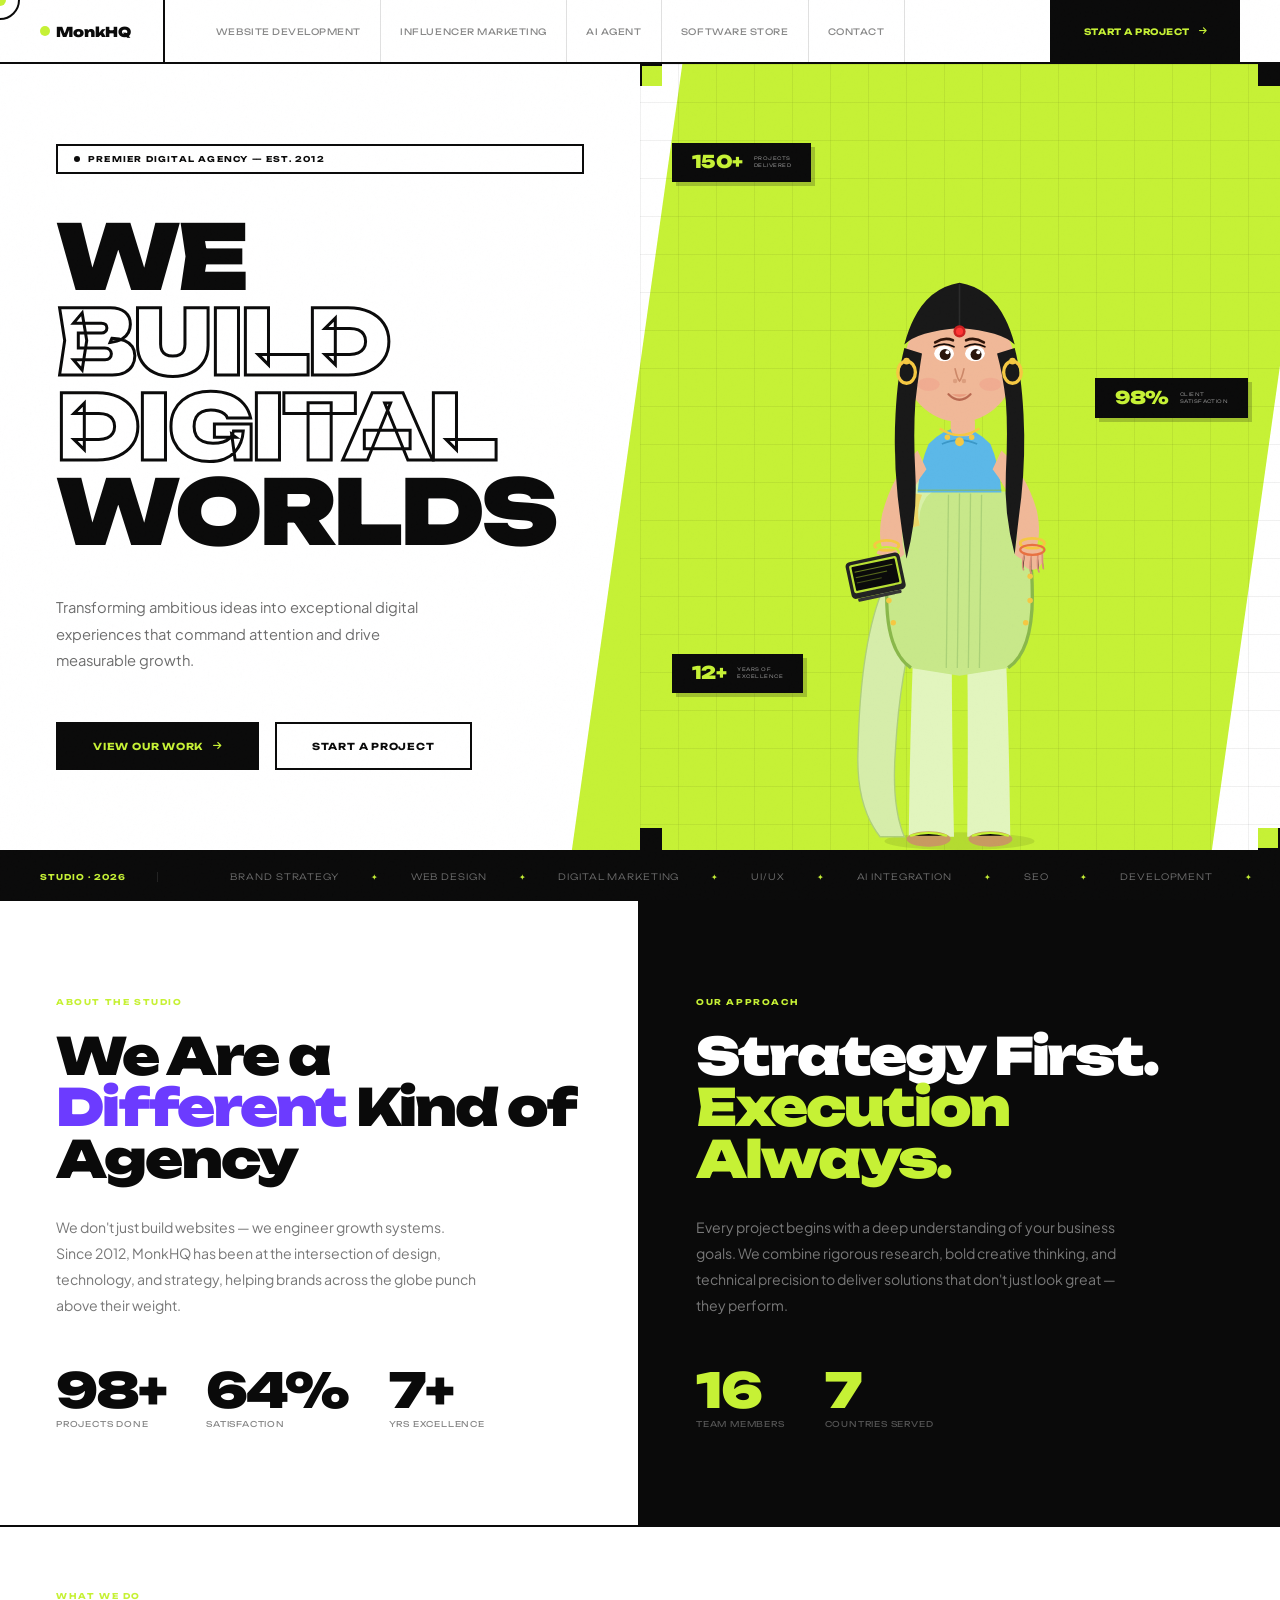
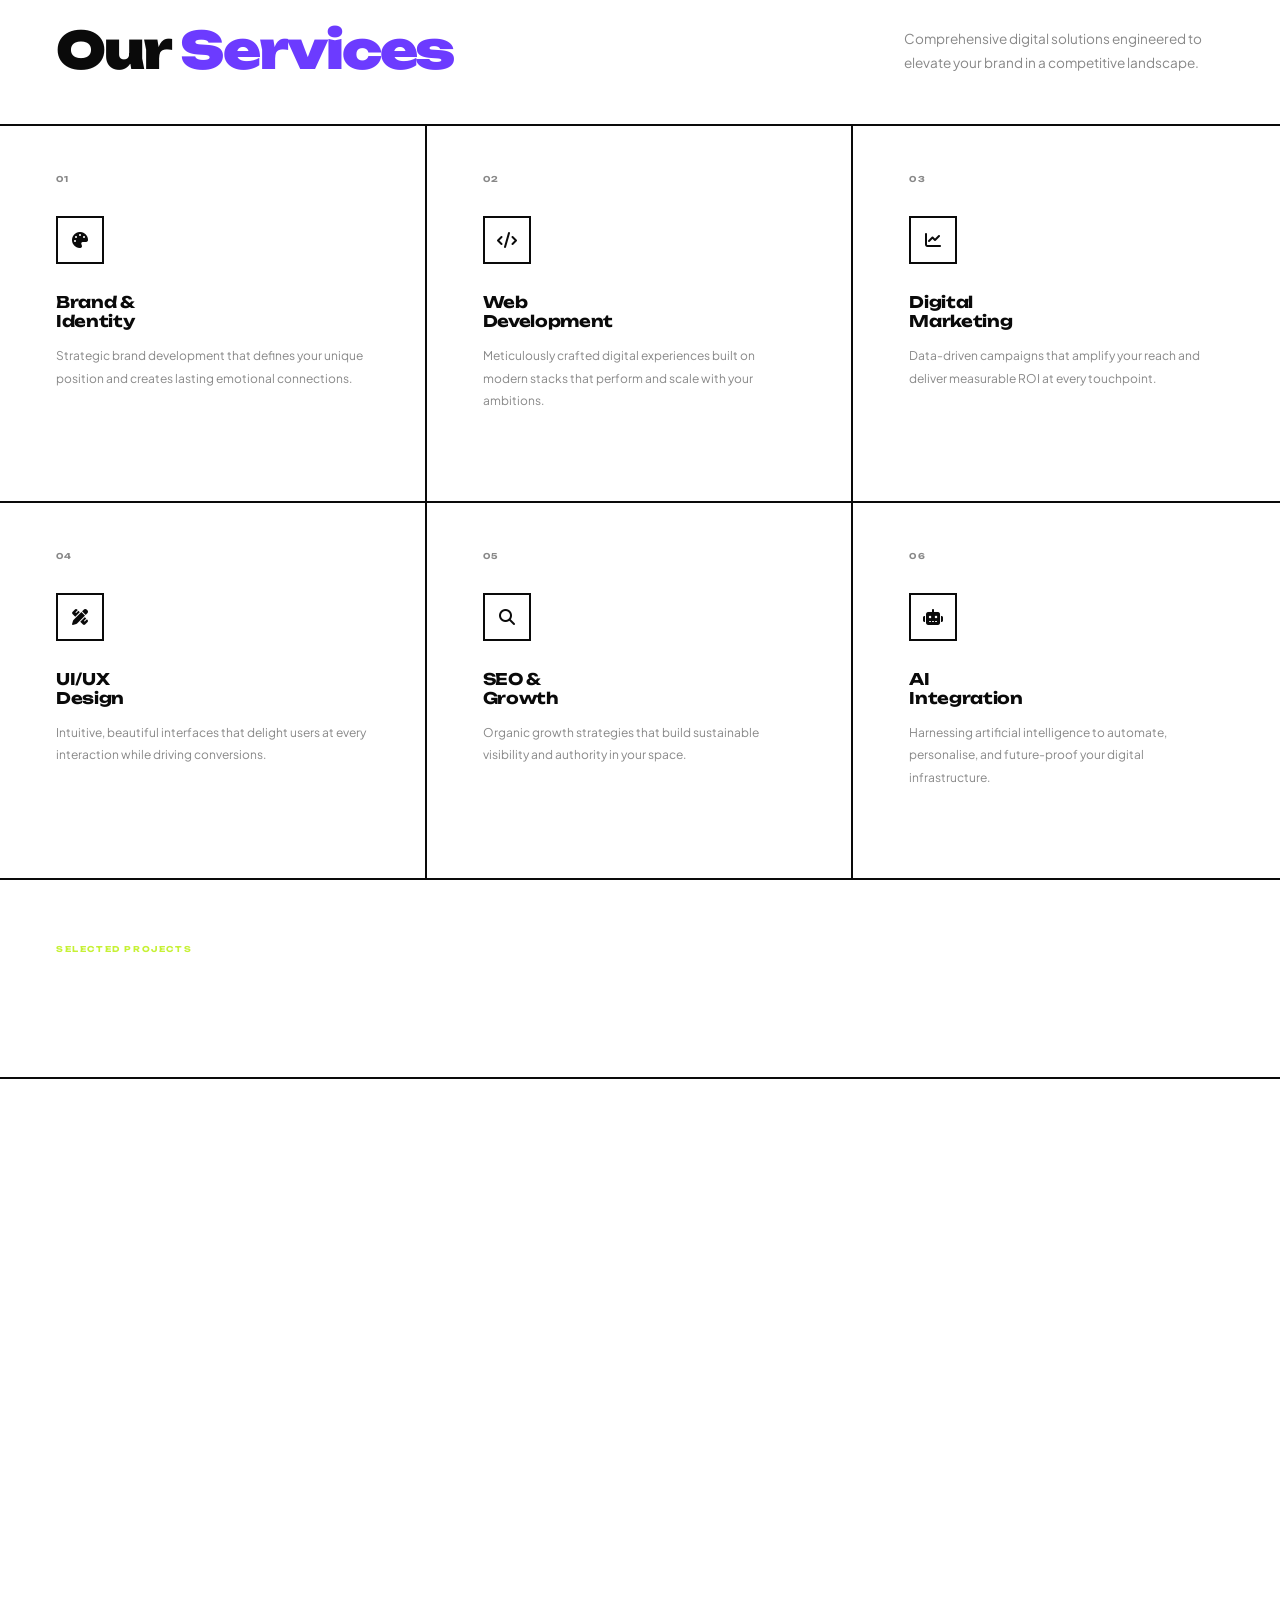
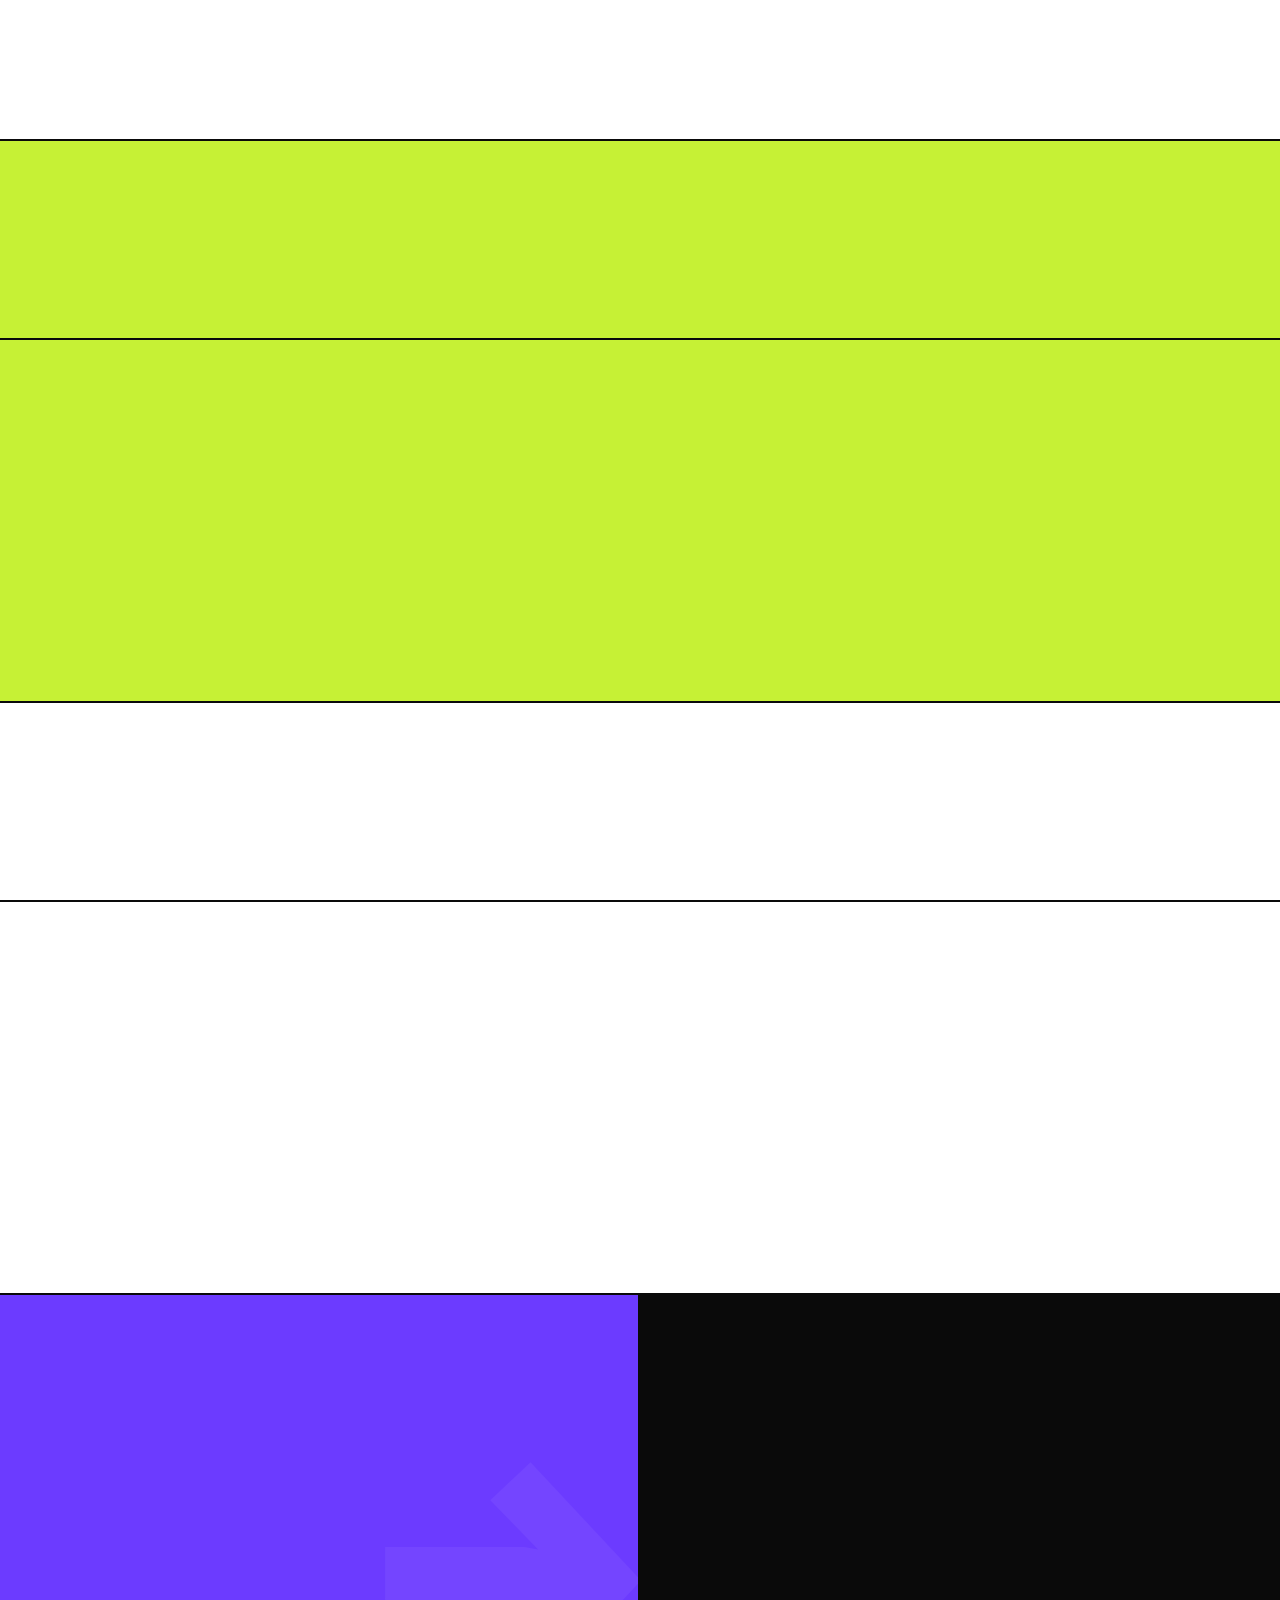
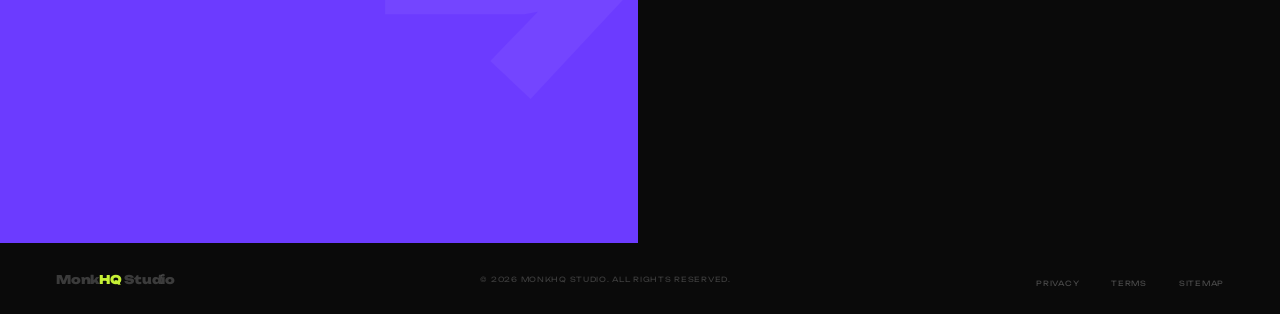
==== commit f2cdea22: "Add files via upload" ====
--- a/core/templates/core/index.html
+++ b/core/templates/core/index.html
@@ -8,10 +8,10 @@
 <link href="https://fonts.googleapis.com/css2?family=Unbounded:wght@300;400;700;900&family=Plus+Jakarta+Sans:ital,wght@0,300;0,400;0,500;1,300&display=swap" rel="stylesheet">
 <link rel="stylesheet" href="https://cdnjs.cloudflare.com/ajax/libs/font-awesome/6.4.0/css/all.min.css">
 <style>
-:root {
-  --w: #ffffff; --b: #0a0a0a; --lime: #c6f135; --violet: #6c3bff;
-  --mid: #888; --border: #e0e0e0;
-  --display: 'Unbounded', sans-serif; --body: 'Plus Jakarta Sans', sans-serif;
+:root{
+  --w:#ffffff;--b:#0a0a0a;--lime:#c6f135;--violet:#6c3bff;
+  --mid:#888;--border:#e0e0e0;
+  --display:'Unbounded',sans-serif;--body:'Plus Jakarta Sans',sans-serif;
 }
 *,*::before,*::after{margin:0;padding:0;box-sizing:border-box}
 html{scroll-behavior:smooth}
@@ -65,31 +65,24 @@
 .btn-strk{font-family:var(--display);font-size:.6rem;font-weight:700;letter-spacing:.08em;text-transform:uppercase;background:transparent;color:var(--b);padding:1rem 2.2rem;text-decoration:none;display:inline-flex;align-items:center;gap:.6rem;border:2px solid var(--b);transition:background .25s,color .25s}
 .btn-strk:hover{background:var(--b);color:var(--w)}
 
-/* HERO RIGHT GRAPHIC */
 /* HERO RIGHT */
 .hero-right{display:flex;align-items:flex-end;justify-content:center;position:relative;overflow:hidden;padding:0}
 .hero-right::before{content:'';position:absolute;inset:0;background-image:linear-gradient(rgba(10,10,10,.06) 1px,transparent 1px),linear-gradient(90deg,rgba(10,10,10,.06) 1px,transparent 1px);background-size:38px 38px;pointer-events:none;z-index:0}
-
-/* Character illustration wrapper */
-.hero-char{position:relative;z-index:2;height:100%;display:flex;align-items:flex-end;justify-content:center;opacity:0;animation:charIn .9s .5s cubic-bezier(.22,1,.36,1) forwards}
+.hero-char{position:relative;z-index:2;height:100%;width:100%;display:flex;align-items:flex-end;justify-content:center;opacity:0;animation:charIn .9s .5s cubic-bezier(.22,1,.36,1) forwards}
 @keyframes charIn{from{opacity:0;transform:translateY(40px)}to{opacity:1;transform:translateY(0)}}
-
-.hero-char svg{height:calc(100svh - 64px - 80px);max-height:640px;min-height:420px;width:auto;display:block}
-
-/* Floating stat pills */
+.hero-char svg{height:calc(100svh - 64px - 80px);max-height:640px;min-height:380px;width:auto;display:block}
+
+/* Stat pills */
 .hg-pill{position:absolute;background:var(--b);border:2px solid var(--b);padding:.55rem 1.1rem;display:flex;align-items:center;gap:.7rem;box-shadow:4px 4px 0 rgba(10,10,10,.2);z-index:30;animation:float 4s ease-in-out infinite}
-.hg-pill:nth-child(2){top:12%;left:6%;animation-delay:0s}
-.hg-pill:nth-child(3){top:38%;right:6%;animation-delay:1.4s}
-.hg-pill:nth-child(4){bottom:18%;left:8%;animation-delay:2.5s}
 .hg-pill-num{font-family:var(--display);font-size:1.1rem;font-weight:900;color:var(--lime);line-height:1;letter-spacing:-.03em}
 .hg-pill-label{font-family:var(--display);font-size:.3rem;font-weight:400;letter-spacing:.1em;text-transform:uppercase;color:rgba(255,255,255,.45);line-height:1.5}
 
-/* Corner accents */
+/* Corner accents on hero-right */
 .hg-corner{position:absolute;width:22px;height:22px;border:2.5px solid var(--b);z-index:5}
-.hg-corner:nth-child(5){top:0;left:0;border-right:none;border-bottom:none;background:var(--lime)}
-.hg-corner:nth-child(6){top:0;right:0;border-left:none;border-bottom:none;background:var(--b)}
-.hg-corner:nth-child(7){bottom:0;left:0;border-right:none;border-top:none;background:var(--b)}
-.hg-corner:nth-child(8){bottom:0;right:0;border-left:none;border-top:none;background:var(--lime)}
+.hg-corner.tl{top:0;left:0;border-right:none;border-bottom:none;background:var(--lime)}
+.hg-corner.tr{top:0;right:0;border-left:none;border-bottom:none;background:var(--b)}
+.hg-corner.bl{bottom:0;left:0;border-right:none;border-top:none;background:var(--b)}
+.hg-corner.br{bottom:0;right:0;border-left:none;border-top:none;background:var(--lime)}
 
 @keyframes float{0%,100%{transform:translateY(0)}50%{transform:translateY(-10px)}}
 
@@ -210,6 +203,7 @@
 .social-link{width:44px;height:44px;border:1px solid rgba(255,255,255,.15);display:flex;align-items:center;justify-content:center;color:rgba(255,255,255,.3);text-decoration:none;font-size:.85rem;transition:background .3s,border-color .3s,color .3s}
 .social-link:hover{background:var(--lime);border-color:var(--lime);color:var(--b)}
 
+/* FOOTER */
 footer{display:flex;justify-content:space-between;align-items:center;padding:1.5rem 3.5rem;background:var(--b);flex-wrap:wrap;gap:1rem}
 .footer-logo{font-family:var(--display);font-size:.75rem;font-weight:900;letter-spacing:-.02em;color:rgba(255,255,255,.2)}
 .footer-logo span{color:var(--lime)}
@@ -218,9 +212,11 @@
 .footer-links a{font-family:var(--display);font-size:.45rem;letter-spacing:.1em;text-transform:uppercase;color:rgba(255,255,255,.25);text-decoration:none;transition:color .25s}
 .footer-links a:hover{color:var(--lime)}
 
+/* REVEAL */
 .reveal{opacity:0;transform:translateY(20px);transition:opacity .7s ease,transform .7s ease}
 .reveal.v{opacity:1;transform:translateY(0)}
 
+/* KEYFRAMES */
 @keyframes fadeUp{from{opacity:0;transform:translateY(20px)}to{opacity:1;transform:none}}
 @keyframes slideRight{from{opacity:0;transform:translateX(-30px)}to{opacity:1;transform:none}}
 @keyframes popIn{from{opacity:0;transform:scale(.85)}to{opacity:1;transform:scale(1)}}
@@ -230,14 +226,15 @@
 ::-webkit-scrollbar-track{background:var(--w)}
 ::-webkit-scrollbar-thumb{background:var(--lime)}
 
+/* MOBILE */
 @media(max-width:900px){
   nav{padding:0 1.2rem}
   .nav-links,.nav-cta{display:none}
   .hamburger{display:flex}
   .nav-logo{border-right:none;padding-right:0}
   .hero-body{grid-template-columns:1fr}
-  .hero-stripe{width:100%;top:0;height:100%;right:0;transform:none;opacity:.4}
-  .hero-left{padding:3rem 1.4rem}
+  .hero-stripe{width:100%;height:100%;top:0;right:0;transform:none;opacity:.4}
+  .hero-left{padding:3.5rem 1.4rem}
   .hero-right{display:none !important}
   h1.hero-h1{font-size:clamp(2.8rem,12vw,4.5rem)}
   h1.hero-h1 .outline{-webkit-text-stroke:2px var(--b)}
@@ -271,6 +268,7 @@
 <div id="cur"></div>
 <div id="cur-trail"></div>
 
+<!-- MOBILE MENU -->
 <div class="mob-menu" id="mobMenu">
   <button class="mob-close" id="mobClose"><i class="fas fa-times"></i></button>
   <ul>
@@ -283,6 +281,7 @@
   <a href="/contact/" class="mob-cta" onclick="closeMenu()">Start a Project →</a>
 </div>
 
+<!-- NAV -->
 <nav>
   <a href="/" class="nav-logo"><span class="nav-logo-dot"></span>MonkHQ</a>
   <ul class="nav-links">
@@ -299,10 +298,13 @@
 </nav>
 
 <main>
+
+<!-- HERO -->
 <section class="hero" id="home">
   <div class="hero-stripe" aria-hidden="true"></div>
   <div class="hero-body">
 
+    <!-- LEFT -->
     <div class="hero-left">
       <div class="hero-tag"><span class="hero-tag-dot"></span> Premier Digital Agency — Est. 2012</div>
       <h1 class="hero-h1">WE<br><span class="outline">BUILD</span><br><span class="outline">DIGITAL</span><br>WORLDS</h1>
@@ -313,178 +315,183 @@
       </div>
     </div>
 
+    <!-- RIGHT: flat illustrated character -->
     <div class="hero-right">
-      <!-- corner accents -->
-      <div class="hg-corner"></div>
-      <div class="hg-corner"></div>
-      <div class="hg-corner"></div>
-      <div class="hg-corner"></div>
-
-      <!-- floating stat pills -->
-      <div class="hg-pill" style="top:10%;left:5%"><div class="hg-pill-num">150+</div><div class="hg-pill-label">Projects<br>Delivered</div></div>
-      <div class="hg-pill" style="top:36%;right:5%"><div class="hg-pill-num">98%</div><div class="hg-pill-label">Client<br>Satisfaction</div></div>
-      <div class="hg-pill" style="bottom:22%;left:5%"><div class="hg-pill-num">12+</div><div class="hg-pill-label">Years of<br>Excellence</div></div>
-
-      <!-- flat illustrated character -->
+      <div class="hg-corner tl"></div>
+      <div class="hg-corner tr"></div>
+      <div class="hg-corner bl"></div>
+      <div class="hg-corner br"></div>
+
+      <!-- Stat pills -->
+      <div class="hg-pill" style="top:10%;left:5%;animation-delay:0s">
+        <div class="hg-pill-num">150+</div><div class="hg-pill-label">Projects<br>Delivered</div>
+      </div>
+      <div class="hg-pill" style="top:40%;right:5%;animation-delay:1.5s">
+        <div class="hg-pill-num">98%</div><div class="hg-pill-label">Client<br>Satisfaction</div>
+      </div>
+      <div class="hg-pill" style="bottom:20%;left:5%;animation-delay:2.8s">
+        <div class="hg-pill-num">12+</div><div class="hg-pill-label">Years of<br>Excellence</div>
+      </div>
+
+      <!-- SVG Character -->
       <div class="hero-char">
-        <svg viewBox="0 0 320 620" fill="none" xmlns="http://www.w3.org/2000/svg">
-          <!-- Shadow -->
-          <ellipse cx="160" cy="610" rx="72" ry="10" fill="rgba(0,0,0,0.10)"/>
-
-          <!-- SAREE — back drape flowing behind -->
-          <path d="M90 370 Q60 420 55 520 Q53 570 80 600 L105 600 Q95 570 98 520 Q102 450 118 390Z" fill="#d4e8b0"/>
-          <path d="M90 370 Q60 420 55 520 Q53 570 80 600 L105 600 Q95 570 98 520 Q102 450 118 390Z" fill="none" stroke="#b5cc90" stroke-width="1.2"/>
-
-          <!-- LEGS / LOWER BODY base -->
-          <path d="M112 430 Q108 500 106 600 L148 600 Q146 500 145 430Z" fill="#e8f5c8"/>
-          <path d="M208 430 Q212 500 214 600 L172 600 Q174 500 175 430Z" fill="#e8f5c8"/>
-
-          <!-- SAREE body wrap — main drape -->
-          <path d="M105 270 Q88 310 88 370 Q88 420 110 440 L160 448 L210 440 Q232 420 232 370 Q232 310 215 270Z" fill="#c8e89a"/>
-          <!-- saree border trim -->
-          <path d="M105 270 Q88 310 88 370 Q88 420 110 440" fill="none" stroke="#8bb854" stroke-width="3"/>
-          <path d="M215 270 Q232 310 232 370 Q232 420 210 440" fill="none" stroke="#8bb854" stroke-width="3"/>
-
-          <!-- SAREE pallu (shoulder drape) -->
-          <path d="M160 230 Q125 240 108 270 Q100 290 105 310 L120 305 Q118 288 128 275 Q148 258 165 255Z" fill="#d4f0a0"/>
-          <path d="M160 230 Q125 240 108 270 Q100 290 105 310" fill="none" stroke="#8bb854" stroke-width="2"/>
-          <!-- pallu border gold trim -->
-          <path d="M105 270 Q100 290 105 310 L120 305 Q116 288 122 272Z" fill="#f5c842" opacity="0.7"/>
-
-          <!-- BLOUSE (choli) -->
-          <path d="M128 225 Q120 240 118 270 L202 270 Q200 240 192 225 Q175 210 160 210 Q145 210 128 225Z" fill="#7dc8f0"/>
-          <!-- blouse neckline -->
-          <path d="M140 225 Q155 218 160 216 Q165 218 180 225" fill="none" stroke="#5aa8d0" stroke-width="1.5"/>
-
-          <!-- SAREE waist fold detail -->
-          <path d="M118 268 L202 268" stroke="#8bb854" stroke-width="1.5" opacity="0.6"/>
-          <path d="M115 275 L205 275" stroke="#8bb854" stroke-width="1" opacity="0.4"/>
-
-          <!-- Saree pleats at front -->
-          <path d="M145 275 Q143 340 142 440" stroke="#a0cc70" stroke-width="1.2" opacity="0.7"/>
-          <path d="M155 274 Q153 340 152 440" stroke="#a0cc70" stroke-width="1.2" opacity="0.7"/>
-          <path d="M165 274 Q163 340 162 440" stroke="#a0cc70" stroke-width="1.2" opacity="0.7"/>
-          <path d="M175 274 Q173 340 172 440" stroke="#a0cc70" stroke-width="1.2" opacity="0.7"/>
-
-          <!-- LEFT ARM -->
-          <path d="M118 230 Q95 250 85 290 Q80 315 88 330 Q96 338 104 325 Q100 308 104 285 Q112 262 126 248Z" fill="#f2c4a0"/>
+        <svg viewBox="0 0 300 580" xmlns="http://www.w3.org/2000/svg">
+          <!-- ground shadow -->
+          <ellipse cx="150" cy="572" rx="68" ry="8" fill="rgba(0,0,0,0.09)"/>
+
+          <!-- ── SAREE BACK DRAPE ── -->
+          <path d="M82 340 Q60 390 58 490 Q56 540 78 568 L100 568 Q88 540 92 488 Q96 420 112 365Z" fill="#d6edaa"/>
+          <path d="M82 340 Q60 390 58 490 Q56 540 78 568 L100 568 Q88 540 92 488 Q96 420 112 365Z" fill="none" stroke="#aecf7a" stroke-width="1.2"/>
+
+          <!-- ── SAREE LOWER BODY ── -->
+          <path d="M108 400 Q105 480 104 568 L145 568 Q143 480 143 400Z" fill="#e2f5be"/>
+          <path d="M192 400 Q195 480 196 568 L157 568 Q158 480 157 400Z" fill="#e2f5be"/>
+
+          <!-- saree main drape body -->
+          <path d="M100 255 Q84 295 84 350 Q84 400 106 415 L150 422 L194 415 Q216 400 216 350 Q216 295 200 255Z" fill="#c8e88a"/>
+          <!-- saree left border -->
+          <path d="M100 255 Q84 295 84 350 Q84 400 106 415" fill="none" stroke="#8ab84a" stroke-width="3"/>
+          <!-- saree right border -->
+          <path d="M200 255 Q216 295 216 350 Q216 400 194 415" fill="none" stroke="#8ab84a" stroke-width="3"/>
+
+          <!-- gold dots on left border -->
+          <circle cx="97" cy="268" r="2.5" fill="#f5c842"/>
+          <circle cx="92" cy="288" r="2.5" fill="#f5c842"/>
+          <circle cx="88" cy="310" r="2.5" fill="#f5c842"/>
+          <circle cx="86" cy="332" r="2.5" fill="#f5c842"/>
+          <circle cx="86" cy="354" r="2.5" fill="#f5c842"/>
+          <circle cx="90" cy="374" r="2.5" fill="#f5c842"/>
+          <!-- gold dots on right border -->
+          <circle cx="203" cy="268" r="2.5" fill="#f5c842"/>
+          <circle cx="208" cy="288" r="2.5" fill="#f5c842"/>
+          <circle cx="212" cy="310" r="2.5" fill="#f5c842"/>
+          <circle cx="214" cy="332" r="2.5" fill="#f5c842"/>
+          <circle cx="214" cy="354" r="2.5" fill="#f5c842"/>
+          <circle cx="210" cy="374" r="2.5" fill="#f5c842"/>
+
+          <!-- saree pleats -->
+          <line x1="140" y1="258" x2="138" y2="415" stroke="#a0c870" stroke-width="1.2" opacity="0.7"/>
+          <line x1="150" y1="257" x2="148" y2="415" stroke="#a0c870" stroke-width="1.2" opacity="0.7"/>
+          <line x1="160" y1="257" x2="158" y2="415" stroke="#a0c870" stroke-width="1.2" opacity="0.7"/>
+          <line x1="170" y1="258" x2="168" y2="415" stroke="#a0c870" stroke-width="1.2" opacity="0.7"/>
+
+          <!-- pallu / shoulder drape -->
+          <path d="M150 218 Q118 226 102 255 Q95 272 100 290 L114 286 Q112 272 120 260 Q138 244 152 242Z" fill="#d8f0a8"/>
+          <path d="M150 218 Q118 226 102 255 Q95 272 100 290" fill="none" stroke="#8ab84a" stroke-width="1.8"/>
+          <!-- pallu gold trim -->
+          <path d="M100 255 Q95 272 100 290 L114 286 Q110 272 116 258Z" fill="#f5c842" opacity="0.65"/>
+
+          <!-- ── BLOUSE ── -->
+          <path d="M122 212 Q114 230 112 256 L188 256 Q186 230 178 212 Q165 198 150 197 Q135 198 122 212Z" fill="#5bb8e8"/>
+          <!-- blouse neckline curve -->
+          <path d="M134 212 Q150 205 166 212" fill="none" stroke="#3a98c8" stroke-width="1.5"/>
+          <!-- waist fold -->
+          <line x1="112" y1="254" x2="188" y2="254" stroke="#8ab84a" stroke-width="1.5" opacity="0.6"/>
+
+          <!-- ── LEFT ARM ── -->
+          <path d="M112 218 Q90 238 80 275 Q75 298 82 312 Q90 322 100 312 Q96 295 100 272 Q108 250 120 235Z" fill="#f0b898"/>
           <!-- left hand -->
-          <ellipse cx="90" cy="333" rx="10" ry="13" fill="#f2c4a0"/>
-          <!-- fingers hint -->
-          <path d="M83 330 Q80 340 82 345" stroke="#e0a888" stroke-width="1.5" stroke-linecap="round"/>
-          <path d="M88 333 Q86 344 88 348" stroke="#e0a888" stroke-width="1.5" stroke-linecap="round"/>
-          <path d="M94 332 Q93 343 95 347" stroke="#e0a888" stroke-width="1.5" stroke-linecap="round"/>
-          <path d="M99 330 Q99 339 100 343" stroke="#e0a888" stroke-width="1.5" stroke-linecap="round"/>
-          <!-- bangles -->
-          <ellipse cx="90" cy="320" rx="11" ry="5" fill="none" stroke="#f5c842" stroke-width="2.5"/>
-          <ellipse cx="90" cy="326" rx="11" ry="5" fill="none" stroke="#e87040" stroke-width="2"/>
-
-          <!-- RIGHT ARM -->
-          <path d="M202 230 Q225 250 235 285 Q240 308 236 322 Q228 338 218 328 Q222 310 218 288 Q210 262 196 248Z" fill="#f2c4a0"/>
+          <ellipse cx="84" cy="316" rx="10" ry="12" fill="#f0b898"/>
+          <path d="M77 313 Q74 323 76 328" stroke="#d8907a" stroke-width="1.5" stroke-linecap="round"/>
+          <path d="M83 316 Q81 327 83 331" stroke="#d8907a" stroke-width="1.5" stroke-linecap="round"/>
+          <path d="M89 315 Q88 326 90 330" stroke="#d8907a" stroke-width="1.5" stroke-linecap="round"/>
+          <path d="M94 313 Q94 322 95 326" stroke="#d8907a" stroke-width="1.5" stroke-linecap="round"/>
+          <!-- bangles left -->
+          <ellipse cx="84" cy="304" rx="11" ry="4.5" fill="none" stroke="#f5c842" stroke-width="2.5"/>
+          <ellipse cx="84" cy="310" rx="11" ry="4.5" fill="none" stroke="#c6f135" stroke-width="2"/>
+
+          <!-- ── RIGHT ARM ── -->
+          <path d="M188 218 Q210 238 220 272 Q225 295 218 310 Q210 322 200 312 Q204 294 200 272 Q192 250 180 235Z" fill="#f0b898"/>
           <!-- right hand -->
-          <ellipse cx="233" cy="326" rx="10" ry="13" fill="#f2c4a0"/>
-          <!-- fingers -->
-          <path d="M226 323 Q223 333 225 338" stroke="#e0a888" stroke-width="1.5" stroke-linecap="round"/>
-          <path d="M231 326 Q229 337 231 341" stroke="#e0a888" stroke-width="1.5" stroke-linecap="round"/>
-          <path d="M237 325 Q236 336 238 340" stroke="#e0a888" stroke-width="1.5" stroke-linecap="round"/>
-          <path d="M241 322 Q241 331 242 336" stroke="#e0a888" stroke-width="1.5" stroke-linecap="round"/>
-          <!-- bangles -->
-          <ellipse cx="233" cy="313" rx="11" ry="5" fill="none" stroke="#f5c842" stroke-width="2.5"/>
-          <ellipse cx="233" cy="319" rx="11" ry="5" fill="none" stroke="#c6f135" stroke-width="2"/>
-
-          <!-- NECK -->
-          <rect x="148" y="195" width="24" height="22" rx="8" fill="#f2c4a0"/>
-
-          <!-- HEAD -->
-          <ellipse cx="160" cy="155" rx="52" ry="58" fill="#f2c4a0"/>
-
-          <!-- HAIR — long black hair, left side -->
-          <path d="M108 135 Q100 160 98 200 Q96 240 100 280 Q105 320 108 340 Q118 300 115 260 Q113 220 115 190 Q118 160 120 140Z" fill="#1a1a1a"/>
-          <!-- HAIR — right side -->
-          <path d="M212 135 Q220 160 222 200 Q224 240 220 280 Q218 310 216 330 Q206 295 208 258 Q210 218 207 188 Q204 160 202 140Z" fill="#1a1a1a"/>
-          <!-- HAIR — top/crown -->
-          <path d="M108 130 Q120 78 160 72 Q200 78 212 130 Q200 118 160 115 Q120 118 108 130Z" fill="#1a1a1a"/>
-          <!-- hair part line -->
-          <path d="M160 75 L160 118" stroke="#333" stroke-width="1.5"/>
-
-          <!-- FACE details -->
+          <ellipse cx="216" cy="314" rx="10" ry="12" fill="#f0b898"/>
+          <path d="M209 311 Q206 321 208 326" stroke="#d8907a" stroke-width="1.5" stroke-linecap="round"/>
+          <path d="M215 314 Q213 325 215 329" stroke="#d8907a" stroke-width="1.5" stroke-linecap="round"/>
+          <path d="M221 313 Q220 324 222 328" stroke="#d8907a" stroke-width="1.5" stroke-linecap="round"/>
+          <path d="M225 311 Q225 320 226 325" stroke="#d8907a" stroke-width="1.5" stroke-linecap="round"/>
+          <!-- bangles right -->
+          <ellipse cx="216" cy="302" rx="11" ry="4.5" fill="none" stroke="#f5c842" stroke-width="2.5"/>
+          <ellipse cx="216" cy="308" rx="11" ry="4.5" fill="none" stroke="#e87040" stroke-width="2"/>
+
+          <!-- ── NECK ── -->
+          <rect x="142" y="185" width="22" height="20" rx="7" fill="#f0b898"/>
+
+          <!-- ── HEAD ── -->
+          <ellipse cx="150" cy="140" rx="50" ry="52" fill="#f0b898"/>
+
+          <!-- ── HAIR back layer ── -->
+          <path d="M100 125 Q94 148 92 185 Q90 222 94 260 Q98 295 102 316 Q112 278 110 240 Q108 202 110 174 Q113 148 116 130Z" fill="#181818"/>
+          <path d="M200 125 Q206 148 208 185 Q210 222 206 260 Q202 292 200 312 Q190 275 192 238 Q194 200 192 173 Q189 148 184 130Z" fill="#181818"/>
+          <!-- HAIR top/crown -->
+          <path d="M100 122 Q113 72 150 66 Q187 72 200 122 Q188 110 150 107 Q112 110 100 122Z" fill="#181818"/>
+          <!-- centre part -->
+          <line x1="150" y1="67" x2="150" y2="110" stroke="#2a2a2a" stroke-width="1.5"/>
+
+          <!-- ── FACE ── -->
           <!-- eyebrows -->
-          <path d="M135 132 Q143 127 151 130" stroke="#3a2010" stroke-width="2.5" stroke-linecap="round" fill="none"/>
-          <path d="M169 130 Q177 127 185 132" stroke="#3a2010" stroke-width="2.5" stroke-linecap="round" fill="none"/>
-
-          <!-- eyes -->
-          <ellipse cx="143" cy="143" rx="9" ry="7" fill="white"/>
-          <ellipse cx="177" cy="143" rx="9" ry="7" fill="white"/>
-          <circle cx="144" cy="144" r="5" fill="#2c1810"/>
-          <circle cx="178" cy="144" r="5" fill="#2c1810"/>
-          <circle cx="146" cy="142" r="1.8" fill="white"/>
-          <circle cx="180" cy="142" r="1.8" fill="white"/>
-          <!-- eye lashes upper -->
-          <path d="M134 138 Q143 133 152 138" stroke="#1a0a05" stroke-width="1.5" fill="none" stroke-linecap="round"/>
-          <path d="M168 138 Q177 133 186 138" stroke="#1a0a05" stroke-width="1.5" fill="none" stroke-linecap="round"/>
-
+          <path d="M128 120 Q136 115 144 118" stroke="#2e1408" stroke-width="2.5" stroke-linecap="round" fill="none"/>
+          <path d="M156 118 Q164 115 172 120" stroke="#2e1408" stroke-width="2.5" stroke-linecap="round" fill="none"/>
+          <!-- eyes whites -->
+          <ellipse cx="136" cy="130" rx="9" ry="7" fill="white"/>
+          <ellipse cx="164" cy="130" rx="9" ry="7" fill="white"/>
+          <!-- irises -->
+          <circle cx="137" cy="131" r="5" fill="#28140a"/>
+          <circle cx="165" cy="131" r="5" fill="#28140a"/>
+          <!-- pupils highlight -->
+          <circle cx="139" cy="129" r="1.8" fill="white"/>
+          <circle cx="167" cy="129" r="1.8" fill="white"/>
+          <!-- upper lashes -->
+          <path d="M127 124 Q136 119 145 124" stroke="#120804" stroke-width="1.5" fill="none" stroke-linecap="round"/>
+          <path d="M155 124 Q164 119 173 124" stroke="#120804" stroke-width="1.5" fill="none" stroke-linecap="round"/>
           <!-- nose -->
-          <path d="M156 158 Q158 168 160 170 Q162 168 164 158" stroke="#d4957a" stroke-width="1.5" fill="none" stroke-linecap="round"/>
-          <circle cx="155" cy="170" r="2" fill="#d4957a" opacity="0.6"/>
-          <circle cx="165" cy="170" r="2" fill="#d4957a" opacity="0.6"/>
-
+          <path d="M146 144 Q148 153 150 155 Q152 153 154 144" stroke="#cc8868" stroke-width="1.5" fill="none" stroke-linecap="round"/>
+          <circle cx="146" cy="155" r="2" fill="#cc8868" opacity="0.55"/>
+          <circle cx="154" cy="155" r="2" fill="#cc8868" opacity="0.55"/>
           <!-- smile -->
-          <path d="M148 183 Q160 194 172 183" stroke="#c0785a" stroke-width="2" fill="none" stroke-linecap="round"/>
-          <!-- lip hint -->
-          <path d="M152 183 Q160 188 168 183" fill="#e8907a" opacity="0.5"/>
-
-          <!-- cheek blush -->
-          <ellipse cx="130" cy="173" rx="10" ry="6" fill="#f5a090" opacity="0.3"/>
-          <ellipse cx="190" cy="173" rx="10" ry="6" fill="#f5a090" opacity="0.3"/>
+          <path d="M140 167 Q150 177 160 167" stroke="#b86850" stroke-width="2" fill="none" stroke-linecap="round"/>
+          <path d="M143 167 Q150 172 157 167" fill="#e07860" opacity="0.45"/>
+          <!-- cheeks -->
+          <ellipse cx="122" cy="158" rx="10" ry="6" fill="#f09080" opacity="0.28"/>
+          <ellipse cx="178" cy="158" rx="10" ry="6" fill="#f09080" opacity="0.28"/>
 
           <!-- BINDI -->
-          <circle cx="160" cy="122" r="5" fill="#cc2020"/>
-          <circle cx="160" cy="122" r="3" fill="#ff3030"/>
-
-          <!-- EARRINGS — gold hoops -->
-          <ellipse cx="110" cy="160" rx="9" ry="11" fill="none" stroke="#f5c842" stroke-width="3"/>
-          <ellipse cx="210" cy="160" rx="9" ry="11" fill="none" stroke="#f5c842" stroke-width="3"/>
-          <!-- earring studs -->
-          <circle cx="110" cy="149" r="3" fill="#f5c842"/>
-          <circle cx="210" cy="149" r="3" fill="#f5c842"/>
+          <circle cx="150" cy="110" r="5.5" fill="#cc2020"/>
+          <circle cx="150" cy="110" r="3.2" fill="#ff3535"/>
+
+          <!-- EARRINGS gold hoops -->
+          <ellipse cx="102" cy="147" rx="8" ry="10" fill="none" stroke="#f5c842" stroke-width="3"/>
+          <circle cx="102" cy="137" r="3" fill="#f5c842"/>
+          <ellipse cx="198" cy="147" rx="8" ry="10" fill="none" stroke="#f5c842" stroke-width="3"/>
+          <circle cx="198" cy="137" r="3" fill="#f5c842"/>
 
           <!-- NECKLACE -->
-          <path d="M140 210 Q160 222 180 210" stroke="#f5c842" stroke-width="2" fill="none"/>
-          <circle cx="160" cy="222" r="4" fill="#f5c842"/>
-          <circle cx="148" cy="218" r="2.5" fill="#f5c842"/>
-          <circle cx="172" cy="218" r="2.5" fill="#f5c842"/>
-
-          <!-- FEET / sandals -->
-          <ellipse cx="127" cy="602" rx="22" ry="8" fill="#d4a878"/>
-          <ellipse cx="193" cy="602" rx="22" ry="8" fill="#d4a878"/>
-          <path d="M110 598 Q127 594 144 598" stroke="#c6f135" stroke-width="2" stroke-linecap="round"/>
-          <path d="M176 598 Q193 594 210 598" stroke="#c6f135" stroke-width="2" stroke-linecap="round"/>
-
-          <!-- Decorative dots on saree border -->
-          <circle cx="108" cy="280" r="2.5" fill="#f5c842"/>
-          <circle cx="108" cy="300" r="2.5" fill="#f5c842"/>
-          <circle cx="108" cy="320" r="2.5" fill="#f5c842"/>
-          <circle cx="108" cy="340" r="2.5" fill="#f5c842"/>
-          <circle cx="108" cy="360" r="2.5" fill="#f5c842"/>
-          <circle cx="212" cy="280" r="2.5" fill="#f5c842"/>
-          <circle cx="212" cy="300" r="2.5" fill="#f5c842"/>
-          <circle cx="212" cy="320" r="2.5" fill="#f5c842"/>
-          <circle cx="212" cy="340" r="2.5" fill="#f5c842"/>
-          <circle cx="212" cy="360" r="2.5" fill="#f5c842"/>
-
-          <!-- laptop / tablet (professional touch) -->
-          <rect x="86" cy="338" x="86" y="338" width="52" height="36" rx="4" fill="#2a2a2a" transform="rotate(-10 86 338)"/>
-          <rect x="89" y="341" width="46" height="28" rx="2" fill="#c6f135" opacity="0.9" transform="rotate(-10 86 338)"/>
-          <rect x="91" y="343" width="42" height="24" rx="1" fill="#0a0a0a" transform="rotate(-10 86 338)"/>
-          <!-- screen glow lines -->
-          <line x1="93" y1="348" x2="127" y2="345" stroke="#c6f135" stroke-width="1" opacity="0.5" transform="rotate(-10 86 338)"/>
-          <line x1="93" y1="353" x2="120" y2="350" stroke="#c6f135" stroke-width="1" opacity="0.4" transform="rotate(-10 86 338)"/>
-          <line x1="93" y1="358" x2="115" y2="356" stroke="#c6f135" stroke-width="1" opacity="0.3" transform="rotate(-10 86 338)"/>
+          <path d="M132 198 Q150 210 168 198" stroke="#f5c842" stroke-width="2" fill="none"/>
+          <circle cx="150" cy="210" r="4" fill="#f5c842"/>
+          <circle cx="139" cy="206" r="2.5" fill="#f5c842"/>
+          <circle cx="161" cy="206" r="2.5" fill="#f5c842"/>
+
+          <!-- FEET sandals -->
+          <ellipse cx="122" cy="570" rx="20" ry="7" fill="#c89a60"/>
+          <ellipse cx="178" cy="570" rx="20" ry="7" fill="#c89a60"/>
+          <path d="M106 567 Q122 562 138 567" stroke="#c6f135" stroke-width="2" stroke-linecap="round"/>
+          <path d="M162 567 Q178 562 194 567" stroke="#c6f135" stroke-width="2" stroke-linecap="round"/>
+
+          <!-- LAPTOP in left hand -->
+          <g transform="rotate(-12, 84, 316)">
+            <rect x="46" y="312" width="50" height="34" rx="4" fill="#222"/>
+            <rect x="49" y="315" width="44" height="26" rx="2" fill="#c6f135" opacity="0.92"/>
+            <rect x="51" y="317" width="40" height="22" rx="1" fill="#0a0a0a"/>
+            <line x1="53" y1="322" x2="88" y2="322" stroke="#c6f135" stroke-width="1" opacity="0.5"/>
+            <line x1="53" y1="327" x2="82" y2="327" stroke="#c6f135" stroke-width="1" opacity="0.4"/>
+            <line x1="53" y1="332" x2="76" y2="332" stroke="#c6f135" stroke-width="1" opacity="0.3"/>
+            <rect x="51" y="346" width="40" height="3" rx="1" fill="#333"/>
+          </g>
         </svg>
       </div>
     </div>
 
   </div>
+
+  <!-- TICKER -->
   <div class="hero-ticker">
     <span class="ticker-label">Studio · 2026</span>
     <div class="ticker-track">
@@ -494,6 +501,7 @@
   </div>
 </section>
 
+<!-- ABOUT -->
 <section class="about">
   <div class="about-left">
     <span class="kicker reveal">About the Studio</span>
@@ -516,10 +524,11 @@
   </div>
 </section>
 
+<!-- SERVICES -->
 <section class="services" id="services">
   <div class="services-head">
     <div><span class="kicker reveal">What We Do</span><h2 class="big-h reveal">Our <em>Services</em></h2></div>
-    <p style="font-size:.85rem;line-height:1.8;color:var(--mid);max-width:320px" class="reveal">Comprehensive digital solutions engineered to elevate your brand.</p>
+    <p style="font-size:.85rem;line-height:1.8;color:var(--mid);max-width:320px" class="reveal">Comprehensive digital solutions engineered to elevate your brand in a competitive landscape.</p>
   </div>
   <div class="services-grid">
     <div class="svc reveal"><p class="svc-num">01</p><div class="svc-icon"><i class="fas fa-palette"></i></div><h3 class="svc-name">Brand &<br>Identity</h3><p class="svc-desc">Strategic brand development that defines your unique position and creates lasting emotional connections.</p><a href="#" class="svc-more">Explore <i class="fas fa-arrow-right"></i></a></div>
@@ -531,6 +540,7 @@
   </div>
 </section>
 
+<!-- WORK -->
 <section class="work" id="work">
   <div class="work-head">
     <div><span class="kicker reveal">Selected Projects</span><h2 class="big-h reveal">Our <em>Work</em></h2></div>
@@ -544,6 +554,7 @@
   </div>
 </section>
 
+<!-- PROCESS -->
 <section class="process" id="process">
   <div class="process-head">
     <div><span class="kicker reveal">How We Work</span><h2 class="big-h reveal">Our <em>Process</em></h2></div>
@@ -558,6 +569,7 @@
   </div>
 </section>
 
+<!-- TESTIMONIALS -->
 <section class="testi" id="testimonials">
   <div class="testi-head">
     <div><span class="kicker reveal">Client Voices</span><h2 class="big-h reveal">What They <em>Say</em></h2></div>
@@ -570,15 +582,16 @@
   </div>
 </section>
 
+<!-- CTA -->
 <section class="cta-section" id="contact">
   <div class="cta-left">
     <h2 class="reveal">Let's Build Something<br>Extraordinary</h2>
     <p class="reveal">Ready to transform your digital presence? We'd love to hear about your project and show you what's possible.</p>
-    <a href="/cdn-cgi/l/email-protection#98f0fdf4f4f7d8f5f7f6f3f0e9b6fbf7f5" class="reveal">Start the Conversation <i class="fas fa-arrow-right"></i></a>
+    <a href="mailto:hello@monkhq.com" class="reveal">Start the Conversation <i class="fas fa-arrow-right"></i></a>
   </div>
   <div class="cta-right">
     <h2 class="reveal">Drop Us<br>a <span>Line</span></h2>
-    <a href="/cdn-cgi/l/email-protection#cfa7aaa3a3a08fa2a0a1a4a7bee1aca0a2" class="cta-email reveal"><span class="__cf_email__" data-cfemail="e68e838a8a89a68b89888d8e97c885898b">[email&#160;protected]</span></a>
+    <a href="mailto:hello@monkhq.com" class="cta-email reveal">hello@monkhq.com</a>
     <div class="socials reveal">
       <a href="#" class="social-link"><i class="fab fa-linkedin-in"></i></a>
       <a href="#" class="social-link"><i class="fab fa-instagram"></i></a>
@@ -587,6 +600,7 @@
     </div>
   </div>
 </section>
+
 </main>
 
 <footer>
@@ -595,15 +609,15 @@
   <ul class="footer-links"><li><a href="#">Privacy</a></li><li><a href="#">Terms</a></li><li><a href="#">Sitemap</a></li></ul>
 </footer>
 
-<script data-cfasync="false" src="/cdn-cgi/scripts/5c5dd728/cloudflare-static/email-decode.min.js"></script><script>
+<script>
 // Cursor
 const cur = document.getElementById('cur');
 const trail = document.getElementById('cur-trail');
 document.addEventListener('mousemove', e => {
-  cur.style.left = e.clientX + 'px'; cur.style.top = e.clientY + 'px';
-  setTimeout(() => { trail.style.left = e.clientX + 'px'; trail.style.top = e.clientY + 'px'; }, 100);
+  cur.style.left = e.clientX+'px'; cur.style.top = e.clientY+'px';
+  setTimeout(()=>{ trail.style.left = e.clientX+'px'; trail.style.top = e.clientY+'px'; }, 100);
 });
-document.querySelectorAll('a,button,.svc,.wc,.tc,.node-inner').forEach(el => {
+document.querySelectorAll('a,button,.svc,.wc,.tc').forEach(el => {
   el.addEventListener('mouseenter', () => cur.classList.add('big'));
   el.addEventListener('mouseleave', () => cur.classList.remove('big'));
 });
@@ -613,8 +627,8 @@
 const mobMenu = document.getElementById('mobMenu');
 const mobClose = document.getElementById('mobClose');
 let menuOpen = false;
-function openMenu()  { menuOpen=true;  navToggle.classList.add('open');    mobMenu.classList.add('open');    document.body.style.overflow='hidden'; }
-function closeMenu() { menuOpen=false; navToggle.classList.remove('open'); mobMenu.classList.remove('open'); document.body.style.overflow=''; }
+function openMenu(){ menuOpen=true; navToggle.classList.add('open'); mobMenu.classList.add('open'); document.body.style.overflow='hidden'; }
+function closeMenu(){ menuOpen=false; navToggle.classList.remove('open'); mobMenu.classList.remove('open'); document.body.style.overflow=''; }
 navToggle.addEventListener('click', () => menuOpen ? closeMenu() : openMenu());
 mobClose.addEventListener('click', closeMenu);
 document.addEventListener('keydown', e => { if(e.key==='Escape' && menuOpen) closeMenu(); });
@@ -622,11 +636,20 @@
 // Reveal
 document.querySelectorAll('.reveal').forEach((el, i) => {
   new IntersectionObserver(entries => {
-    if(entries[0].isIntersecting) { setTimeout(() => el.classList.add('v'), i * 55); }
+    if(entries[0].isIntersecting) setTimeout(() => el.classList.add('v'), i * 55);
   }, {threshold:.08}).observe(el);
 });
 
 // Counters
 document.querySelectorAll('.counter').forEach(el => {
   new IntersectionObserver(entries => {
-    if(entries[0].isIntersecti+    if(entries[0].isIntersecting){
+      const t = +el.dataset.target, step = t/90; let c = 0;
+      const tick = () => { c = Math.min(c+step,t); el.textContent = Math.floor(c); if(c<t) requestAnimationFrame(tick); };
+      tick();
+    }
+  }, {threshold:.5}).observe(el);
+});
+</script>
+</body>
+</html>
